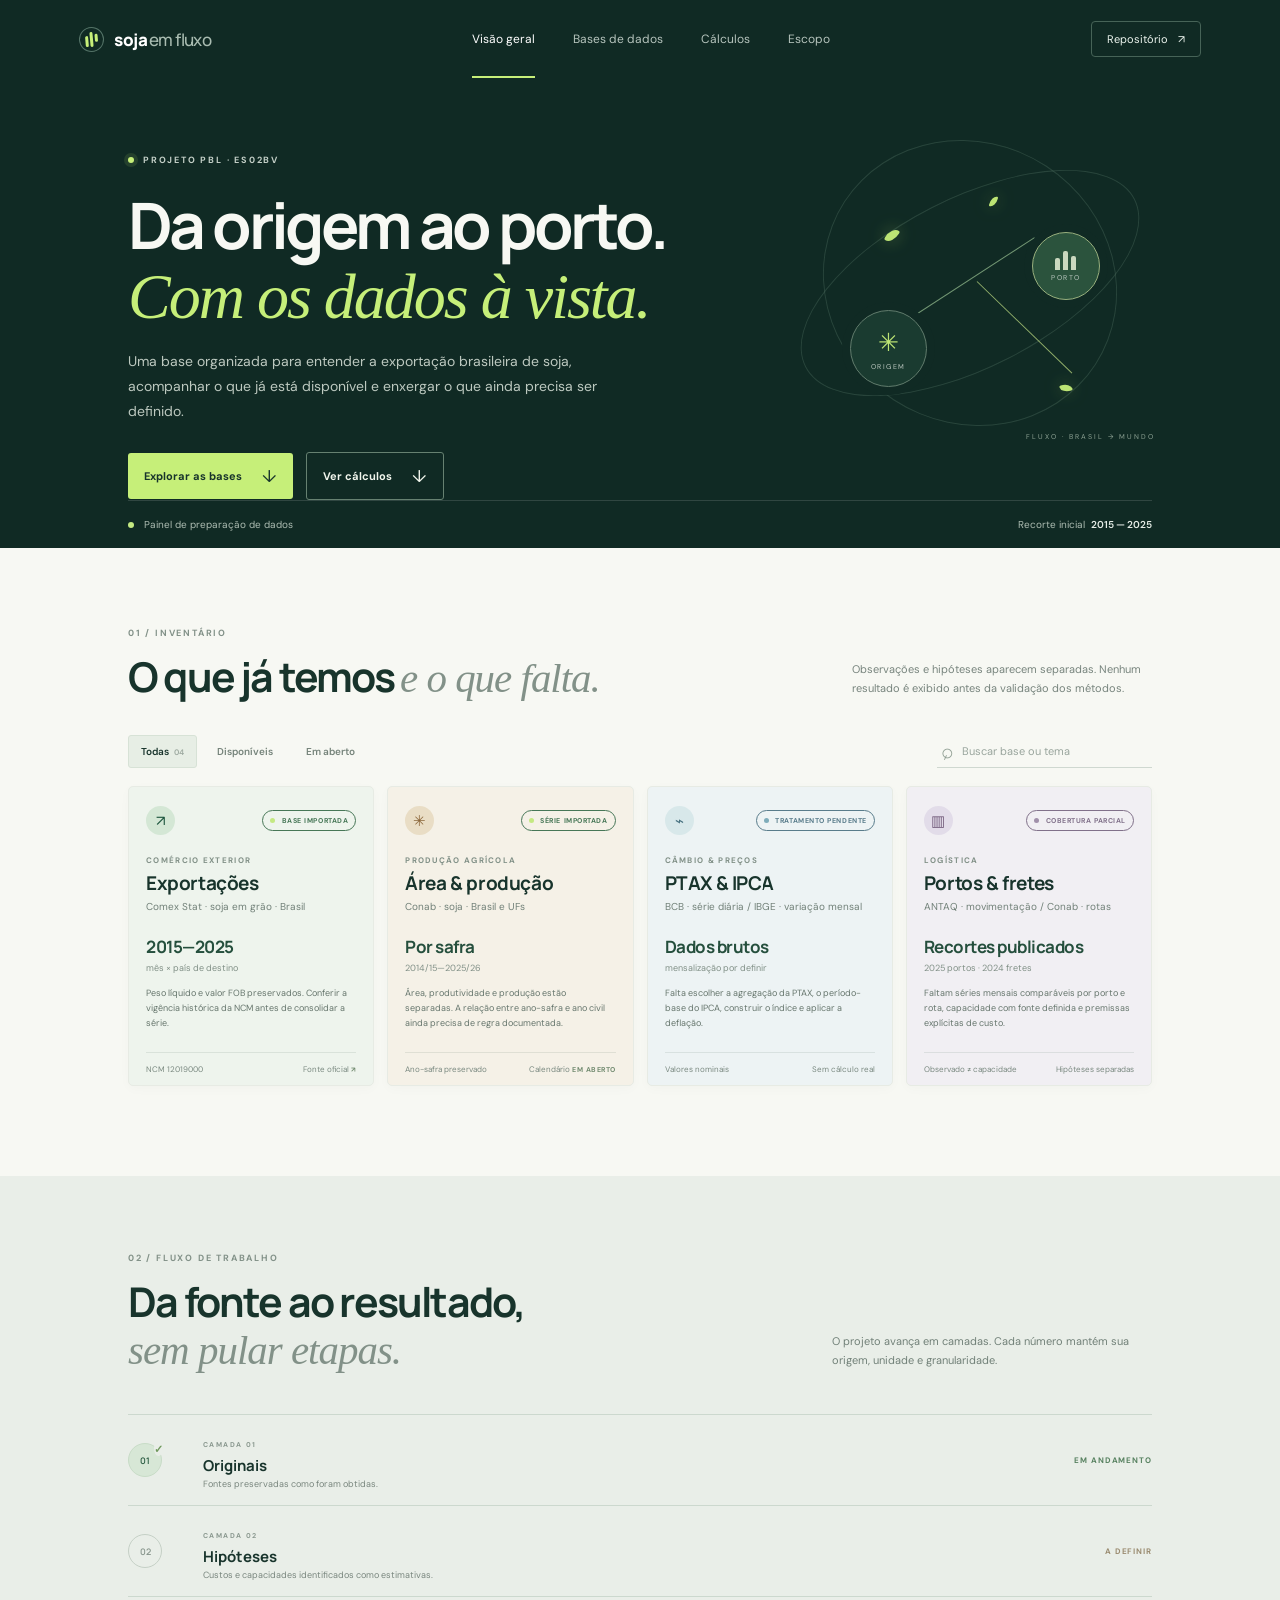
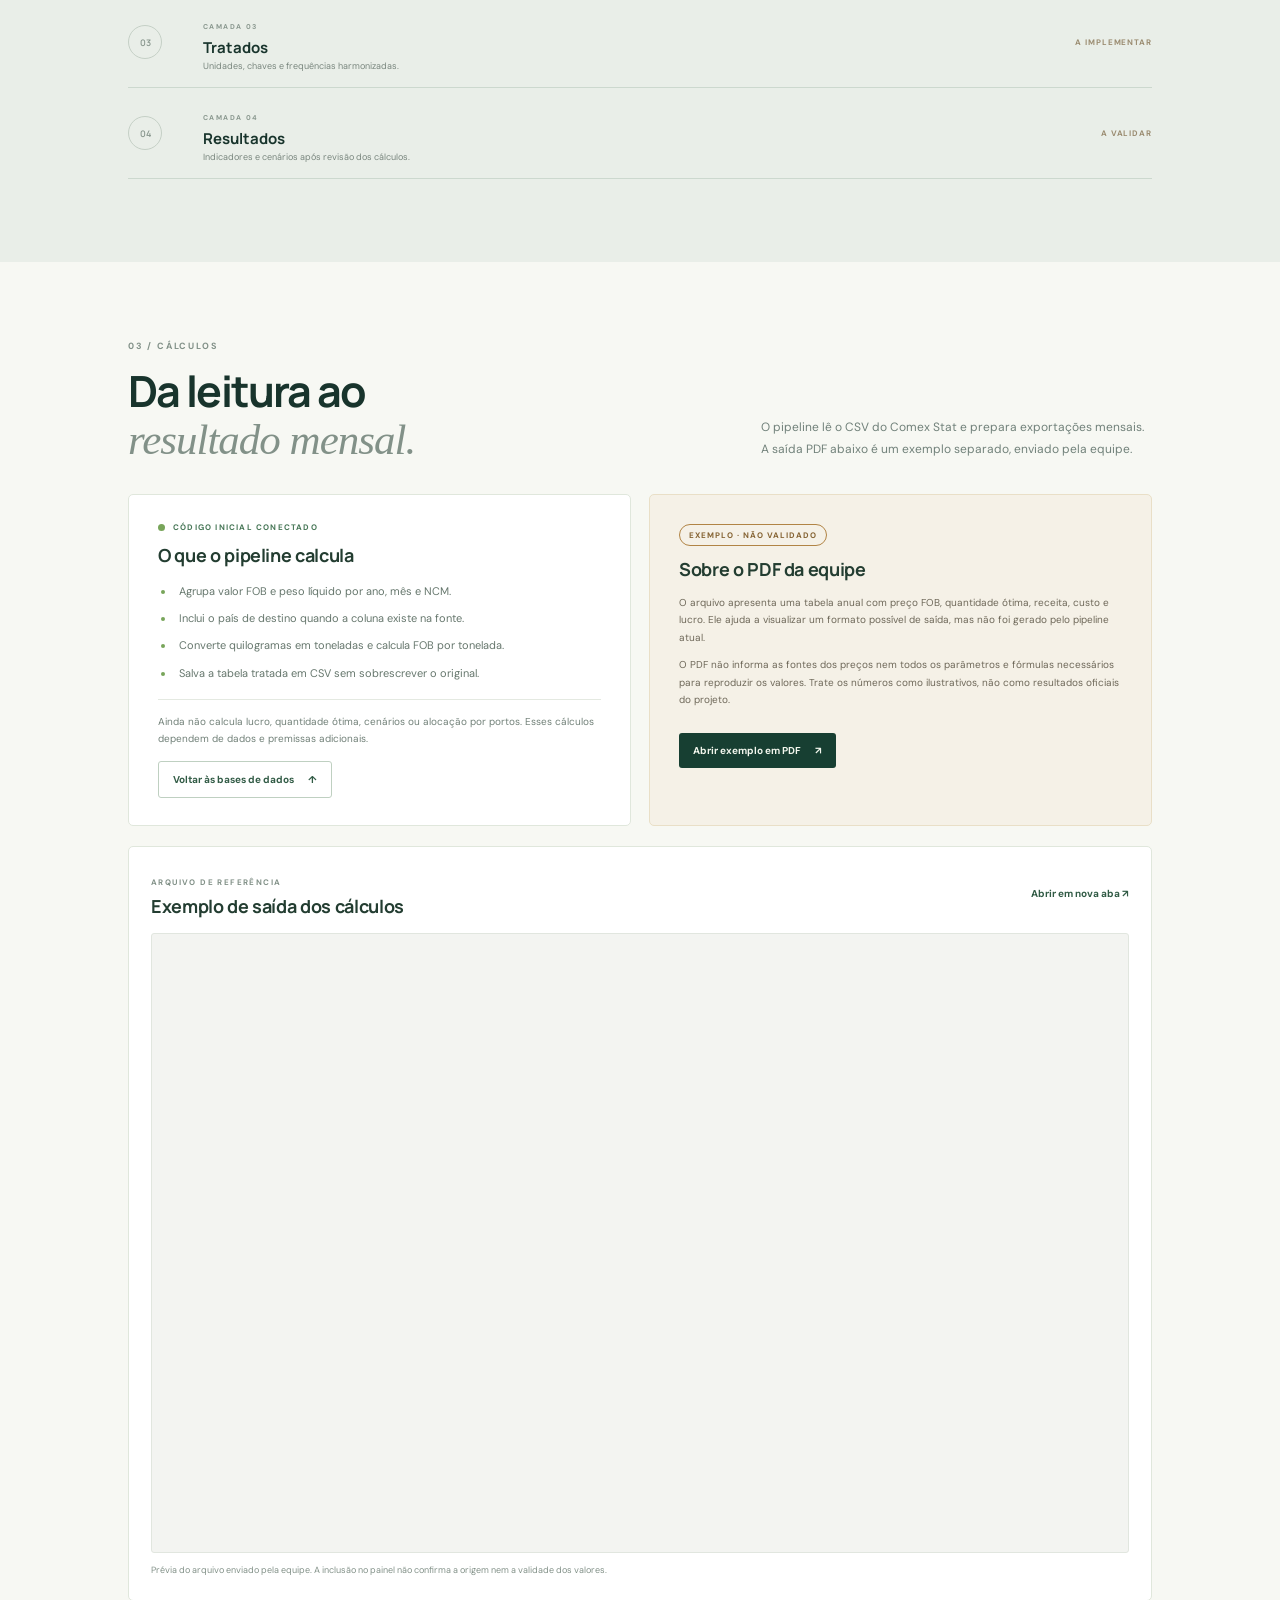
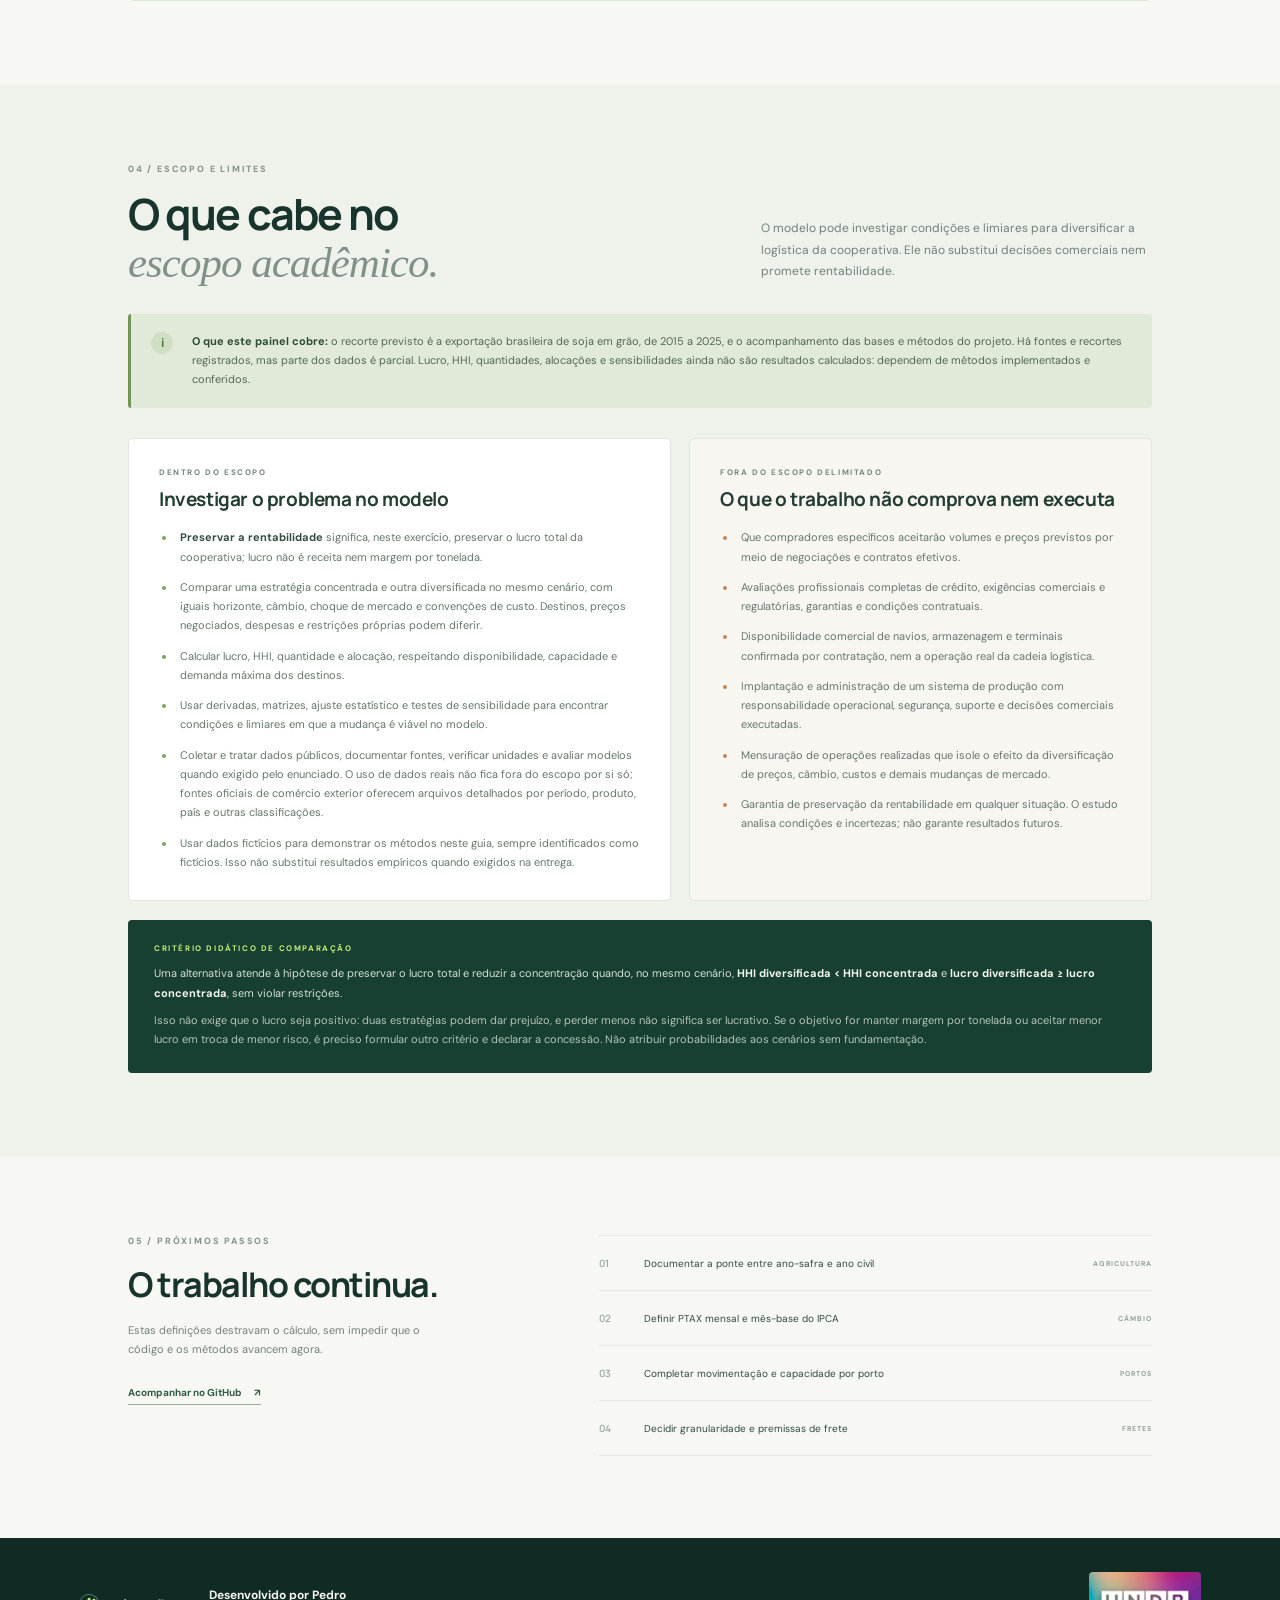
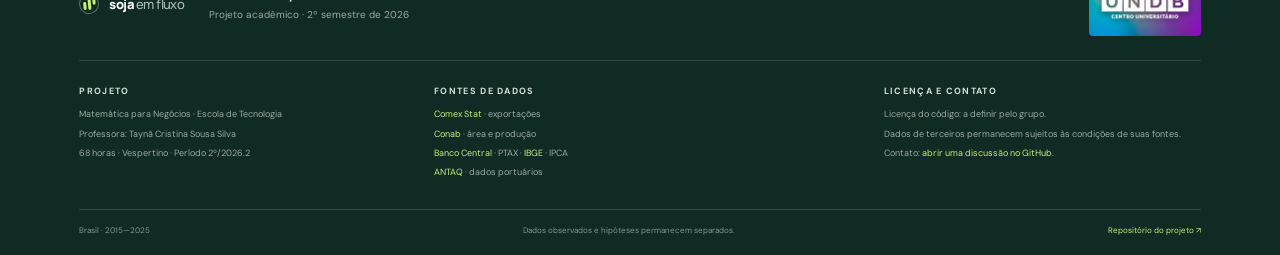
==== frontend/index.html @ 4de1155f "Add pipeline calculation page and example output" ====
<!doctype html>
<html lang="pt-BR">
  <head>
    <meta charset="utf-8" />
    <meta name="viewport" content="width=device-width, initial-scale=1" />
    <meta name="theme-color" content="#102a24" />
    <meta name="description" content="Painel de acompanhamento dos dados e métodos do PBL sobre exportação e logística da soja brasileira." />
    <title>Soja em fluxo | Painel do projeto</title>
    <link rel="preconnect" href="https://fonts.googleapis.com" />
    <link rel="preconnect" href="https://fonts.gstatic.com" crossorigin />
    <link href="https://fonts.googleapis.com/css2?family=DM+Sans:wght@400;500;600;700&family=Manrope:wght@400;500;600;700;800&display=swap" rel="stylesheet" />
    <link rel="stylesheet" href="styles.css" />
    <script src="app.js" defer></script>
  </head>
  <body>
    <header class="topbar">
      <a class="brand" href="#inicio" aria-label="Soja em fluxo, início">
        <span class="brand-mark" aria-hidden="true"><span></span><span></span><span></span></span>
        <span>soja<span class="brand-light">em fluxo</span></span>
      </a>
      <nav class="main-nav" aria-label="Navegação principal">
        <a class="nav-link active" href="#visao-geral">Visão geral</a>
        <a class="nav-link" href="#bases">Bases de dados</a>
        <a class="nav-link" href="#calculos">Cálculos</a>
        <a class="nav-link" href="#escopo">Escopo</a>
      </nav>
      <a class="repo-link" href="https://github.com/pedruck9-crypto/pbl-soja-logistica" target="_blank" rel="noreferrer">
        <span>Repositório</span><span aria-hidden="true">↗</span>
      </a>
    </header>

    <main id="inicio">
      <section class="hero" id="visao-geral">
        <div class="hero-copy">
          <div class="eyebrow"><span class="eyebrow-dot"></span> PROJETO PBL · ES02BV</div>
          <h1>Da origem ao porto.<br /><em>Com os dados à vista.</em></h1>
          <p class="hero-intro">Uma base organizada para entender a exportação brasileira de soja, acompanhar o que já está disponível e enxergar o que ainda precisa ser definido.</p>
          <a class="hero-cta" href="#bases">Explorar as bases <span aria-hidden="true">↓</span></a>
          <a class="hero-cta hero-cta-secondary" href="#calculos">Ver cálculos <span aria-hidden="true">↓</span></a>
        </div>
        <div class="hero-art" aria-label="Ilustração abstrata de fluxo logístico da soja">
          <div class="art-orbit orbit-one"></div><div class="art-orbit orbit-two"></div>
          <div class="art-route route-one"></div><div class="art-route route-two"></div>
          <div class="art-node node-origin"><span class="node-icon">✳</span><span class="node-label">ORIGEM</span></div>
          <div class="art-node node-port"><span class="port-icon"><i></i><i></i><i></i></span><span class="node-label">PORTO</span></div>
          <div class="art-seed seed-a"></div><div class="art-seed seed-b"></div><div class="art-seed seed-c"></div>
          <span class="art-caption">FLUXO · BRASIL → MUNDO</span>
        </div>
        <div class="hero-footer">
          <span><span class="live-dot"></span> Painel de preparação de dados</span>
          <span>Recorte inicial&nbsp; <b>2015 — 2025</b></span>
        </div>
      </section>

      <section class="section-block" id="bases">
        <div class="section-heading">
          <div>
            <div class="eyebrow muted-eyebrow">01 / INVENTÁRIO</div>
            <h2>O que já temos <span class="heading-soft">e o que falta.</span></h2>
          </div>
          <p class="section-note">Observações e hipóteses aparecem separadas. Nenhum resultado é exibido antes da validação dos métodos.</p>
        </div>

        <div class="toolbar">
          <div class="filter-group" role="group" aria-label="Filtrar bases por status">
            <button class="filter-chip selected" data-filter="all" aria-pressed="true">Todas <span>04</span></button>
            <button class="filter-chip" data-filter="available" aria-pressed="false">Disponíveis</button>
            <button class="filter-chip" data-filter="pending" aria-pressed="false">Em aberto</button>
          </div>
          <label class="search-box"><span class="search-icon" aria-hidden="true">⌕</span><span class="sr-only">Buscar base ou tema</span><input id="search-input" type="search" placeholder="Buscar base ou tema" autocomplete="off" /></label>
        </div>

        <div class="data-grid" id="data-grid">
          <article class="data-card card-green" data-status="available" data-search="exportações comex stat comércio exterior ncm destino peso fob">
            <div class="card-topline"><span class="card-icon icon-export" aria-hidden="true">↗</span><span class="status-pill status-ready"><i></i> BASE IMPORTADA</span></div>
            <div class="card-kicker">COMÉRCIO EXTERIOR</div>
            <h3>Exportações</h3>
            <p>Comex Stat · soja em grão · Brasil</p>
            <div class="card-stat"><strong>2015—2025</strong><span>mês × país de destino</span></div>
            <div class="card-detail">Peso líquido e valor FOB preservados. Conferir a vigência histórica da NCM antes de consolidar a série.</div>
            <div class="card-foot"><span>NCM 12019000</span><span>Fonte oficial <b>↗</b></span></div>
          </article>

          <article class="data-card card-sand" data-status="available" data-search="agricultura conab safra área produção produtividade uf">
            <div class="card-topline"><span class="card-icon icon-agro" aria-hidden="true">✳</span><span class="status-pill status-ready"><i></i> SÉRIE IMPORTADA</span></div>
            <div class="card-kicker">PRODUÇÃO AGRÍCOLA</div>
            <h3>Área &amp; produção</h3>
            <p>Conab · soja · Brasil e UFs</p>
            <div class="card-stat"><strong>Por safra</strong><span>2014/15—2025/26</span></div>
            <div class="card-detail">Área, produtividade e produção estão separadas. A relação entre ano-safra e ano civil ainda precisa de regra documentada.</div>
            <div class="card-foot"><span>Ano-safra preservado</span><span>Calendário <b>EM ABERTO</b></span></div>
          </article>

          <article class="data-card card-blue" data-status="pending" data-search="câmbio ptax diária dólar ibge ipca deflator mensal">
            <div class="card-topline"><span class="card-icon icon-macro" aria-hidden="true">⌁</span><span class="status-pill status-pending"><i></i> TRATAMENTO PENDENTE</span></div>
            <div class="card-kicker">CÂMBIO &amp; PREÇOS</div>
            <h3>PTAX &amp; IPCA</h3>
            <p>BCB · série diária / IBGE · variação mensal</p>
            <div class="card-stat"><strong>Dados brutos</strong><span>mensalização por definir</span></div>
            <div class="card-detail">Falta escolher a agregação da PTAX, o período-base do IPCA, construir o índice e aplicar a deflação.</div>
            <div class="card-foot"><span>Valores nominais</span><span>Sem cálculo real</span></div>
          </article>

          <article class="data-card card-lilac" data-status="pending" data-search="portos antaq movimentação capacidade fretes conab rotas logística">
            <div class="card-topline"><span class="card-icon icon-port" aria-hidden="true">▥</span><span class="status-pill status-partial"><i></i> COBERTURA PARCIAL</span></div>
            <div class="card-kicker">LOGÍSTICA</div>
            <h3>Portos &amp; fretes</h3>
            <p>ANTAQ · movimentação / Conab · rotas</p>
            <div class="card-stat"><strong>Recortes publicados</strong><span>2025 portos · 2024 fretes</span></div>
            <div class="card-detail">Faltam séries mensais comparáveis por porto e rota, capacidade com fonte definida e premissas explícitas de custo.</div>
            <div class="card-foot"><span>Observado ≠ capacidade</span><span>Hipóteses separadas</span></div>
          </article>
        </div>
        <div class="empty-state" id="empty-state" hidden>Nenhuma base corresponde à busca. Tente outro termo ou filtro.</div>
      </section>

      <section class="method-section" id="metodo">
        <div class="method-head">
          <div><div class="eyebrow muted-eyebrow">02 / FLUXO DE TRABALHO</div><h2>Da fonte ao resultado,<br /><span class="heading-soft">sem pular etapas.</span></h2></div>
          <p>O projeto avança em camadas. Cada número mantém sua origem, unidade e granularidade.</p>
        </div>
        <div class="pipeline" aria-label="Etapas do fluxo de dados">
          <div class="pipeline-step step-done"><div class="step-marker">01<span>✓</span></div><div class="step-content"><span>CAMADA 01</span><h3>Originais</h3><p>Fontes preservadas como foram obtidas.</p></div><span class="step-state">EM ANDAMENTO</span></div>
          <div class="pipeline-step"><div class="step-marker">02</div><div class="step-content"><span>CAMADA 02</span><h3>Hipóteses</h3><p>Custos e capacidades identificados como estimativas.</p></div><span class="step-state state-open">A DEFINIR</span></div>
          <div class="pipeline-step"><div class="step-marker">03</div><div class="step-content"><span>CAMADA 03</span><h3>Tratados</h3><p>Unidades, chaves e frequências harmonizadas.</p></div><span class="step-state state-open">A IMPLEMENTAR</span></div>
          <div class="pipeline-step"><div class="step-marker">04</div><div class="step-content"><span>CAMADA 04</span><h3>Resultados</h3><p>Indicadores e cenários após revisão dos cálculos.</p></div><span class="step-state state-open">A VALIDAR</span></div>
        </div>
      </section>

      <section class="calculation-section" id="calculos">
        <div class="calculation-heading">
          <div>
            <div class="eyebrow muted-eyebrow">03 / CÁLCULOS</div>
            <h2>Da leitura ao<br /><span class="heading-soft">resultado mensal.</span></h2>
          </div>
          <p>O pipeline lê o CSV do Comex Stat e prepara exportações mensais. A saída PDF abaixo é um exemplo separado, enviado pela equipe.</p>
        </div>

        <div class="calculation-grid">
          <article class="calculation-card calculation-current">
            <div class="calc-status"><span></span> CÓDIGO INICIAL CONECTADO</div>
            <h3>O que o pipeline calcula</h3>
            <ul>
              <li>Agrupa valor FOB e peso líquido por ano, mês e NCM.</li>
              <li>Inclui o país de destino quando a coluna existe na fonte.</li>
              <li>Converte quilogramas em toneladas e calcula FOB por tonelada.</li>
              <li>Salva a tabela tratada em CSV sem sobrescrever o original.</li>
            </ul>
            <p class="calc-footnote">Ainda não calcula lucro, quantidade ótima, cenários ou alocação por portos. Esses cálculos dependem de dados e premissas adicionais.</p>
            <a class="calc-button calc-button-secondary" href="#bases">Voltar às bases de dados <span aria-hidden="true">↑</span></a>
          </article>

          <aside class="calculation-card calculation-warning">
            <div class="example-badge">EXEMPLO · NÃO VALIDADO</div>
            <h3>Sobre o PDF da equipe</h3>
            <p>O arquivo apresenta uma tabela anual com preço FOB, quantidade ótima, receita, custo e lucro. Ele ajuda a visualizar um formato possível de saída, mas não foi gerado pelo pipeline atual.</p>
            <p>O PDF não informa as fontes dos preços nem todos os parâmetros e fórmulas necessários para reproduzir os valores. Trate os números como ilustrativos, não como resultados oficiais do projeto.</p>
            <a class="calc-button" href="assets/resultado-calculo.pdf" target="_blank" rel="noreferrer">Abrir exemplo em PDF <span aria-hidden="true">↗</span></a>
          </aside>
        </div>

        <div class="pdf-preview-card">
          <div class="pdf-preview-heading">
            <div><span class="pdf-label">ARQUIVO DE REFERÊNCIA</span><h3>Exemplo de saída dos cálculos</h3></div>
            <a href="assets/resultado-calculo.pdf" target="_blank" rel="noreferrer">Abrir em nova aba ↗</a>
          </div>
          <iframe src="assets/resultado-calculo.pdf" title="Prévia do PDF de exemplo de saída dos cálculos" loading="lazy"></iframe>
          <p>Prévia do arquivo enviado pela equipe. A inclusão no painel não confirma a origem nem a validade dos valores.</p>
        </div>
      </section>

      <section class="scope-section" id="escopo">
        <div class="scope-heading">
          <div><div class="eyebrow muted-eyebrow">04 / ESCOPO E LIMITES</div><h2>O que cabe no<br /><span class="heading-soft">escopo acadêmico.</span></h2></div>
          <p>O modelo pode investigar condições e limiares para diversificar a logística da cooperativa. Ele não substitui decisões comerciais nem promete rentabilidade.</p>
        </div>

        <aside class="scope-status" aria-label="Cobertura e situação do painel">
          <span class="scope-status-mark" aria-hidden="true">i</span>
          <p><strong>O que este painel cobre:</strong> o recorte previsto é a exportação brasileira de soja em grão, de 2015 a 2025, e o acompanhamento das bases e métodos do projeto. Há fontes e recortes registrados, mas parte dos dados é parcial. Lucro, HHI, quantidades, alocações e sensibilidades ainda não são resultados calculados: dependem de métodos implementados e conferidos.</p>
        </aside>

        <div class="scope-columns">
          <article class="scope-card scope-in">
            <div class="scope-card-kicker">DENTRO DO ESCOPO</div>
            <h3>Investigar o problema no modelo</h3>
            <ul>
              <li><strong>Preservar a rentabilidade</strong> significa, neste exercício, preservar o lucro total da cooperativa; lucro não é receita nem margem por tonelada.</li>
              <li>Comparar uma estratégia concentrada e outra diversificada no mesmo cenário, com iguais horizonte, câmbio, choque de mercado e convenções de custo. Destinos, preços negociados, despesas e restrições próprias podem diferir.</li>
              <li>Calcular lucro, HHI, quantidade e alocação, respeitando disponibilidade, capacidade e demanda máxima dos destinos.</li>
              <li>Usar derivadas, matrizes, ajuste estatístico e testes de sensibilidade para encontrar condições e limiares em que a mudança é viável no modelo.</li>
              <li>Coletar e tratar dados públicos, documentar fontes, verificar unidades e avaliar modelos quando exigido pelo enunciado. O uso de dados reais não fica fora do escopo por si só; fontes oficiais de comércio exterior oferecem arquivos detalhados por período, produto, país e outras classificações.</li>
              <li>Usar dados fictícios para demonstrar os métodos neste guia, sempre identificados como fictícios. Isso não substitui resultados empíricos quando exigidos na entrega.</li>
            </ul>
          </article>

          <article class="scope-card scope-out">
            <div class="scope-card-kicker">FORA DO ESCOPO DELIMITADO</div>
            <h3>O que o trabalho não comprova nem executa</h3>
            <ul>
              <li>Que compradores específicos aceitarão volumes e preços previstos por meio de negociações e contratos efetivos.</li>
              <li>Avaliações profissionais completas de crédito, exigências comerciais e regulatórias, garantias e condições contratuais.</li>
              <li>Disponibilidade comercial de navios, armazenagem e terminais confirmada por contratação, nem a operação real da cadeia logística.</li>
              <li>Implantação e administração de um sistema de produção com responsabilidade operacional, segurança, suporte e decisões comerciais executadas.</li>
              <li>Mensuração de operações realizadas que isole o efeito da diversificação de preços, câmbio, custos e demais mudanças de mercado.</li>
              <li>Garantia de preservação da rentabilidade em qualquer situação. O estudo analisa condições e incertezas; não garante resultados futuros.</li>
            </ul>
          </article>
        </div>

        <aside class="scope-criterion">
          <div class="scope-card-kicker">CRITÉRIO DIDÁTICO DE COMPARAÇÃO</div>
          <p>Uma alternativa atende à hipótese de preservar o lucro total e reduzir a concentração quando, no mesmo cenário, <strong>HHI diversificada &lt; HHI concentrada</strong> e <strong>lucro diversificada ≥ lucro concentrada</strong>, sem violar restrições.</p>
          <p>Isso não exige que o lucro seja positivo: duas estratégias podem dar prejuízo, e perder menos não significa ser lucrativo. Se o objetivo for manter margem por tonelada ou aceitar menor lucro em troca de menor risco, é preciso formular outro critério e declarar a concessão. Não atribuir probabilidades aos cenários sem fundamentação.</p>
        </aside>
      </section>

      <section class="next-section" id="proximos-passos">
        <div class="next-label"><div class="eyebrow muted-eyebrow">05 / PRÓXIMOS PASSOS</div><h2>O trabalho continua.</h2><p>Estas definições destravam o cálculo, sem impedir que o código e os métodos avancem agora.</p><a href="https://github.com/pedruck9-crypto/pbl-soja-logistica" target="_blank" rel="noreferrer">Acompanhar no GitHub <span aria-hidden="true">↗</span></a></div>
        <div class="next-list">
          <div><span>01</span><p>Documentar a ponte entre ano-safra e ano civil</p><b>AGRICULTURA</b></div>
          <div><span>02</span><p>Definir PTAX mensal e mês-base do IPCA</p><b>CÂMBIO</b></div>
          <div><span>03</span><p>Completar movimentação e capacidade por porto</p><b>PORTOS</b></div>
          <div><span>04</span><p>Decidir granularidade e premissas de frete</p><b>FRETES</b></div>
        </div>
      </section>
    </main>

    <footer class="site-footer" id="creditos">
      <div class="footer-main">
        <a class="brand footer-brand" href="#inicio"><span class="brand-mark" aria-hidden="true"><span></span><span></span><span></span></span><span>soja<span class="brand-light">em fluxo</span></span></a>
        <div class="footer-signature"><strong>Desenvolvido por Pedro</strong><span>Projeto acadêmico · 2º semestre de 2026</span></div>
        <a class="institution-logo" href="https://www.undb.edu.br/" target="_blank" rel="noreferrer" aria-label="UNDB Centro Universitário"><img src="assets/undb-logo.png" alt="UNDB Centro Universitário" /></a>
      </div>
      <div class="footer-details">
        <section class="footer-detail"><h2>Projeto</h2><p>Matemática para Negócios · Escola de Tecnologia</p><p>Professora: Taynã Cristina Sousa Silva</p><p>68 horas · Vespertino · Período 2º/2026.2</p></section>
        <section class="footer-detail"><h2>Fontes de dados</h2><p><a href="https://comexstat.mdic.gov.br/pt/home" target="_blank" rel="noreferrer">Comex Stat</a> · exportações</p><p><a href="https://www.conab.gov.br/info-agro/safras" target="_blank" rel="noreferrer">Conab</a> · área e produção</p><p><a href="https://www.bcb.gov.br/estabilidadefinanceira/historicocotacoes" target="_blank" rel="noreferrer">Banco Central</a> · PTAX · <a href="https://www.ibge.gov.br/estatisticas/economicas/precos-e-custos/9256-indice-nacional-de-precos-ao-consumidor-amplo.html" target="_blank" rel="noreferrer">IBGE</a> · IPCA</p><p><a href="https://www.gov.br/antaq/pt-br/assuntos/instalacoes-portuarias" target="_blank" rel="noreferrer">ANTAQ</a> · dados portuários</p></section>
        <section class="footer-detail"><h2>Licença e contato</h2><p>Licença do código: a definir pelo grupo.</p><p>Dados de terceiros permanecem sujeitos às condições de suas fontes.</p><p>Contato: <a href="https://github.com/pedruck9-crypto/pbl-soja-logistica/issues" target="_blank" rel="noreferrer">abrir uma discussão no GitHub</a>.</p></section>
      </div>
      <div class="footer-bottom"><span>Brasil · 2015—2025</span><span>Dados observados e hipóteses permanecem separados.</span><a href="https://github.com/pedruck9-crypto/pbl-soja-logistica" target="_blank" rel="noreferrer">Repositório do projeto ↗</a></div>
    </footer>
  </body>
</html>
---- frontend/styles.css ----
:root{--ink:#18342c;--muted:#71817a;--green:#173f32;--green-2:#2d644f;--lime:#c6ef79;--paper:#f7f8f3;--line:#e4e9e1;--white:#fff;--orange:#c88049;--serif:Georgia,"Times New Roman",serif;--sans:"DM Sans",Arial,sans-serif;--display:Manrope,"DM Sans",Arial,sans-serif}*{box-sizing:border-box}html{scroll-behavior:smooth}body{margin:0;background:var(--paper);color:var(--ink);font-family:var(--sans);-webkit-font-smoothing:antialiased}.topbar{height:78px;padding:0 6.2vw;display:flex;align-items:center;justify-content:space-between;background:#102a24;color:#fff}.brand{display:flex;align-items:center;gap:10px;color:#fff;text-decoration:none;font:800 17px var(--display);letter-spacing:-.6px}.brand-light{font-weight:500;color:#a9bcb1;margin-left:2px}.brand-mark{width:25px;height:25px;border:1px solid #557468;border-radius:50%;display:flex;align-items:center;justify-content:center;gap:2px;transform:rotate(-25deg)}.brand-mark span{height:11px;width:3px;background:var(--lime);border-radius:3px;transform:rotate(20deg)}.brand-mark span:nth-child(2){height:15px}.brand-mark span:nth-child(3){height:8px}.main-nav{display:flex;height:100%;align-items:center;gap:38px}.nav-link{height:100%;display:flex;align-items:center;color:#b6c4bd;font-size:12px;text-decoration:none;position:relative;transition:color .2s}.nav-link:hover,.nav-link.active{color:#fff}.nav-link.active:after{content:"";height:2px;position:absolute;bottom:0;left:0;right:0;background:var(--lime)}.repo-link{display:flex;align-items:center;gap:10px;padding:10px 15px;border:1px solid #466357;border-radius:4px;color:#edf5ef;text-decoration:none;font-size:11px;transition:.2s}.repo-link:hover{background:#204438;border-color:#839c8d}.hero{min-height:470px;background:#102a24;color:#fff;position:relative;padding:76px 10vw 0;overflow:hidden;display:flex;align-items:flex-start}.hero-copy{position:relative;z-index:2;max-width:590px}.eyebrow{display:flex;align-items:center;gap:9px;color:#c4d0c8;font-size:9px;font-weight:700;letter-spacing:1.8px}.eyebrow-dot{width:6px;height:6px;border-radius:50%;background:var(--lime);box-shadow:0 0 0 4px #c6ef791c}.hero h1{font:700 clamp(42px,5vw,67px)/1.08 var(--display);letter-spacing:-3.6px;margin:24px 0 18px;color:#f7f8f3}.hero h1 em{font:italic 500 1em/1.06 var(--serif);letter-spacing:-2px;color:var(--lime)}.hero-intro{max-width:480px;color:#bdc9c0;font-size:14px;line-height:1.8;margin:0}.hero-cta{display:inline-flex;align-items:center;gap:20px;margin-top:27px;padding:12px 16px;border-radius:3px;background:var(--lime);color:#18342c;text-decoration:none;font-size:11px;font-weight:700;transition:transform .2s,background .2s}.hero-cta:hover{transform:translateY(-2px);background:#d4f79a}.hero-cta span{font-size:17px;font-weight:400}.hero-art{position:absolute;right:9%;top:35px;width:390px;height:355px;opacity:.95}.art-orbit{position:absolute;left:50%;top:48%;border:1px solid #51726365;border-radius:50%;transform:translate(-50%,-50%) rotate(-27deg)}.orbit-one{width:370px;height:170px}.orbit-two{width:300px;height:280px;transform:translate(-50%,-50%) rotate(33deg)}.art-route{position:absolute;background:#91ba8d;height:1px;transform-origin:left center;opacity:.8}.route-one{left:101px;top:227px;width:189px;transform:rotate(-33deg)}.route-two{left:202px;top:168px;width:132px;transform:rotate(44deg);background:#bbd981}.art-node{position:absolute;width:77px;height:77px;border-radius:50%;background:#1b3c31;border:1px solid #668171;display:flex;flex-direction:column;align-items:center;justify-content:center;gap:3px;z-index:1;box-shadow:0 0 0 8px #102a24}.node-origin{left:75px;top:197px}.node-port{right:65px;top:119px;width:68px;height:68px;background:#2d563f;border-color:#a0b783}.node-icon{font-size:25px;color:var(--lime)}.node-label{font-size:7px;letter-spacing:1.5px;color:#c4d0c8}.port-icon{height:20px;display:flex;gap:3px;align-items:flex-end}.port-icon i{display:block;width:5px;background:#d4e2c8;border-radius:2px 2px 0 0}.port-icon i:nth-child(1){height:12px}.port-icon i:nth-child(2){height:19px}.port-icon i:nth-child(3){height:14px}.art-seed{position:absolute;width:10px;height:15px;border-radius:90% 15% 90% 15%;background:var(--lime);transform:rotate(32deg);box-shadow:0 0 18px #c6ef7970}.seed-a{top:115px;left:112px}.seed-b{top:269px;right:95px;transform:rotate(72deg);width:8px;height:12px}.seed-c{top:83px;right:168px;transform:rotate(15deg);width:7px;height:11px}.art-caption{position:absolute;right:10px;bottom:27px;color:#94a99b;font-size:7px;letter-spacing:2px}.hero-footer{position:absolute;bottom:0;left:10vw;right:10vw;display:flex;justify-content:space-between;align-items:center;padding:17px 0;border-top:1px solid #ffffff22;color:#aebdb3;font-size:10px}.hero-footer b{font-weight:600;color:#e6ede7}.live-dot,.status-pill i{display:inline-block;width:6px;height:6px;background:#c4e982;border-radius:50%;margin-right:7px}.section-block{padding:79px 10vw 90px}.section-heading,.method-head{display:flex;align-items:flex-end;justify-content:space-between;gap:40px}.muted-eyebrow{color:#829188}.section-heading h2,.method-head h2{font:700 clamp(30px,3.2vw,42px)/1.15 var(--display);letter-spacing:-1.8px;margin:14px 0 0}.heading-soft{font:500 1em var(--serif);font-style:italic;color:#829188;letter-spacing:-1px}.section-note{max-width:300px;margin:0 0 4px;color:#77847d;font-size:11px;line-height:1.75}.toolbar{margin:33px 0 18px;display:flex;justify-content:space-between;align-items:center;gap:15px}.filter-group{display:flex;gap:7px}.filter-chip{border:1px solid transparent;border-radius:3px;background:transparent;padding:9px 12px;color:#75837a;font:600 10px var(--sans);cursor:pointer;transition:.2s}.filter-chip:hover{border-color:#bdc9be;color:var(--ink)}.filter-chip.selected{color:#18342c;background:#e7eee5;border-color:#d7e2d6}.filter-chip span{font-size:8px;color:#9eaaa1;margin-left:3px}.search-box{display:flex;align-items:center;gap:7px;width:215px;border-bottom:1px solid #cfd8d0;padding:8px 3px}.search-icon{font-size:21px;color:#8e9d91;line-height:10px;transform:rotate(-20deg)}.search-box input{border:0;background:transparent;outline:none;color:var(--ink);font:11px var(--sans);width:100%}.search-box input::placeholder{color:#99a59d}.data-grid{display:grid;grid-template-columns:repeat(4,minmax(0,1fr));gap:13px}.data-card{min-height:300px;padding:19px 17px 0;border:1px solid #e7ebe4;border-radius:5px;display:flex;flex-direction:column;box-shadow:0 3px 12px #223b2406;transition:transform .2s,box-shadow .2s}.data-card:hover{transform:translateY(-3px);box-shadow:0 12px 25px #223b2410}.card-green{background:#eef4ed}.card-sand{background:#f5f1e7}.card-blue{background:#edf3f4}.card-lilac{background:#f1eff3}.card-topline{display:flex;align-items:center;justify-content:space-between;margin-bottom:20px}.card-icon{width:29px;height:29px;border-radius:50%;display:grid;place-items:center;font-size:15px}.icon-export{color:#1d563e;background:#d4e7d5}.icon-agro{color:#8a6538;background:#e9ddc5}.icon-macro{color:#477180;background:#d8e8ea}.icon-port{color:#725b7b;background:#e2dce9}.status-pill{white-space:nowrap;border:1px solid currentColor;border-radius:20px;padding:5px 7px;font-size:7px;font-weight:700;letter-spacing:.55px}.status-pill i{width:5px;height:5px;margin-right:4px}.status-ready{color:#477757}.status-pending{color:#597c8b}.status-pending i{background:#7eacba}.status-partial{color:#81718a}.status-partial i{background:#a190aa}.card-kicker{color:#819087;font-size:8px;font-weight:700;letter-spacing:1.3px}.data-card h3{font:700 19px var(--display);letter-spacing:-.4px;margin:5px 0 4px}.data-card>p{font-size:10px;color:#718078;margin:0}.card-stat{display:flex;flex-direction:column;gap:4px;margin:22px 0 12px}.card-stat strong{font:700 17px var(--display);letter-spacing:-.5px;color:#254f3d}.card-stat span{font-size:9px;color:#819087}.card-detail{min-height:52px;color:#66766d;font-size:9px;line-height:1.65}.card-foot{margin-top:auto;border-top:1px solid #1c3f2c19;padding:11px 0;display:flex;justify-content:space-between;gap:7px;color:#7a8980;font-size:8px}.card-foot b{font-size:7px;letter-spacing:.5px;color:#728b70}.empty-state{padding:30px;text-align:center;color:#78857c;font-size:12px;border:1px dashed #cbd6ce;border-radius:5px}.method-section{background:#e9eee8;padding:76px 10vw 83px}.method-head p{max-width:320px;color:#718078;font-size:11px;line-height:1.8;margin:0 0 3px}.pipeline{margin-top:40px;border-top:1px solid #ccd8ce}.pipeline-step{min-height:91px;display:grid;grid-template-columns:65px 1fr auto;align-items:center;gap:10px;border-bottom:1px solid #ccd8ce}.step-marker{width:34px;height:34px;border:1px solid #c5d0c6;border-radius:50%;display:flex;align-items:center;justify-content:center;position:relative;color:#86948b;font:600 9px var(--display)}.step-done .step-marker{background:#d7e7d6;border-color:#c8dcc7;color:#285a40}.step-marker span{position:absolute;right:-2px;top:-3px;color:#6f985c;background:#e9eee8;border-radius:50%;font-size:11px}.step-content>span{color:#89978e;font-size:7px;letter-spacing:1.4px;font-weight:700}.step-content h3{font:700 15px var(--display);margin:3px 0 2px}.step-content p{color:#79867e;font-size:9px;margin:0}.step-state{color:#578160;font-size:8px;letter-spacing:.9px;font-weight:700}.state-open{color:#9a8b70}.next-section{padding:78px 10vw 82px;background:#f7f8f3;display:grid;grid-template-columns:.8fr 1.2fr;gap:8vw}.next-label h2{font:700 34px var(--display);letter-spacing:-1.5px;margin:14px 0}.next-label>p{font-size:11px;color:#748179;line-height:1.75;max-width:330px}.next-label>a{display:inline-flex;gap:12px;margin-top:15px;color:#315b45;text-decoration:none;font-size:10px;font-weight:700;border-bottom:1px solid #9bae9c;padding-bottom:5px}.next-list{border-top:1px solid var(--line)}.next-list>div{display:grid;grid-template-columns:35px 1fr auto;align-items:center;gap:10px;min-height:55px;border-bottom:1px solid var(--line)}.next-list span{color:#9cab9f;font:600 10px var(--display)}.next-list p{color:#314b3d;font-size:10px;margin:0}.next-list b{color:#92a098;font-size:7px;letter-spacing:1px}.footer{min-height:73px;background:#102a24;display:flex;justify-content:space-between;align-items:center;padding:0 6.2vw;color:#8ea397;font-size:8px}.footer-brand{font-size:13px}.footer-brand .brand-mark{width:20px;height:20px}.footer-brand .brand-mark span{height:8px}.footer-brand .brand-mark span:nth-child(2){height:12px}.footer-brand .brand-mark span:nth-child(3){height:6px}.sr-only{position:absolute;width:1px;height:1px;padding:0;margin:-1px;overflow:hidden;clip:rect(0,0,0,0);white-space:nowrap;border:0}[hidden]{display:none!important}
@media(max-width:1000px){.hero{padding-left:7vw;padding-right:7vw}.hero-art{right:1%;transform:scale(.84);transform-origin:center right}.hero-footer{left:7vw;right:7vw}.section-block,.method-section,.next-section{padding-left:7vw;padding-right:7vw}.data-grid{grid-template-columns:repeat(2,minmax(0,1fr))}.data-card{min-height:280px}.main-nav{gap:22px}}@media(max-width:680px){.topbar{height:65px;padding:0 5vw}.main-nav{display:none}.repo-link{font-size:10px;padding:8px 10px}.hero{min-height:610px;padding:55px 7vw 0}.hero h1{font-size:44px;letter-spacing:-2px}.hero-intro{font-size:12px;max-width:390px}.hero-art{top:250px;right:50%;transform:translateX(50%) scale(.78);transform-origin:center top}.hero-footer{left:7vw;right:7vw;font-size:8px;gap:10px}.section-block{padding:59px 6vw 65px}.section-heading,.method-head{display:block}.section-heading h2,.method-head h2{font-size:32px}.section-note,.method-head p{margin-top:13px}.toolbar{align-items:flex-start;flex-direction:column;margin-top:25px}.filter-group{width:100%;gap:2px}.filter-chip{padding:8px 9px}.search-box{width:100%}.data-grid{grid-template-columns:1fr}.data-card{min-height:260px;padding:18px 17px 0}.card-detail{min-height:auto;margin-bottom:12px}.method-section{padding:60px 6vw}.pipeline{margin-top:27px}.pipeline-step{grid-template-columns:44px 1fr auto;min-height:84px}.step-state{font-size:7px}.step-content p{max-width:220px;line-height:1.5}.next-section{display:block;padding:60px 6vw}.next-list{margin-top:28px}.next-list>div{grid-template-columns:27px 1fr;gap:9px;padding:9px 0}.next-list b{grid-column:2;grid-row:2}.footer{padding:17px 6vw;display:grid;grid-template-columns:1fr auto;gap:12px}.footer>span:last-child{grid-column:1/-1}.footer-brand{grid-column:1}.footer>span:nth-child(2){text-align:right}}

.site-footer{background:#102a24;color:#b4c4ba;padding:34px 6.2vw 20px}.footer-main{display:flex;align-items:center;gap:25px;padding-bottom:24px;border-bottom:1px solid #ffffff20}.footer-signature{display:flex;flex-direction:column;gap:5px;font-size:10px}.footer-signature strong{color:#f2f6f1;font-size:12px}.footer-signature span{color:#9aada1}.institution-logo{margin-left:auto;display:block;width:112px;height:64px;overflow:hidden;border-radius:4px}.institution-logo img{width:100%;height:100%;object-fit:cover}.footer-details{display:grid;grid-template-columns:1fr 1.3fr 1fr;gap:38px;padding:24px 0}.footer-detail h2{margin:0 0 10px;color:#d2e0d5;font-size:9px;letter-spacing:1.3px;text-transform:uppercase}.footer-detail p{margin:5px 0;color:#99aca0;font-size:9px;line-height:1.6}.footer-detail a,.footer-bottom a{color:#c6ef79;text-decoration:none}.footer-detail a:hover,.footer-bottom a:hover{text-decoration:underline}.footer-bottom{display:flex;align-items:center;justify-content:space-between;gap:14px;padding-top:15px;border-top:1px solid #ffffff20;color:#83998b;font-size:8px}
@media(max-width:680px){.site-footer{padding:26px 6vw 18px}.footer-main{gap:14px;flex-wrap:wrap}.footer-signature{flex:1;min-width:170px}.institution-logo{width:82px;height:48px}.footer-details{grid-template-columns:1fr;gap:20px;padding:22px 0}.footer-bottom{align-items:flex-start;flex-direction:column;gap:8px}}
.scope-section{padding:78px 10vw 84px;background:#eef2ea}.scope-heading{display:grid;grid-template-columns:1fr .72fr;align-items:end;gap:7vw}.scope-heading h2{margin:15px 0 0;color:var(--ink);font:700 clamp(30px,3.5vw,43px)/1.1 var(--display);letter-spacing:-1.9px}.scope-heading>p{margin:0 0 4px;color:#71817a;font-size:12px;line-height:1.8}.scope-columns{display:grid;grid-template-columns:1.08fr .92fr;gap:18px;margin-top:30px}.scope-card{padding:28px 30px;background:#fff;border:1px solid #e0e7dc;border-radius:5px}.scope-card-kicker{color:#75877a;font-size:8px;font-weight:700;letter-spacing:1.6px}.scope-card h3{margin:10px 0 17px;color:#233d31;font:700 19px/1.3 var(--display);letter-spacing:-.4px}.scope-card ul{margin:0;padding-left:17px;color:#66776d;font-size:11px;line-height:1.75}.scope-card li{padding-left:4px;margin:0 0 11px}.scope-card li:last-child{margin-bottom:0}.scope-card li::marker{color:#78a55a}.scope-card strong{color:#334d3f}.scope-out{background:#f7f6f0}.scope-out li::marker{color:#bd895b}.scope-status{display:grid;grid-template-columns:28px 1fr;gap:13px;align-items:start;margin-top:27px;padding:18px 20px;background:#e1ead8;border-left:3px solid #739653;border-radius:3px}.scope-status-mark{display:grid;width:22px;height:22px;place-items:center;border-radius:50%;background:#d0dfc4;color:#476d35;font:700 12px var(--display)}.scope-status p{margin:0;color:#536850;font-size:11px;line-height:1.75}.scope-status strong{color:#2d4a32}.scope-criterion{margin-top:19px;padding:23px 26px;background:#173f32;border-radius:4px;color:#d5e1d8}.scope-criterion .scope-card-kicker{color:#c6ef79}.scope-criterion p{margin:11px 0 0;font-size:11px;line-height:1.8}.scope-criterion p+p{margin-top:7px;color:#b4c5ba}.scope-criterion strong{color:#f2f6ed}
@media(max-width:850px){.scope-section{padding-left:7vw;padding-right:7vw}.scope-heading{grid-template-columns:1fr;gap:15px}.scope-columns{grid-template-columns:1fr}}
@media(max-width:680px){.scope-section{padding:60px 6vw 65px}.scope-heading h2{font-size:32px}.scope-heading>p{font-size:11px}.scope-card{padding:22px 20px}.scope-card ul,.scope-status p,.scope-criterion p{font-size:10px}.scope-status{padding:15px;grid-template-columns:23px 1fr;gap:9px}.scope-criterion{padding:20px}}
.calculation-section{padding:78px 10vw 84px;background:#f7f8f3}.calculation-heading{display:grid;grid-template-columns:1fr .72fr;align-items:end;gap:7vw}.calculation-heading h2{margin:15px 0 0;color:var(--ink);font:700 clamp(30px,3.5vw,43px)/1.1 var(--display);letter-spacing:-1.9px}.calculation-heading>p{margin:0 0 4px;color:#71817a;font-size:12px;line-height:1.8}.calculation-grid{display:grid;grid-template-columns:1fr 1fr;gap:18px;margin-top:30px}.calculation-card{padding:27px 29px;border:1px solid #e0e7dc;border-radius:5px;background:#fff}.calculation-card h3,.pdf-preview-heading h3{margin:12px 0;color:#233d31;font:700 18px/1.3 var(--display);letter-spacing:-.35px}.calc-status{display:flex;align-items:center;gap:8px;color:#477757;font-size:8px;font-weight:700;letter-spacing:1.2px}.calc-status span{width:7px;height:7px;border-radius:50%;background:#78a55a}.calculation-card ul{margin:14px 0;padding-left:17px;color:#66776d;font-size:11px;line-height:1.75}.calculation-card li{padding-left:4px;margin-bottom:8px}.calculation-card li::marker{color:#78a55a}.calc-footnote{margin:16px 0 0;padding-top:13px;border-top:1px solid var(--line);color:#718078;font-size:10px;line-height:1.7}.calculation-warning{background:#f5f1e7;border-color:#e9dfc7}.example-badge{display:inline-block;border:1px solid #b18445;border-radius:20px;padding:5px 9px;color:#856333;font-size:8px;font-weight:700;letter-spacing:1px}.calculation-warning p{color:#6e6859;font-size:10px;line-height:1.75}.calc-button{display:inline-flex;align-items:center;gap:14px;margin-top:14px;padding:11px 14px;border-radius:3px;background:#173f32;color:#f2f6ed;text-decoration:none;font-size:10px;font-weight:700;transition:background .2s,transform .2s}.calc-button:hover{transform:translateY(-1px);background:#2d644f}.calc-button:focus-visible,.nav-link:focus-visible{outline:3px solid #a7ca7d;outline-offset:3px}.calc-button-secondary{background:transparent;border:1px solid #bfd0c1;color:#315b45}.calc-button-secondary:hover{background:#e9eee8;color:#173f32}.pdf-preview-card{margin-top:20px;padding:22px;background:#fff;border:1px solid #e0e7dc;border-radius:5px}.pdf-preview-heading{display:flex;align-items:center;justify-content:space-between;gap:16px;margin-bottom:15px}.pdf-label{color:#829188;font-size:8px;font-weight:700;letter-spacing:1.4px}.pdf-preview-heading h3{margin:5px 0 0}.pdf-preview-heading>a{color:#315b45;font-size:10px;font-weight:700;text-decoration:none}.pdf-preview-heading>a:hover{text-decoration:underline}.pdf-preview-card iframe{display:block;width:100%;height:620px;border:1px solid #e1e6df;border-radius:3px;background:#f3f4f1}.pdf-preview-card>p{margin:10px 0 0;color:#829188;font-size:9px;line-height:1.6}.hero-cta-secondary{margin-left:9px;border:1px solid #668171;background:transparent;color:#f2f6ed}.hero-cta-secondary:hover{background:#204438}
@media(max-width:850px){.calculation-section{padding-left:7vw;padding-right:7vw}.calculation-heading{grid-template-columns:1fr;gap:15px}.calculation-grid{grid-template-columns:1fr}}
@media(max-width:680px){.calculation-section{padding:60px 6vw 65px}.calculation-heading h2{font-size:32px}.calculation-heading>p{font-size:11px}.calculation-card{padding:22px 20px}.pdf-preview-card{padding:14px}.pdf-preview-heading{align-items:flex-start;flex-direction:column}.pdf-preview-card iframe{height:480px}.calculation-card ul,.calculation-warning p,.calc-footnote{font-size:10px}}
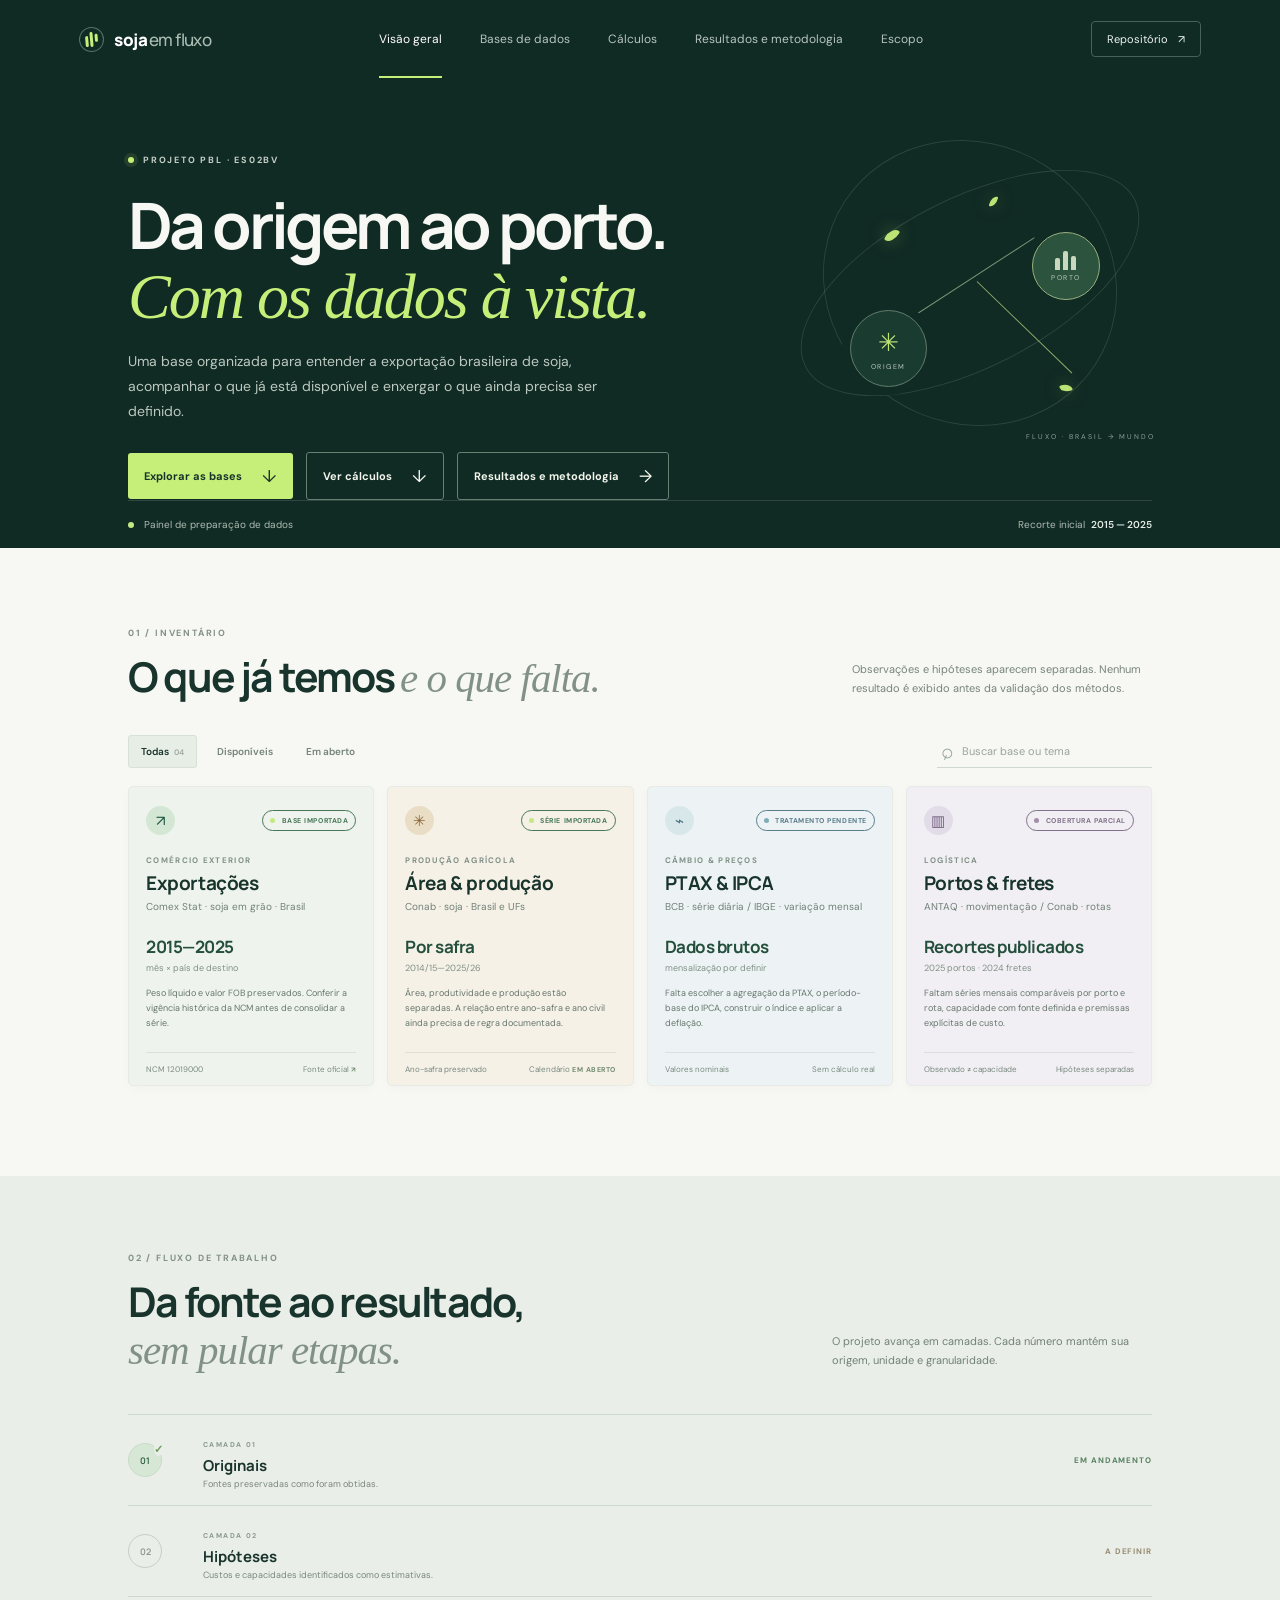
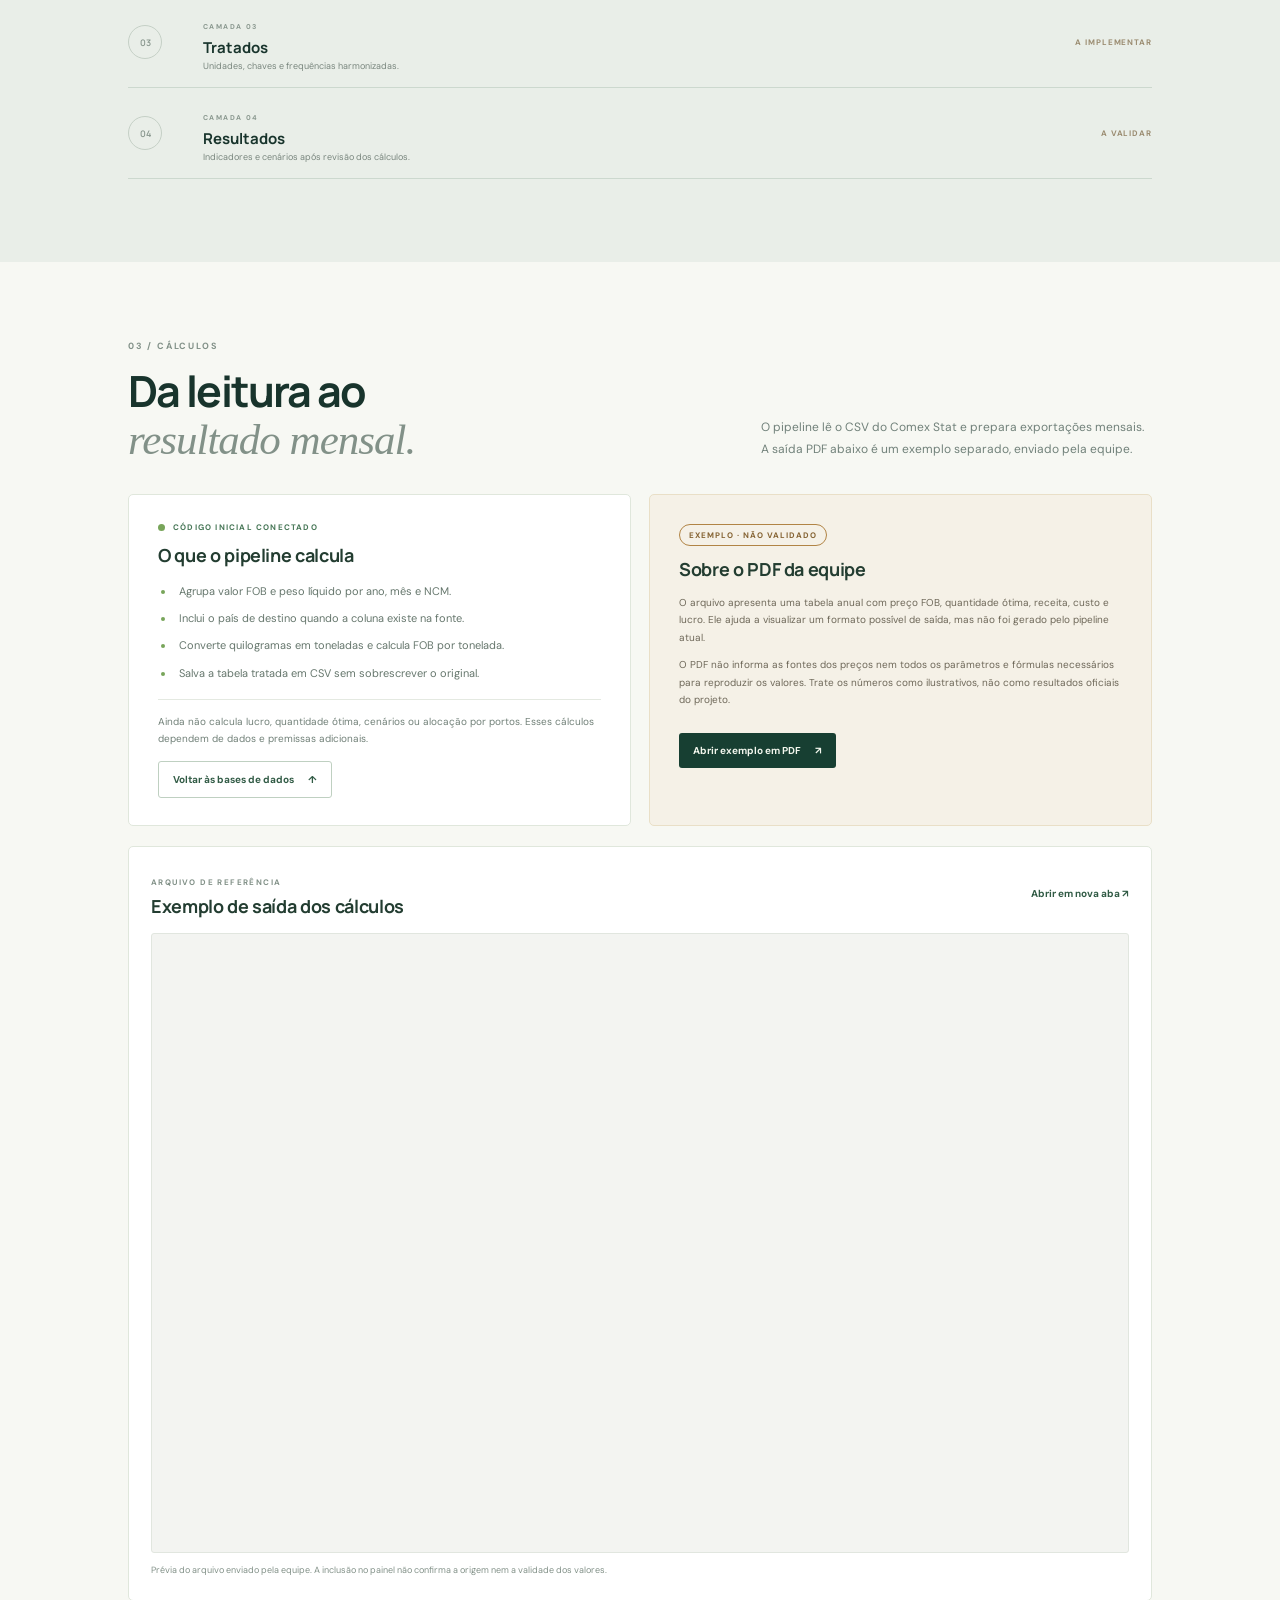
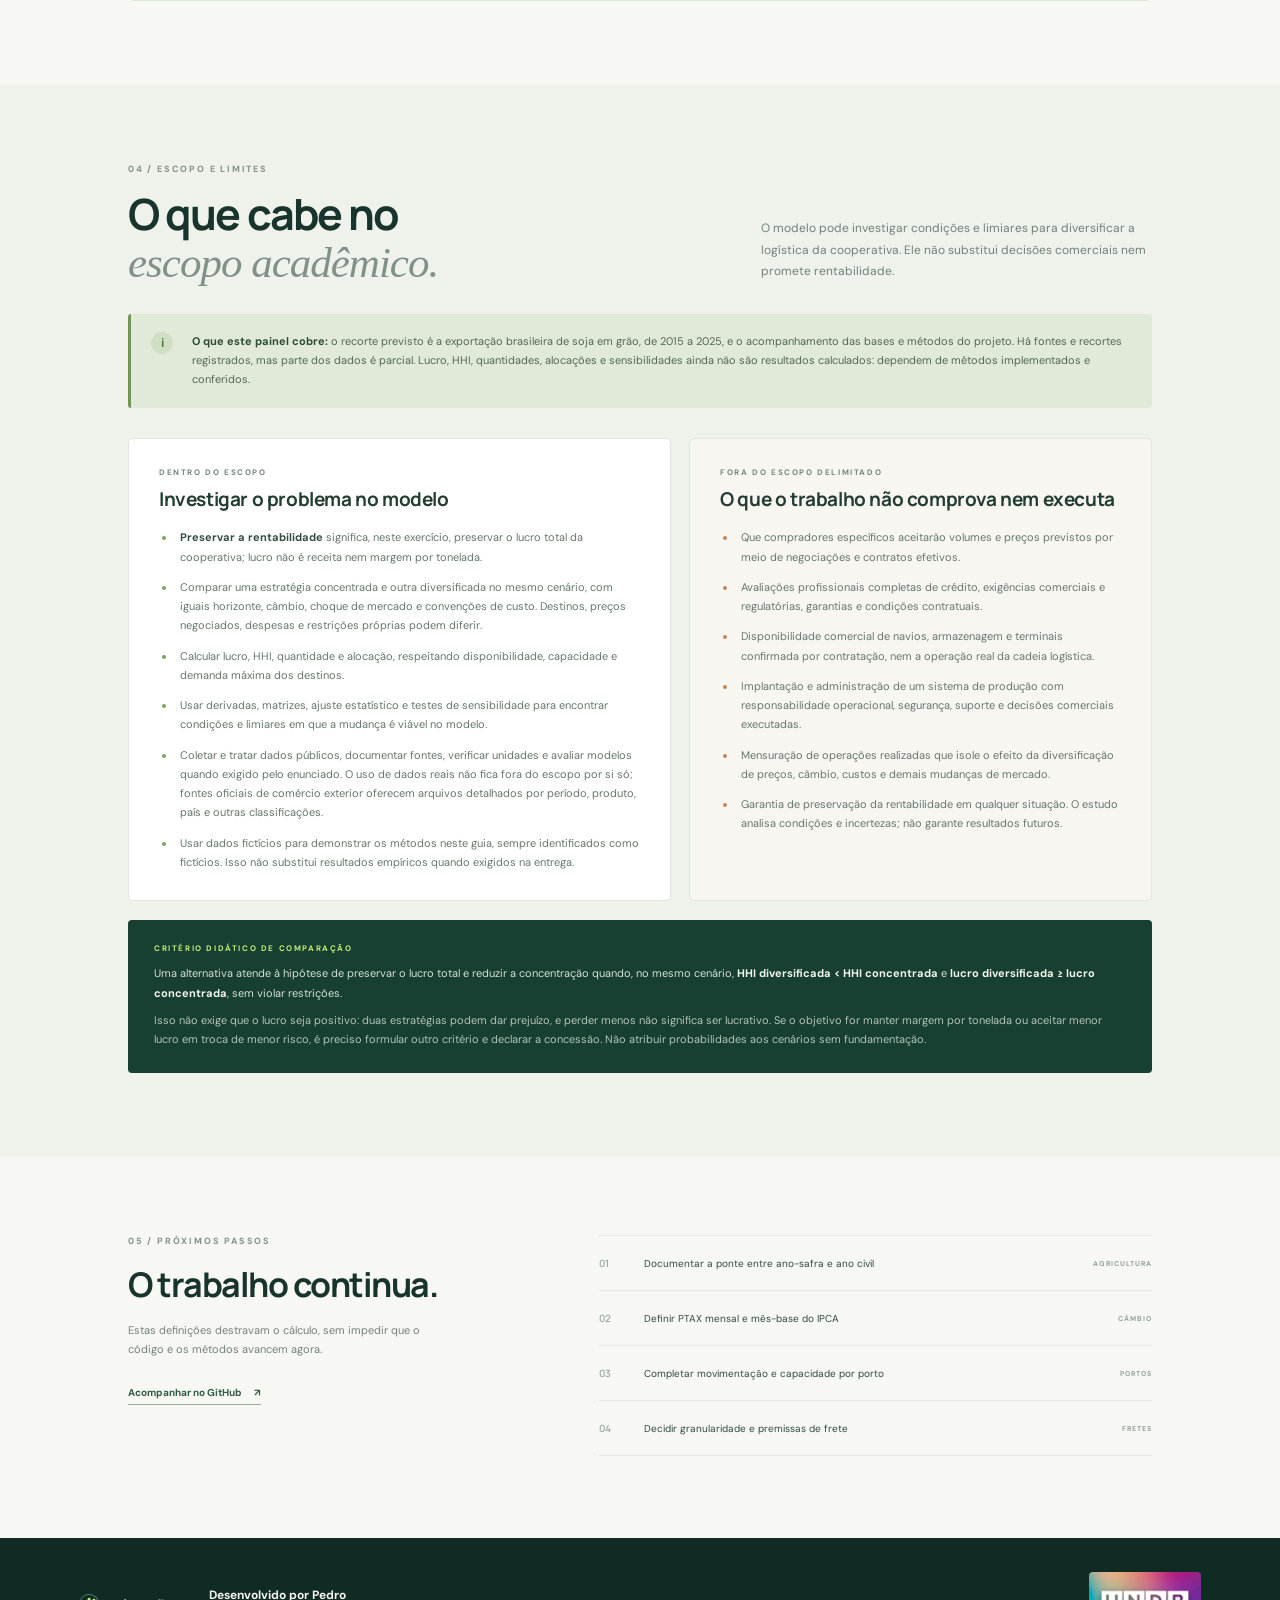
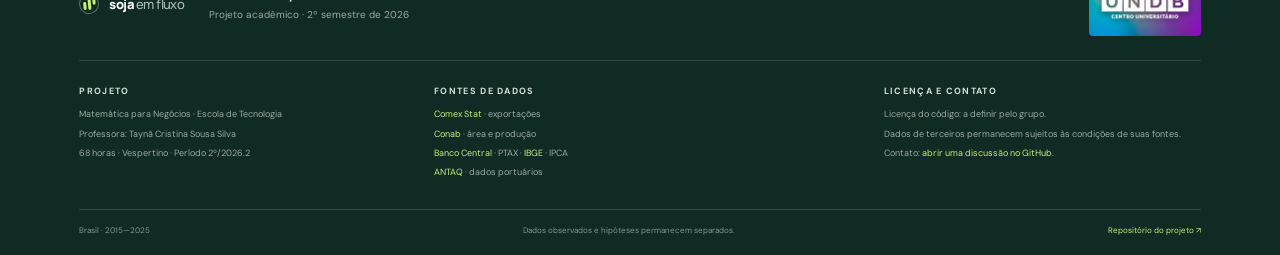
==== commit 04d3d27f: "Add results and methodology area" ====
--- a/frontend/index.html
+++ b/frontend/index.html
@@ -22,6 +22,7 @@
         <a class="nav-link active" href="#visao-geral">Visão geral</a>
         <a class="nav-link" href="#bases">Bases de dados</a>
         <a class="nav-link" href="#calculos">Cálculos</a>
+        <a class="nav-link nav-link-feature" href="resultados-metodologia.html">Resultados e metodologia</a>
         <a class="nav-link" href="#escopo">Escopo</a>
       </nav>
       <a class="repo-link" href="https://github.com/pedruck9-crypto/pbl-soja-logistica" target="_blank" rel="noreferrer">
@@ -37,6 +38,7 @@
           <p class="hero-intro">Uma base organizada para entender a exportação brasileira de soja, acompanhar o que já está disponível e enxergar o que ainda precisa ser definido.</p>
           <a class="hero-cta" href="#bases">Explorar as bases <span aria-hidden="true">↓</span></a>
           <a class="hero-cta hero-cta-secondary" href="#calculos">Ver cálculos <span aria-hidden="true">↓</span></a>
+          <a class="hero-cta hero-cta-secondary" href="resultados-metodologia.html">Resultados e metodologia <span aria-hidden="true">→</span></a>
         </div>
         <div class="hero-art" aria-label="Ilustração abstrata de fluxo logístico da soja">
           <div class="art-orbit orbit-one"></div><div class="art-orbit orbit-two"></div>
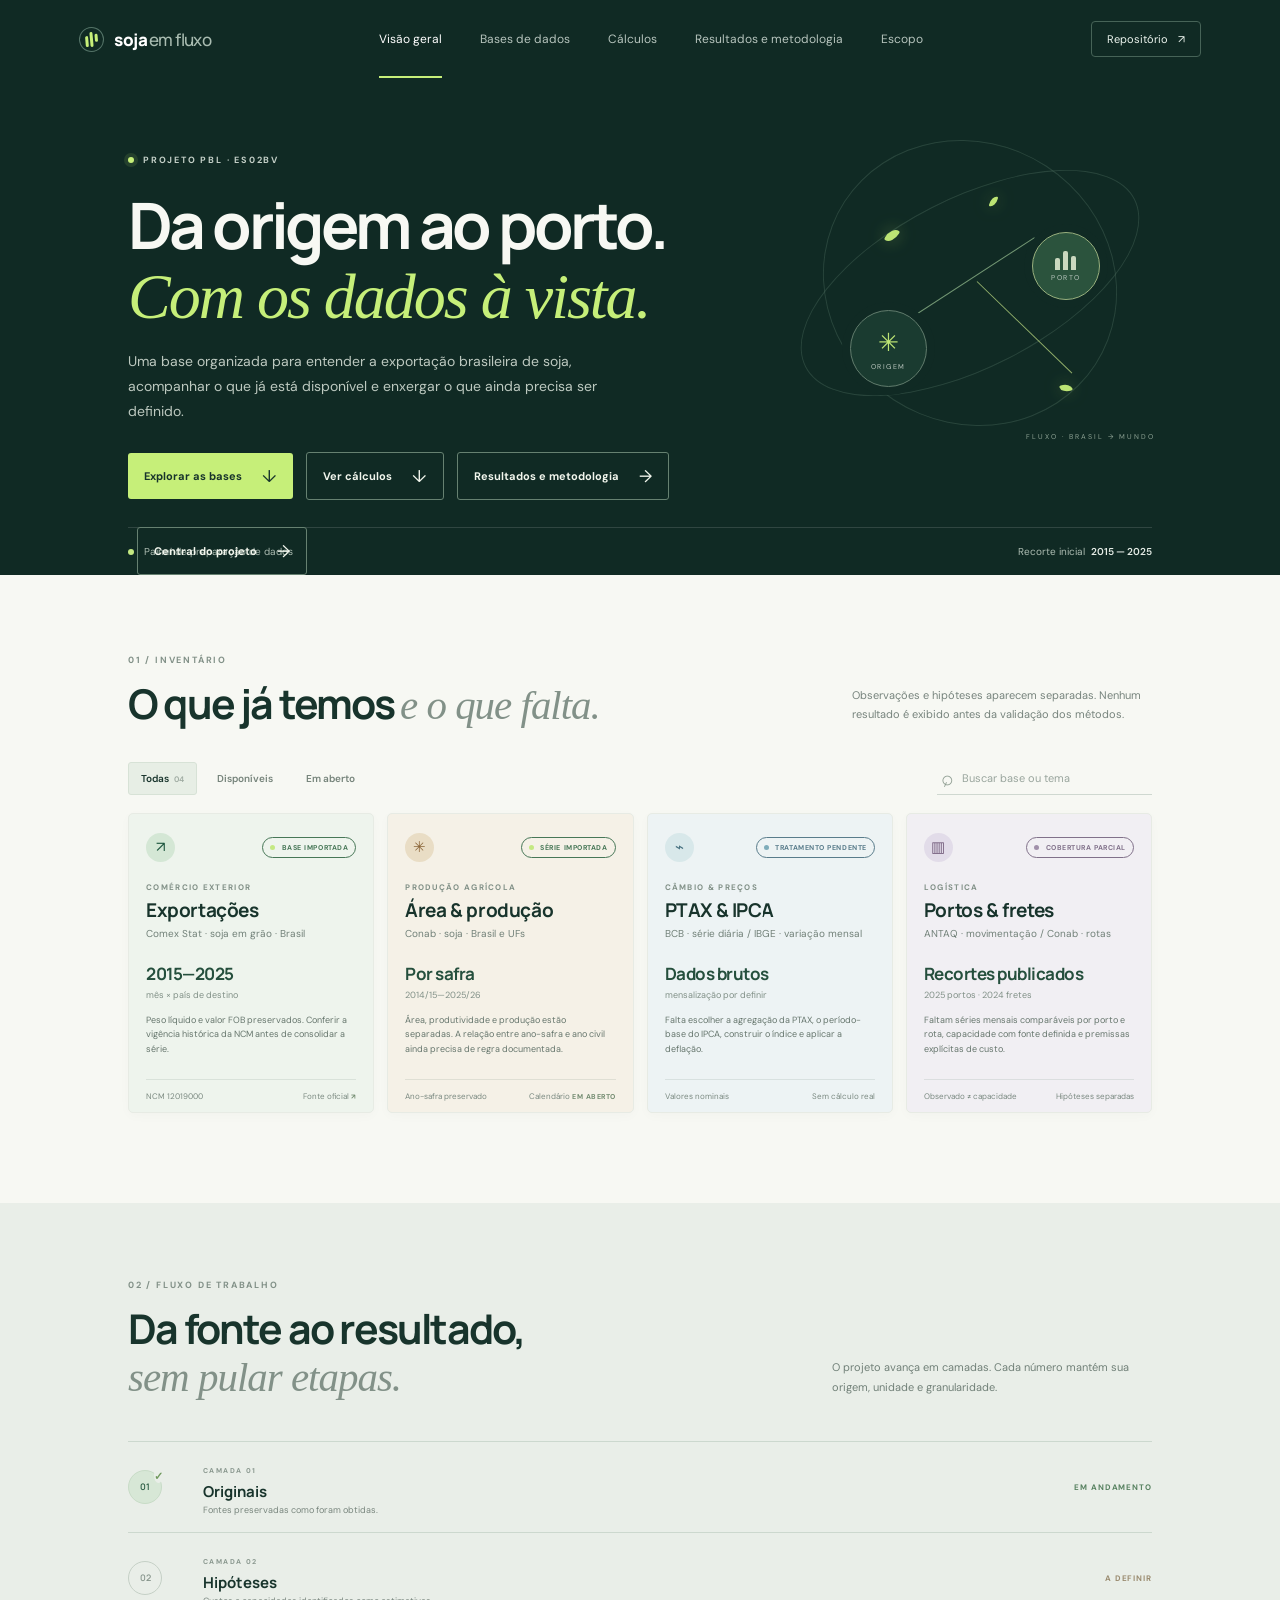
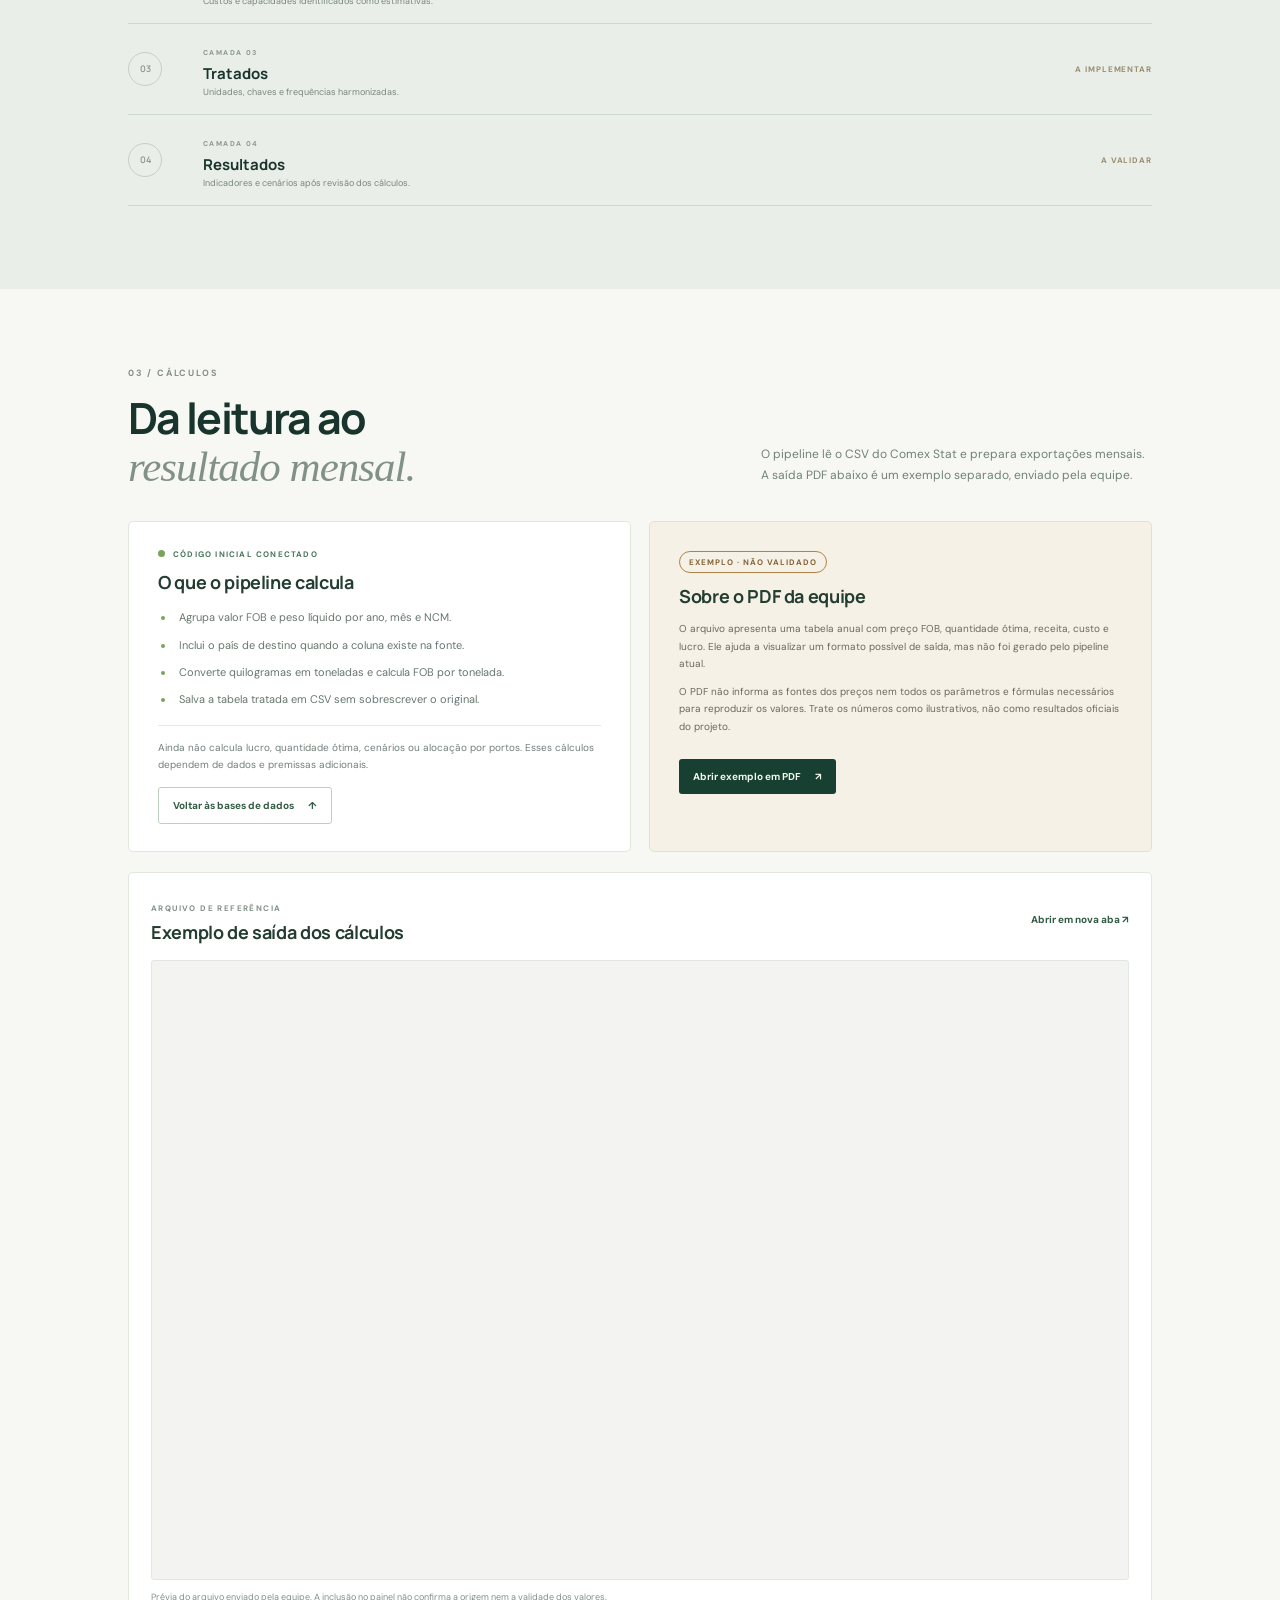
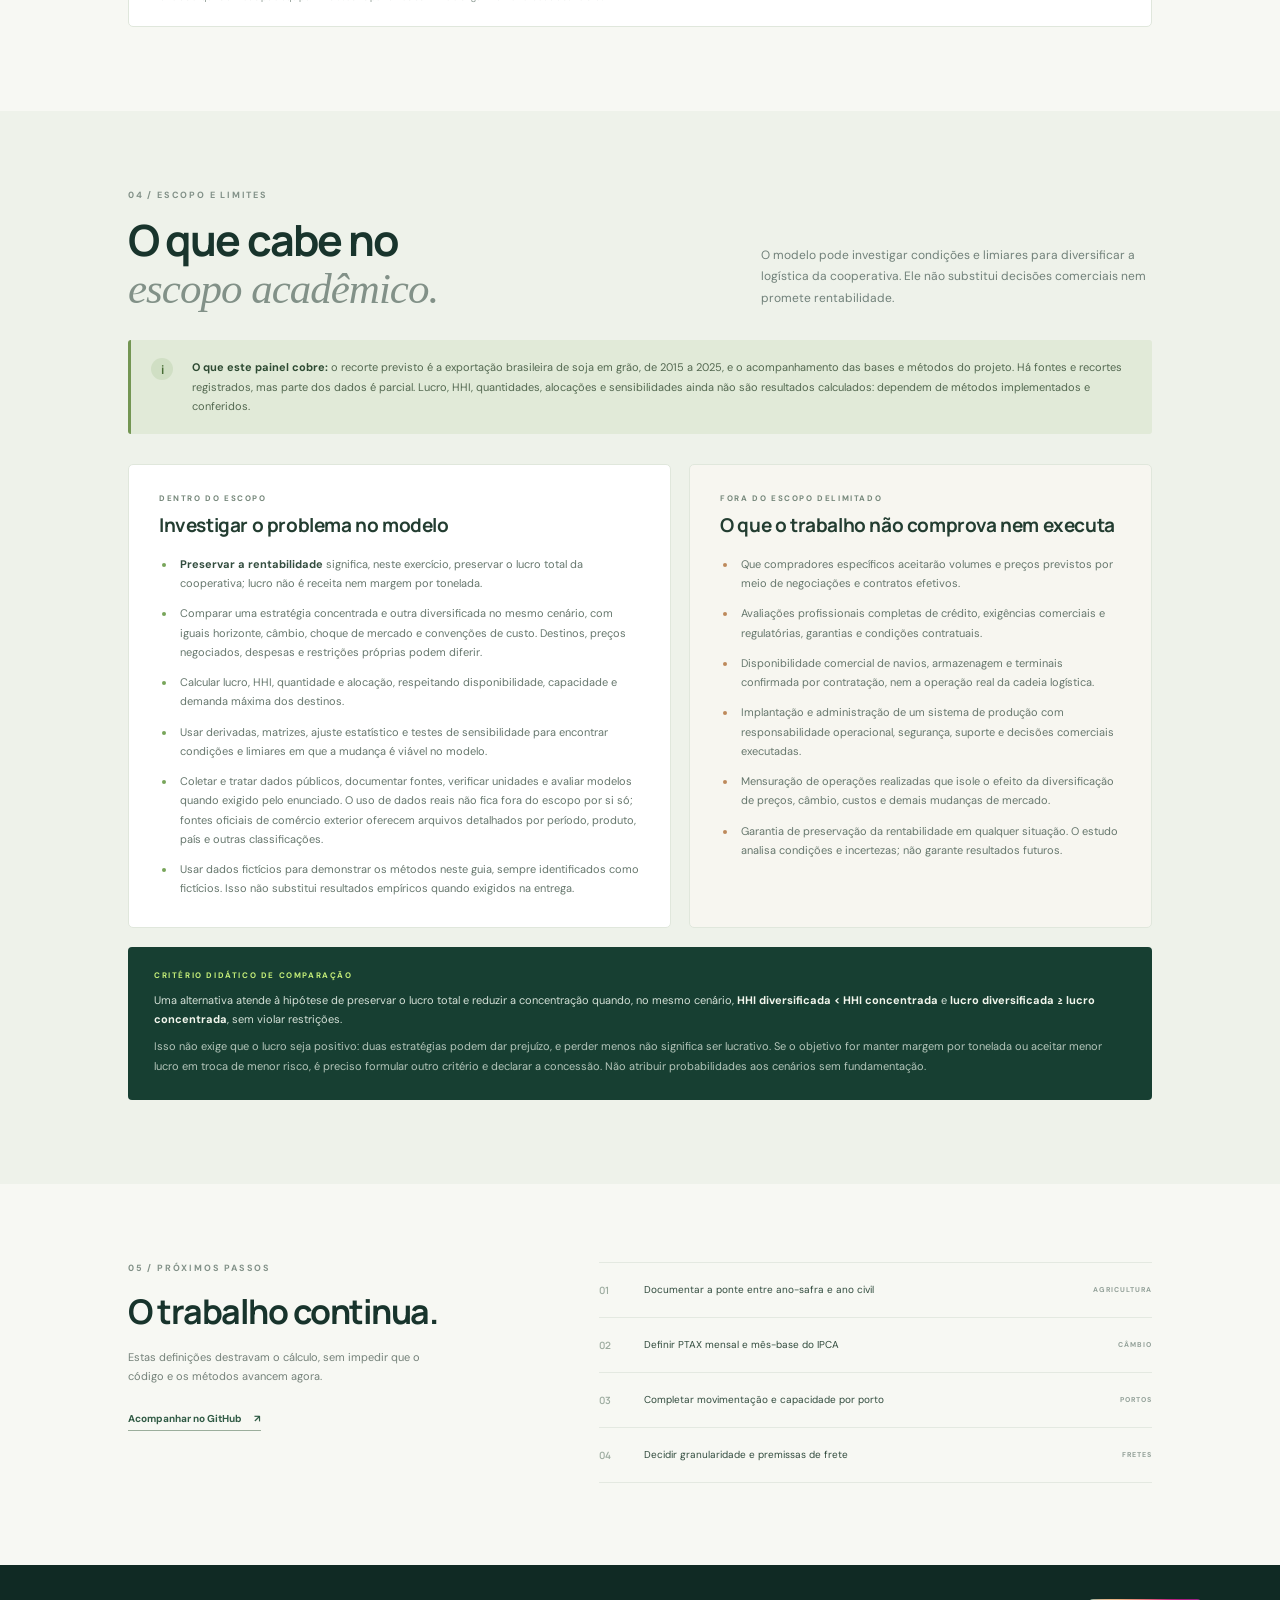
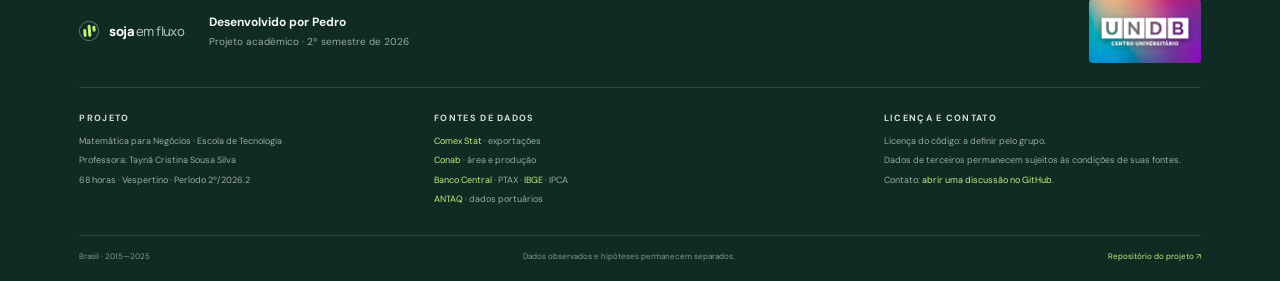
==== commit a85f7ee3: "Add project hub and presentation mode" ====
--- a/frontend/index.html
+++ b/frontend/index.html
@@ -39,6 +39,7 @@
           <a class="hero-cta" href="#bases">Explorar as bases <span aria-hidden="true">↓</span></a>
           <a class="hero-cta hero-cta-secondary" href="#calculos">Ver cálculos <span aria-hidden="true">↓</span></a>
           <a class="hero-cta hero-cta-secondary" href="resultados-metodologia.html">Resultados e metodologia <span aria-hidden="true">→</span></a>
+          <a class="hero-cta hero-cta-secondary" href="central-projeto.html">Central do projeto <span aria-hidden="true">→</span></a>
         </div>
         <div class="hero-art" aria-label="Ilustração abstrata de fluxo logístico da soja">
           <div class="art-orbit orbit-one"></div><div class="art-orbit orbit-two"></div>
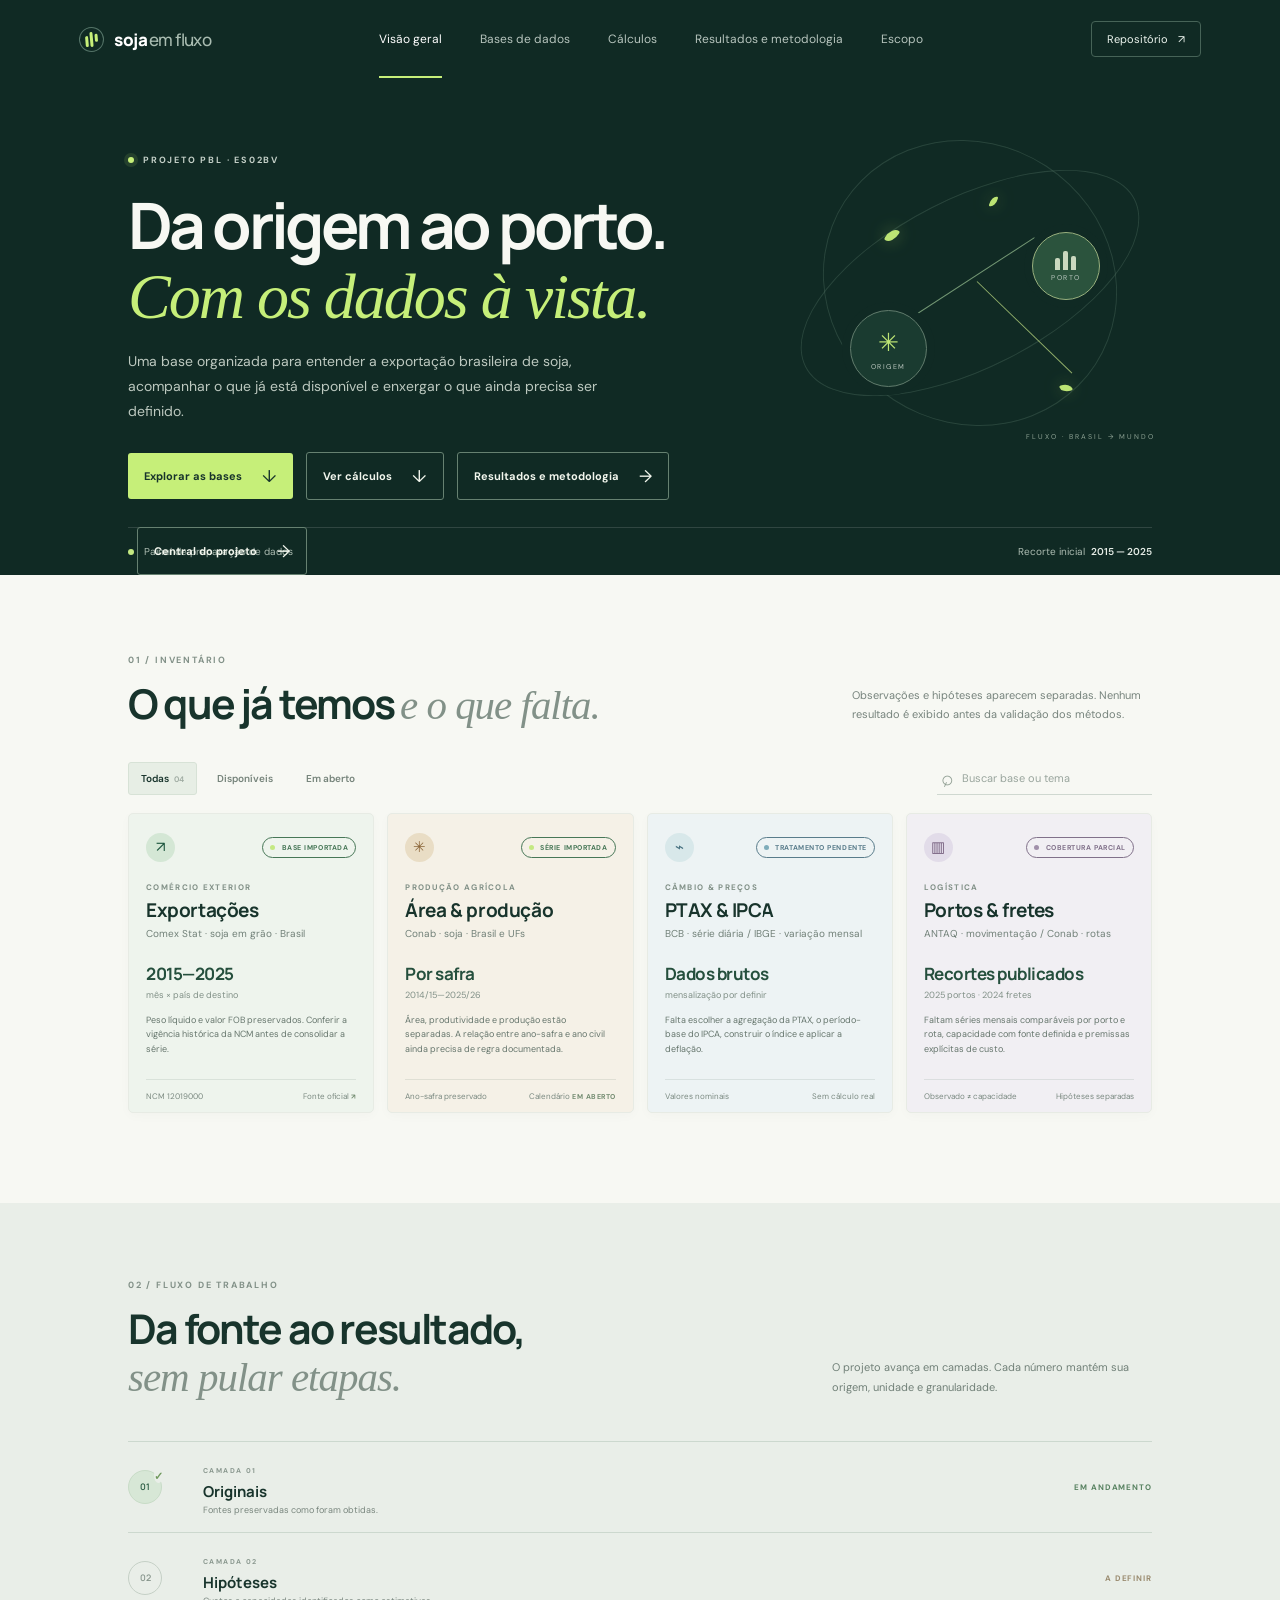
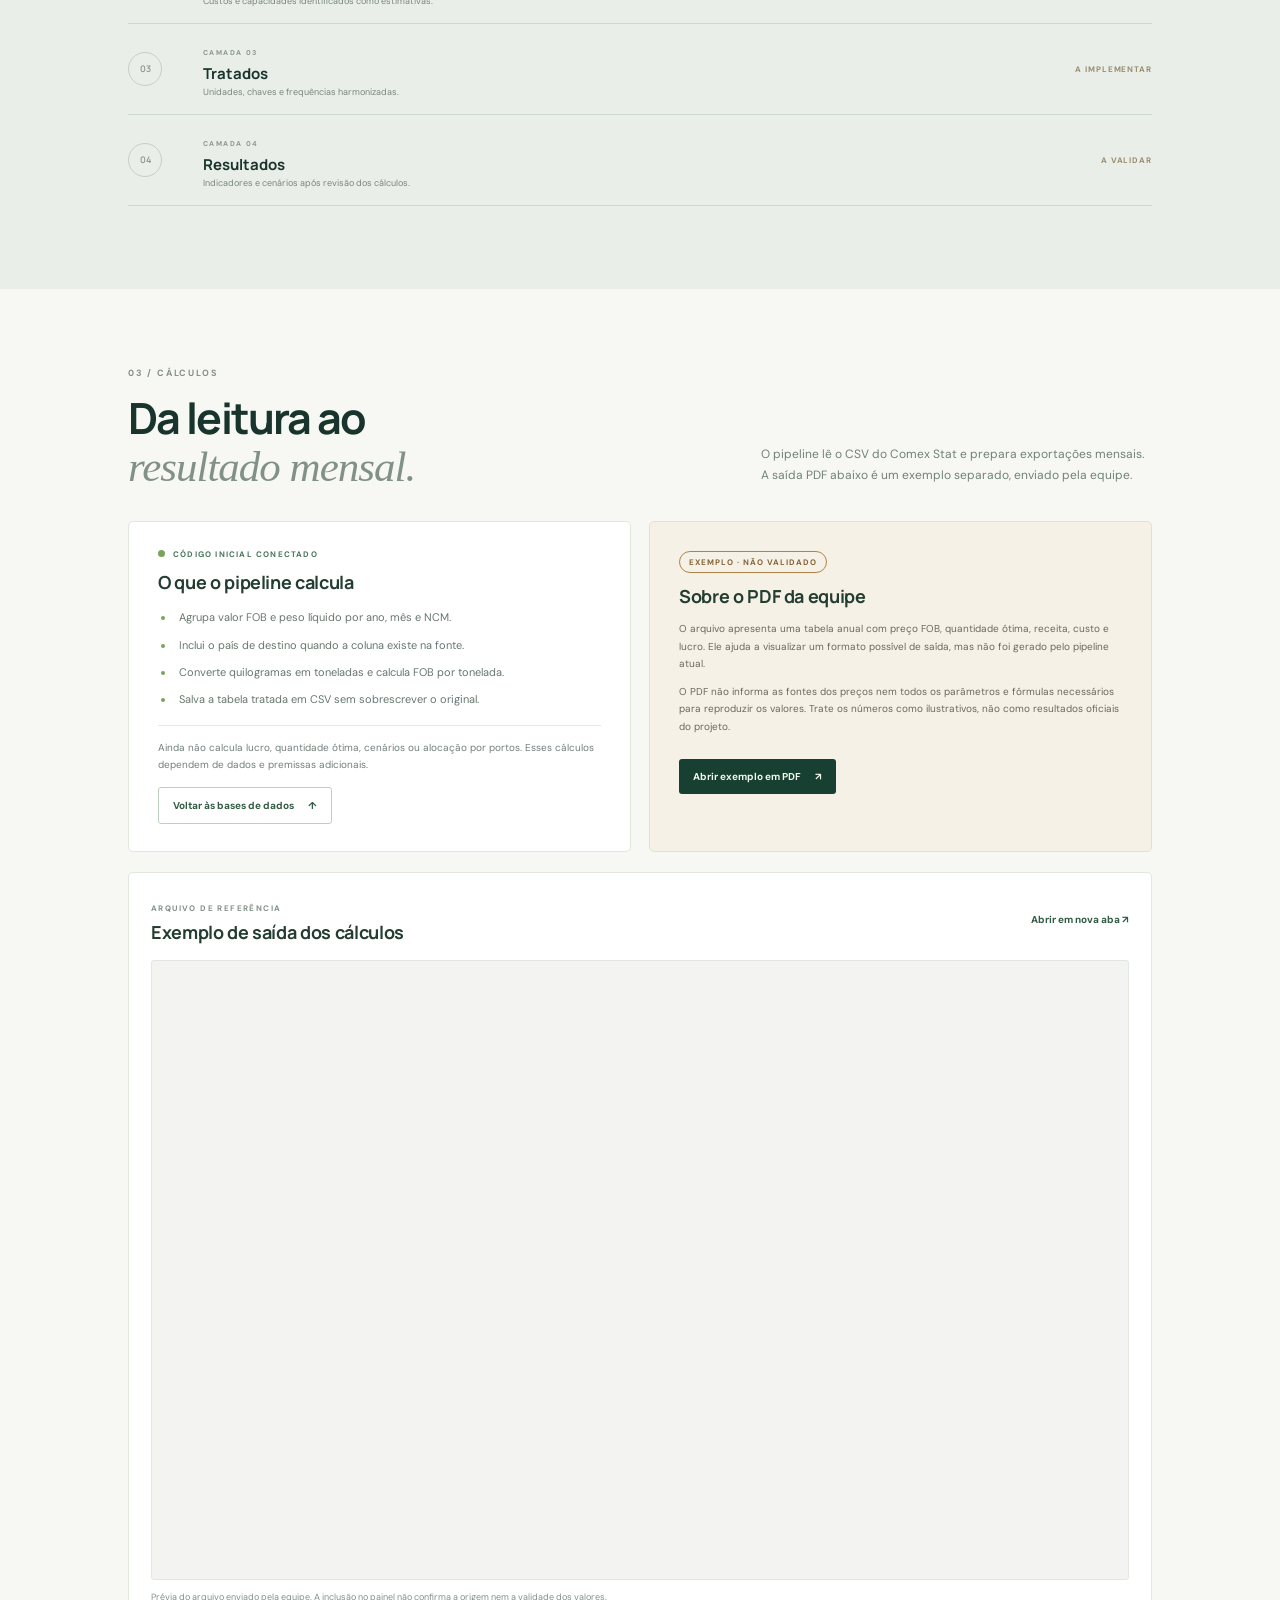
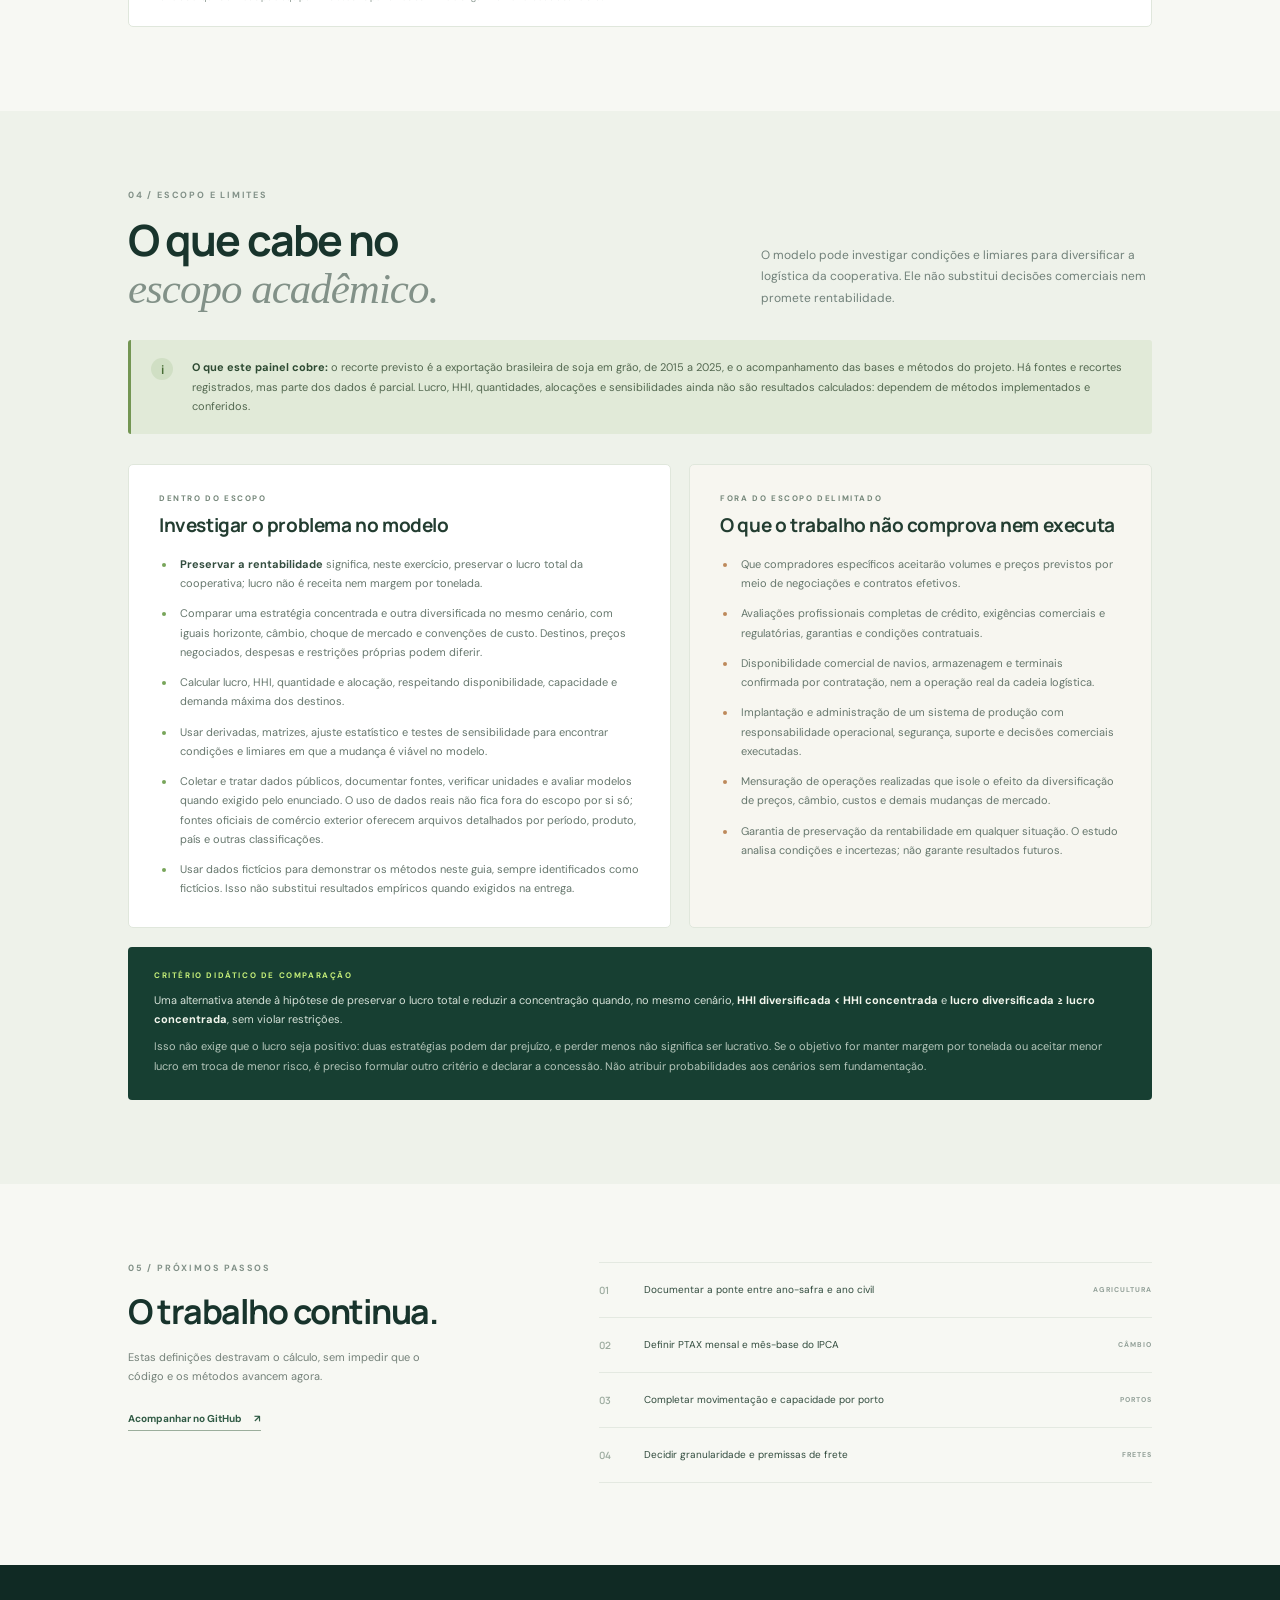
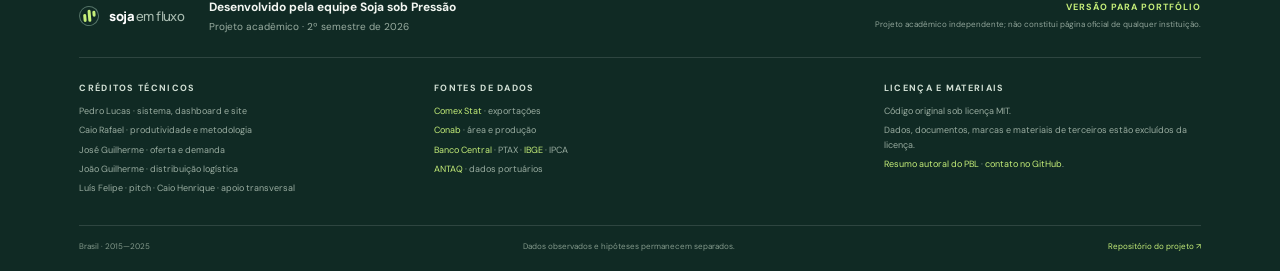
==== commit a7dc412e: "docs(portfolio): add license, credits, sources and PBL summary" ====
--- a/frontend/index.html
+++ b/frontend/index.html
@@ -232,13 +232,13 @@
     <footer class="site-footer" id="creditos">
       <div class="footer-main">
         <a class="brand footer-brand" href="#inicio"><span class="brand-mark" aria-hidden="true"><span></span><span></span><span></span></span><span>soja<span class="brand-light">em fluxo</span></span></a>
-        <div class="footer-signature"><strong>Desenvolvido por Pedro</strong><span>Projeto acadêmico · 2º semestre de 2026</span></div>
-        <a class="institution-logo" href="https://www.undb.edu.br/" target="_blank" rel="noreferrer" aria-label="UNDB Centro Universitário"><img src="assets/undb-logo.png" alt="UNDB Centro Universitário" /></a>
+        <div class="footer-signature"><strong>Desenvolvido pela equipe Soja sob Pressão</strong><span>Projeto acadêmico · 2º semestre de 2026</span></div>
+        <div class="portfolio-note"><strong>Versão para portfólio</strong><span>Projeto acadêmico independente; não constitui página oficial de qualquer instituição.</span></div>
       </div>
       <div class="footer-details">
-        <section class="footer-detail"><h2>Projeto</h2><p>Matemática para Negócios · Escola de Tecnologia</p><p>Professora: Taynã Cristina Sousa Silva</p><p>68 horas · Vespertino · Período 2º/2026.2</p></section>
+        <section class="footer-detail"><h2>Créditos técnicos</h2><p>Pedro Lucas · sistema, dashboard e site</p><p>Caio Rafael · produtividade e metodologia</p><p>José Guilherme · oferta e demanda</p><p>João Guilherme · distribuição logística</p><p>Luís Felipe · pitch · Caio Henrique · apoio transversal</p></section>
         <section class="footer-detail"><h2>Fontes de dados</h2><p><a href="https://comexstat.mdic.gov.br/pt/home" target="_blank" rel="noreferrer">Comex Stat</a> · exportações</p><p><a href="https://www.conab.gov.br/info-agro/safras" target="_blank" rel="noreferrer">Conab</a> · área e produção</p><p><a href="https://www.bcb.gov.br/estabilidadefinanceira/historicocotacoes" target="_blank" rel="noreferrer">Banco Central</a> · PTAX · <a href="https://www.ibge.gov.br/estatisticas/economicas/precos-e-custos/9256-indice-nacional-de-precos-ao-consumidor-amplo.html" target="_blank" rel="noreferrer">IBGE</a> · IPCA</p><p><a href="https://www.gov.br/antaq/pt-br/assuntos/instalacoes-portuarias" target="_blank" rel="noreferrer">ANTAQ</a> · dados portuários</p></section>
-        <section class="footer-detail"><h2>Licença e contato</h2><p>Licença do código: a definir pelo grupo.</p><p>Dados de terceiros permanecem sujeitos às condições de suas fontes.</p><p>Contato: <a href="https://github.com/pedruck9-crypto/pbl-soja-logistica/issues" target="_blank" rel="noreferrer">abrir uma discussão no GitHub</a>.</p></section>
+        <section class="footer-detail"><h2>Licença e materiais</h2><p>Código original sob licença MIT.</p><p>Dados, documentos, marcas e materiais de terceiros estão excluídos da licença.</p><p><a href="resumo-pbl.html">Resumo autoral do PBL</a> · <a href="https://github.com/pedruck9-crypto/pbl-soja-logistica/issues" target="_blank" rel="noreferrer">contato no GitHub</a>.</p></section>
       </div>
       <div class="footer-bottom"><span>Brasil · 2015—2025</span><span>Dados observados e hipóteses permanecem separados.</span><a href="https://github.com/pedruck9-crypto/pbl-soja-logistica" target="_blank" rel="noreferrer">Repositório do projeto ↗</a></div>
     </footer>
--- a/frontend/styles.css
+++ b/frontend/styles.css
@@ -1,8 +1,8 @@
 :root{--ink:#18342c;--muted:#71817a;--green:#173f32;--green-2:#2d644f;--lime:#c6ef79;--paper:#f7f8f3;--line:#e4e9e1;--white:#fff;--orange:#c88049;--serif:Georgia,"Times New Roman",serif;--sans:"DM Sans",Arial,sans-serif;--display:Manrope,"DM Sans",Arial,sans-serif}*{box-sizing:border-box}html{scroll-behavior:smooth}body{margin:0;background:var(--paper);color:var(--ink);font-family:var(--sans);-webkit-font-smoothing:antialiased}.topbar{height:78px;padding:0 6.2vw;display:flex;align-items:center;justify-content:space-between;background:#102a24;color:#fff}.brand{display:flex;align-items:center;gap:10px;color:#fff;text-decoration:none;font:800 17px var(--display);letter-spacing:-.6px}.brand-light{font-weight:500;color:#a9bcb1;margin-left:2px}.brand-mark{width:25px;height:25px;border:1px solid #557468;border-radius:50%;display:flex;align-items:center;justify-content:center;gap:2px;transform:rotate(-25deg)}.brand-mark span{height:11px;width:3px;background:var(--lime);border-radius:3px;transform:rotate(20deg)}.brand-mark span:nth-child(2){height:15px}.brand-mark span:nth-child(3){height:8px}.main-nav{display:flex;height:100%;align-items:center;gap:38px}.nav-link{height:100%;display:flex;align-items:center;color:#b6c4bd;font-size:12px;text-decoration:none;position:relative;transition:color .2s}.nav-link:hover,.nav-link.active{color:#fff}.nav-link.active:after{content:"";height:2px;position:absolute;bottom:0;left:0;right:0;background:var(--lime)}.repo-link{display:flex;align-items:center;gap:10px;padding:10px 15px;border:1px solid #466357;border-radius:4px;color:#edf5ef;text-decoration:none;font-size:11px;transition:.2s}.repo-link:hover{background:#204438;border-color:#839c8d}.hero{min-height:470px;background:#102a24;color:#fff;position:relative;padding:76px 10vw 0;overflow:hidden;display:flex;align-items:flex-start}.hero-copy{position:relative;z-index:2;max-width:590px}.eyebrow{display:flex;align-items:center;gap:9px;color:#c4d0c8;font-size:9px;font-weight:700;letter-spacing:1.8px}.eyebrow-dot{width:6px;height:6px;border-radius:50%;background:var(--lime);box-shadow:0 0 0 4px #c6ef791c}.hero h1{font:700 clamp(42px,5vw,67px)/1.08 var(--display);letter-spacing:-3.6px;margin:24px 0 18px;color:#f7f8f3}.hero h1 em{font:italic 500 1em/1.06 var(--serif);letter-spacing:-2px;color:var(--lime)}.hero-intro{max-width:480px;color:#bdc9c0;font-size:14px;line-height:1.8;margin:0}.hero-cta{display:inline-flex;align-items:center;gap:20px;margin-top:27px;padding:12px 16px;border-radius:3px;background:var(--lime);color:#18342c;text-decoration:none;font-size:11px;font-weight:700;transition:transform .2s,background .2s}.hero-cta:hover{transform:translateY(-2px);background:#d4f79a}.hero-cta span{font-size:17px;font-weight:400}.hero-art{position:absolute;right:9%;top:35px;width:390px;height:355px;opacity:.95}.art-orbit{position:absolute;left:50%;top:48%;border:1px solid #51726365;border-radius:50%;transform:translate(-50%,-50%) rotate(-27deg)}.orbit-one{width:370px;height:170px}.orbit-two{width:300px;height:280px;transform:translate(-50%,-50%) rotate(33deg)}.art-route{position:absolute;background:#91ba8d;height:1px;transform-origin:left center;opacity:.8}.route-one{left:101px;top:227px;width:189px;transform:rotate(-33deg)}.route-two{left:202px;top:168px;width:132px;transform:rotate(44deg);background:#bbd981}.art-node{position:absolute;width:77px;height:77px;border-radius:50%;background:#1b3c31;border:1px solid #668171;display:flex;flex-direction:column;align-items:center;justify-content:center;gap:3px;z-index:1;box-shadow:0 0 0 8px #102a24}.node-origin{left:75px;top:197px}.node-port{right:65px;top:119px;width:68px;height:68px;background:#2d563f;border-color:#a0b783}.node-icon{font-size:25px;color:var(--lime)}.node-label{font-size:7px;letter-spacing:1.5px;color:#c4d0c8}.port-icon{height:20px;display:flex;gap:3px;align-items:flex-end}.port-icon i{display:block;width:5px;background:#d4e2c8;border-radius:2px 2px 0 0}.port-icon i:nth-child(1){height:12px}.port-icon i:nth-child(2){height:19px}.port-icon i:nth-child(3){height:14px}.art-seed{position:absolute;width:10px;height:15px;border-radius:90% 15% 90% 15%;background:var(--lime);transform:rotate(32deg);box-shadow:0 0 18px #c6ef7970}.seed-a{top:115px;left:112px}.seed-b{top:269px;right:95px;transform:rotate(72deg);width:8px;height:12px}.seed-c{top:83px;right:168px;transform:rotate(15deg);width:7px;height:11px}.art-caption{position:absolute;right:10px;bottom:27px;color:#94a99b;font-size:7px;letter-spacing:2px}.hero-footer{position:absolute;bottom:0;left:10vw;right:10vw;display:flex;justify-content:space-between;align-items:center;padding:17px 0;border-top:1px solid #ffffff22;color:#aebdb3;font-size:10px}.hero-footer b{font-weight:600;color:#e6ede7}.live-dot,.status-pill i{display:inline-block;width:6px;height:6px;background:#c4e982;border-radius:50%;margin-right:7px}.section-block{padding:79px 10vw 90px}.section-heading,.method-head{display:flex;align-items:flex-end;justify-content:space-between;gap:40px}.muted-eyebrow{color:#829188}.section-heading h2,.method-head h2{font:700 clamp(30px,3.2vw,42px)/1.15 var(--display);letter-spacing:-1.8px;margin:14px 0 0}.heading-soft{font:500 1em var(--serif);font-style:italic;color:#829188;letter-spacing:-1px}.section-note{max-width:300px;margin:0 0 4px;color:#77847d;font-size:11px;line-height:1.75}.toolbar{margin:33px 0 18px;display:flex;justify-content:space-between;align-items:center;gap:15px}.filter-group{display:flex;gap:7px}.filter-chip{border:1px solid transparent;border-radius:3px;background:transparent;padding:9px 12px;color:#75837a;font:600 10px var(--sans);cursor:pointer;transition:.2s}.filter-chip:hover{border-color:#bdc9be;color:var(--ink)}.filter-chip.selected{color:#18342c;background:#e7eee5;border-color:#d7e2d6}.filter-chip span{font-size:8px;color:#9eaaa1;margin-left:3px}.search-box{display:flex;align-items:center;gap:7px;width:215px;border-bottom:1px solid #cfd8d0;padding:8px 3px}.search-icon{font-size:21px;color:#8e9d91;line-height:10px;transform:rotate(-20deg)}.search-box input{border:0;background:transparent;outline:none;color:var(--ink);font:11px var(--sans);width:100%}.search-box input::placeholder{color:#99a59d}.data-grid{display:grid;grid-template-columns:repeat(4,minmax(0,1fr));gap:13px}.data-card{min-height:300px;padding:19px 17px 0;border:1px solid #e7ebe4;border-radius:5px;display:flex;flex-direction:column;box-shadow:0 3px 12px #223b2406;transition:transform .2s,box-shadow .2s}.data-card:hover{transform:translateY(-3px);box-shadow:0 12px 25px #223b2410}.card-green{background:#eef4ed}.card-sand{background:#f5f1e7}.card-blue{background:#edf3f4}.card-lilac{background:#f1eff3}.card-topline{display:flex;align-items:center;justify-content:space-between;margin-bottom:20px}.card-icon{width:29px;height:29px;border-radius:50%;display:grid;place-items:center;font-size:15px}.icon-export{color:#1d563e;background:#d4e7d5}.icon-agro{color:#8a6538;background:#e9ddc5}.icon-macro{color:#477180;background:#d8e8ea}.icon-port{color:#725b7b;background:#e2dce9}.status-pill{white-space:nowrap;border:1px solid currentColor;border-radius:20px;padding:5px 7px;font-size:7px;font-weight:700;letter-spacing:.55px}.status-pill i{width:5px;height:5px;margin-right:4px}.status-ready{color:#477757}.status-pending{color:#597c8b}.status-pending i{background:#7eacba}.status-partial{color:#81718a}.status-partial i{background:#a190aa}.card-kicker{color:#819087;font-size:8px;font-weight:700;letter-spacing:1.3px}.data-card h3{font:700 19px var(--display);letter-spacing:-.4px;margin:5px 0 4px}.data-card>p{font-size:10px;color:#718078;margin:0}.card-stat{display:flex;flex-direction:column;gap:4px;margin:22px 0 12px}.card-stat strong{font:700 17px var(--display);letter-spacing:-.5px;color:#254f3d}.card-stat span{font-size:9px;color:#819087}.card-detail{min-height:52px;color:#66766d;font-size:9px;line-height:1.65}.card-foot{margin-top:auto;border-top:1px solid #1c3f2c19;padding:11px 0;display:flex;justify-content:space-between;gap:7px;color:#7a8980;font-size:8px}.card-foot b{font-size:7px;letter-spacing:.5px;color:#728b70}.empty-state{padding:30px;text-align:center;color:#78857c;font-size:12px;border:1px dashed #cbd6ce;border-radius:5px}.method-section{background:#e9eee8;padding:76px 10vw 83px}.method-head p{max-width:320px;color:#718078;font-size:11px;line-height:1.8;margin:0 0 3px}.pipeline{margin-top:40px;border-top:1px solid #ccd8ce}.pipeline-step{min-height:91px;display:grid;grid-template-columns:65px 1fr auto;align-items:center;gap:10px;border-bottom:1px solid #ccd8ce}.step-marker{width:34px;height:34px;border:1px solid #c5d0c6;border-radius:50%;display:flex;align-items:center;justify-content:center;position:relative;color:#86948b;font:600 9px var(--display)}.step-done .step-marker{background:#d7e7d6;border-color:#c8dcc7;color:#285a40}.step-marker span{position:absolute;right:-2px;top:-3px;color:#6f985c;background:#e9eee8;border-radius:50%;font-size:11px}.step-content>span{color:#89978e;font-size:7px;letter-spacing:1.4px;font-weight:700}.step-content h3{font:700 15px var(--display);margin:3px 0 2px}.step-content p{color:#79867e;font-size:9px;margin:0}.step-state{color:#578160;font-size:8px;letter-spacing:.9px;font-weight:700}.state-open{color:#9a8b70}.next-section{padding:78px 10vw 82px;background:#f7f8f3;display:grid;grid-template-columns:.8fr 1.2fr;gap:8vw}.next-label h2{font:700 34px var(--display);letter-spacing:-1.5px;margin:14px 0}.next-label>p{font-size:11px;color:#748179;line-height:1.75;max-width:330px}.next-label>a{display:inline-flex;gap:12px;margin-top:15px;color:#315b45;text-decoration:none;font-size:10px;font-weight:700;border-bottom:1px solid #9bae9c;padding-bottom:5px}.next-list{border-top:1px solid var(--line)}.next-list>div{display:grid;grid-template-columns:35px 1fr auto;align-items:center;gap:10px;min-height:55px;border-bottom:1px solid var(--line)}.next-list span{color:#9cab9f;font:600 10px var(--display)}.next-list p{color:#314b3d;font-size:10px;margin:0}.next-list b{color:#92a098;font-size:7px;letter-spacing:1px}.footer{min-height:73px;background:#102a24;display:flex;justify-content:space-between;align-items:center;padding:0 6.2vw;color:#8ea397;font-size:8px}.footer-brand{font-size:13px}.footer-brand .brand-mark{width:20px;height:20px}.footer-brand .brand-mark span{height:8px}.footer-brand .brand-mark span:nth-child(2){height:12px}.footer-brand .brand-mark span:nth-child(3){height:6px}.sr-only{position:absolute;width:1px;height:1px;padding:0;margin:-1px;overflow:hidden;clip:rect(0,0,0,0);white-space:nowrap;border:0}[hidden]{display:none!important}
 @media(max-width:1000px){.hero{padding-left:7vw;padding-right:7vw}.hero-art{right:1%;transform:scale(.84);transform-origin:center right}.hero-footer{left:7vw;right:7vw}.section-block,.method-section,.next-section{padding-left:7vw;padding-right:7vw}.data-grid{grid-template-columns:repeat(2,minmax(0,1fr))}.data-card{min-height:280px}.main-nav{gap:22px}}@media(max-width:680px){.topbar{height:65px;padding:0 5vw}.main-nav{display:none}.repo-link{font-size:10px;padding:8px 10px}.hero{min-height:610px;padding:55px 7vw 0}.hero h1{font-size:44px;letter-spacing:-2px}.hero-intro{font-size:12px;max-width:390px}.hero-art{top:250px;right:50%;transform:translateX(50%) scale(.78);transform-origin:center top}.hero-footer{left:7vw;right:7vw;font-size:8px;gap:10px}.section-block{padding:59px 6vw 65px}.section-heading,.method-head{display:block}.section-heading h2,.method-head h2{font-size:32px}.section-note,.method-head p{margin-top:13px}.toolbar{align-items:flex-start;flex-direction:column;margin-top:25px}.filter-group{width:100%;gap:2px}.filter-chip{padding:8px 9px}.search-box{width:100%}.data-grid{grid-template-columns:1fr}.data-card{min-height:260px;padding:18px 17px 0}.card-detail{min-height:auto;margin-bottom:12px}.method-section{padding:60px 6vw}.pipeline{margin-top:27px}.pipeline-step{grid-template-columns:44px 1fr auto;min-height:84px}.step-state{font-size:7px}.step-content p{max-width:220px;line-height:1.5}.next-section{display:block;padding:60px 6vw}.next-list{margin-top:28px}.next-list>div{grid-template-columns:27px 1fr;gap:9px;padding:9px 0}.next-list b{grid-column:2;grid-row:2}.footer{padding:17px 6vw;display:grid;grid-template-columns:1fr auto;gap:12px}.footer>span:last-child{grid-column:1/-1}.footer-brand{grid-column:1}.footer>span:nth-child(2){text-align:right}}
 
-.site-footer{background:#102a24;color:#b4c4ba;padding:34px 6.2vw 20px}.footer-main{display:flex;align-items:center;gap:25px;padding-bottom:24px;border-bottom:1px solid #ffffff20}.footer-signature{display:flex;flex-direction:column;gap:5px;font-size:10px}.footer-signature strong{color:#f2f6f1;font-size:12px}.footer-signature span{color:#9aada1}.institution-logo{margin-left:auto;display:block;width:112px;height:64px;overflow:hidden;border-radius:4px}.institution-logo img{width:100%;height:100%;object-fit:cover}.footer-details{display:grid;grid-template-columns:1fr 1.3fr 1fr;gap:38px;padding:24px 0}.footer-detail h2{margin:0 0 10px;color:#d2e0d5;font-size:9px;letter-spacing:1.3px;text-transform:uppercase}.footer-detail p{margin:5px 0;color:#99aca0;font-size:9px;line-height:1.6}.footer-detail a,.footer-bottom a{color:#c6ef79;text-decoration:none}.footer-detail a:hover,.footer-bottom a:hover{text-decoration:underline}.footer-bottom{display:flex;align-items:center;justify-content:space-between;gap:14px;padding-top:15px;border-top:1px solid #ffffff20;color:#83998b;font-size:8px}
-@media(max-width:680px){.site-footer{padding:26px 6vw 18px}.footer-main{gap:14px;flex-wrap:wrap}.footer-signature{flex:1;min-width:170px}.institution-logo{width:82px;height:48px}.footer-details{grid-template-columns:1fr;gap:20px;padding:22px 0}.footer-bottom{align-items:flex-start;flex-direction:column;gap:8px}}
+.site-footer{background:#102a24;color:#b4c4ba;padding:34px 6.2vw 20px}.footer-main{display:flex;align-items:center;gap:25px;padding-bottom:24px;border-bottom:1px solid #ffffff20}.footer-signature{display:flex;flex-direction:column;gap:5px;font-size:10px}.footer-signature strong{color:#f2f6f1;font-size:12px}.footer-signature span{color:#9aada1}.portfolio-note{display:flex;max-width:390px;margin-left:auto;flex-direction:column;gap:5px;text-align:right}.portfolio-note strong{color:#c6ef79;font-size:9px;letter-spacing:1px;text-transform:uppercase}.portfolio-note span{color:#91a59a;font-size:8px;line-height:1.5}.institution-logo{margin-left:auto;display:block;width:112px;height:64px;overflow:hidden;border-radius:4px}.institution-logo img{width:100%;height:100%;object-fit:cover}.footer-details{display:grid;grid-template-columns:1fr 1.3fr 1fr;gap:38px;padding:24px 0}.footer-detail h2{margin:0 0 10px;color:#d2e0d5;font-size:9px;letter-spacing:1.3px;text-transform:uppercase}.footer-detail p{margin:5px 0;color:#99aca0;font-size:9px;line-height:1.6}.footer-detail a,.footer-bottom a{color:#c6ef79;text-decoration:none}.footer-detail a:hover,.footer-bottom a:hover{text-decoration:underline}.footer-bottom{display:flex;align-items:center;justify-content:space-between;gap:14px;padding-top:15px;border-top:1px solid #ffffff20;color:#83998b;font-size:8px}
+@media(max-width:680px){.site-footer{padding:26px 6vw 18px}.footer-main{gap:14px;flex-wrap:wrap}.footer-signature{flex:1;min-width:170px}.portfolio-note{max-width:none;margin-left:0;text-align:left}.institution-logo{width:82px;height:48px}.footer-details{grid-template-columns:1fr;gap:20px;padding:22px 0}.footer-bottom{align-items:flex-start;flex-direction:column;gap:8px}}
 .scope-section{padding:78px 10vw 84px;background:#eef2ea}.scope-heading{display:grid;grid-template-columns:1fr .72fr;align-items:end;gap:7vw}.scope-heading h2{margin:15px 0 0;color:var(--ink);font:700 clamp(30px,3.5vw,43px)/1.1 var(--display);letter-spacing:-1.9px}.scope-heading>p{margin:0 0 4px;color:#71817a;font-size:12px;line-height:1.8}.scope-columns{display:grid;grid-template-columns:1.08fr .92fr;gap:18px;margin-top:30px}.scope-card{padding:28px 30px;background:#fff;border:1px solid #e0e7dc;border-radius:5px}.scope-card-kicker{color:#75877a;font-size:8px;font-weight:700;letter-spacing:1.6px}.scope-card h3{margin:10px 0 17px;color:#233d31;font:700 19px/1.3 var(--display);letter-spacing:-.4px}.scope-card ul{margin:0;padding-left:17px;color:#66776d;font-size:11px;line-height:1.75}.scope-card li{padding-left:4px;margin:0 0 11px}.scope-card li:last-child{margin-bottom:0}.scope-card li::marker{color:#78a55a}.scope-card strong{color:#334d3f}.scope-out{background:#f7f6f0}.scope-out li::marker{color:#bd895b}.scope-status{display:grid;grid-template-columns:28px 1fr;gap:13px;align-items:start;margin-top:27px;padding:18px 20px;background:#e1ead8;border-left:3px solid #739653;border-radius:3px}.scope-status-mark{display:grid;width:22px;height:22px;place-items:center;border-radius:50%;background:#d0dfc4;color:#476d35;font:700 12px var(--display)}.scope-status p{margin:0;color:#536850;font-size:11px;line-height:1.75}.scope-status strong{color:#2d4a32}.scope-criterion{margin-top:19px;padding:23px 26px;background:#173f32;border-radius:4px;color:#d5e1d8}.scope-criterion .scope-card-kicker{color:#c6ef79}.scope-criterion p{margin:11px 0 0;font-size:11px;line-height:1.8}.scope-criterion p+p{margin-top:7px;color:#b4c5ba}.scope-criterion strong{color:#f2f6ed}
 @media(max-width:850px){.scope-section{padding-left:7vw;padding-right:7vw}.scope-heading{grid-template-columns:1fr;gap:15px}.scope-columns{grid-template-columns:1fr}}
 @media(max-width:680px){.scope-section{padding:60px 6vw 65px}.scope-heading h2{font-size:32px}.scope-heading>p{font-size:11px}.scope-card{padding:22px 20px}.scope-card ul,.scope-status p,.scope-criterion p{font-size:10px}.scope-status{padding:15px;grid-template-columns:23px 1fr;gap:9px}.scope-criterion{padding:20px}}
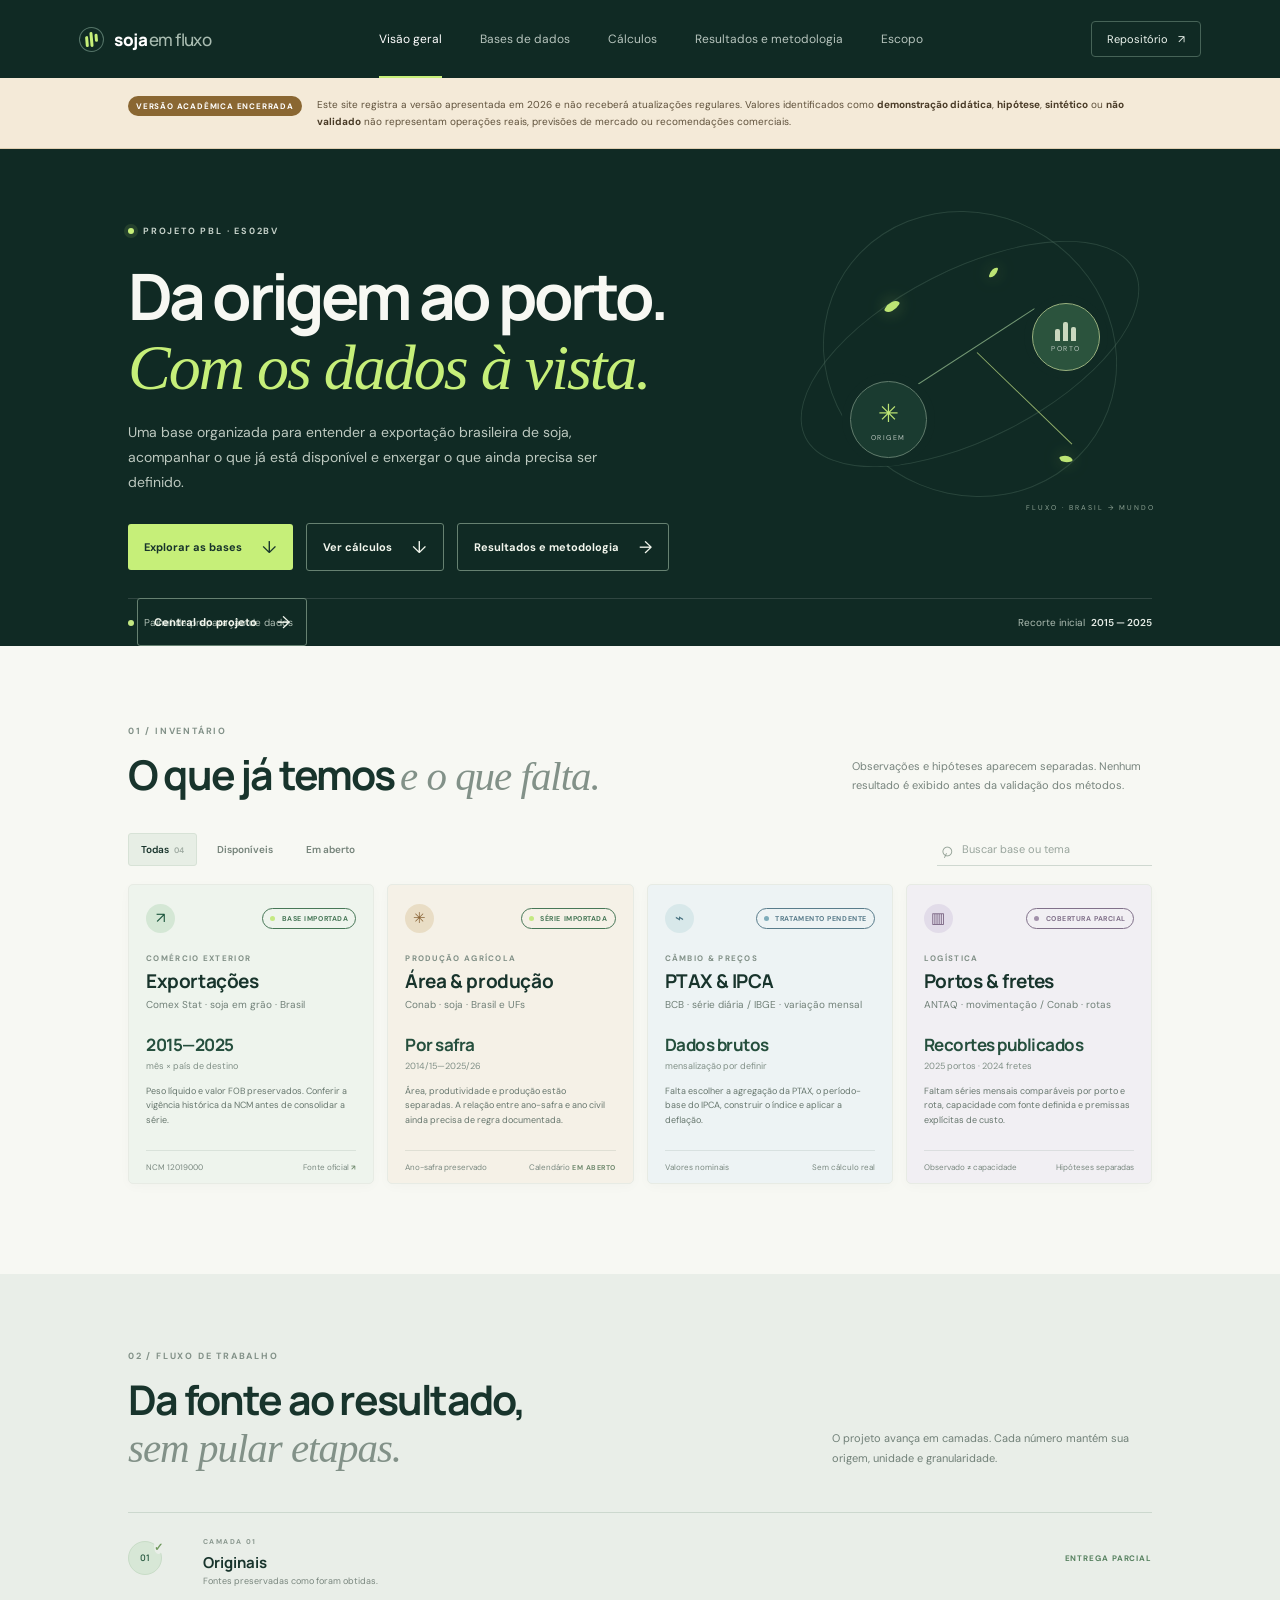
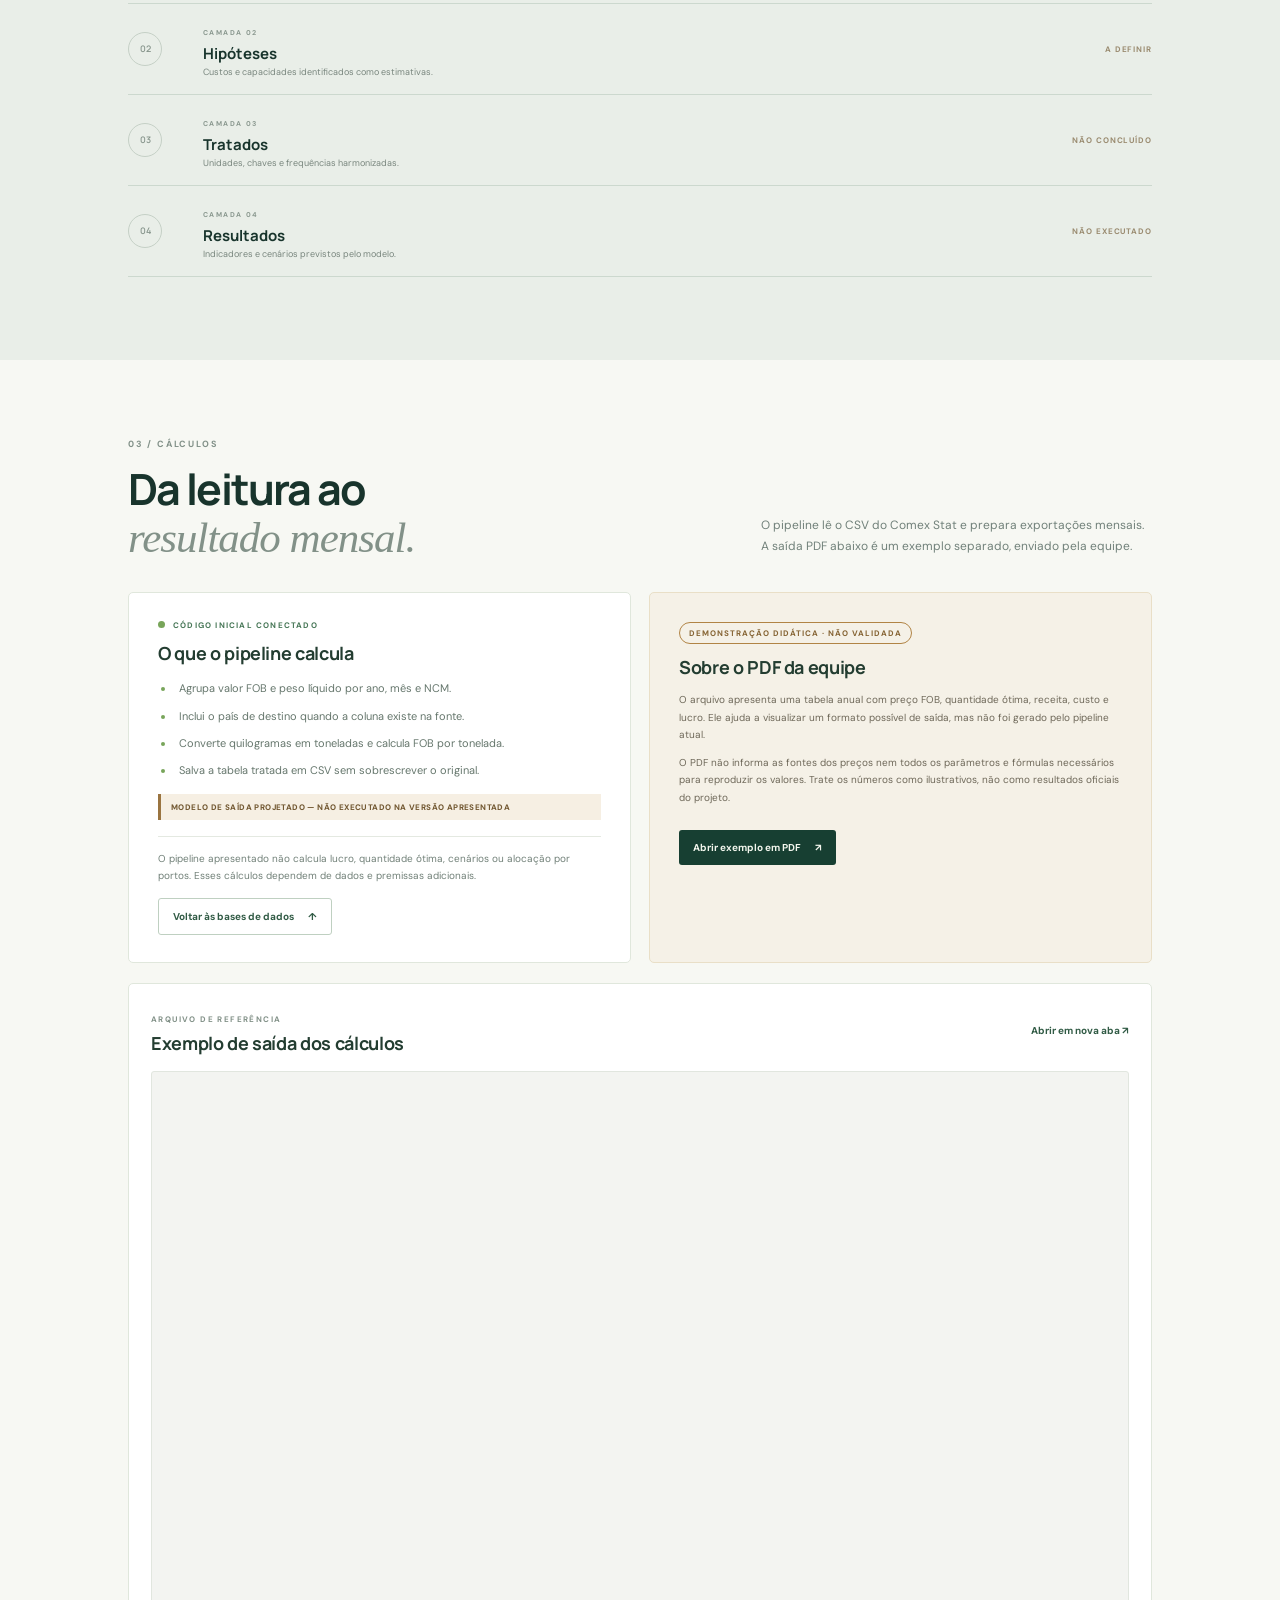
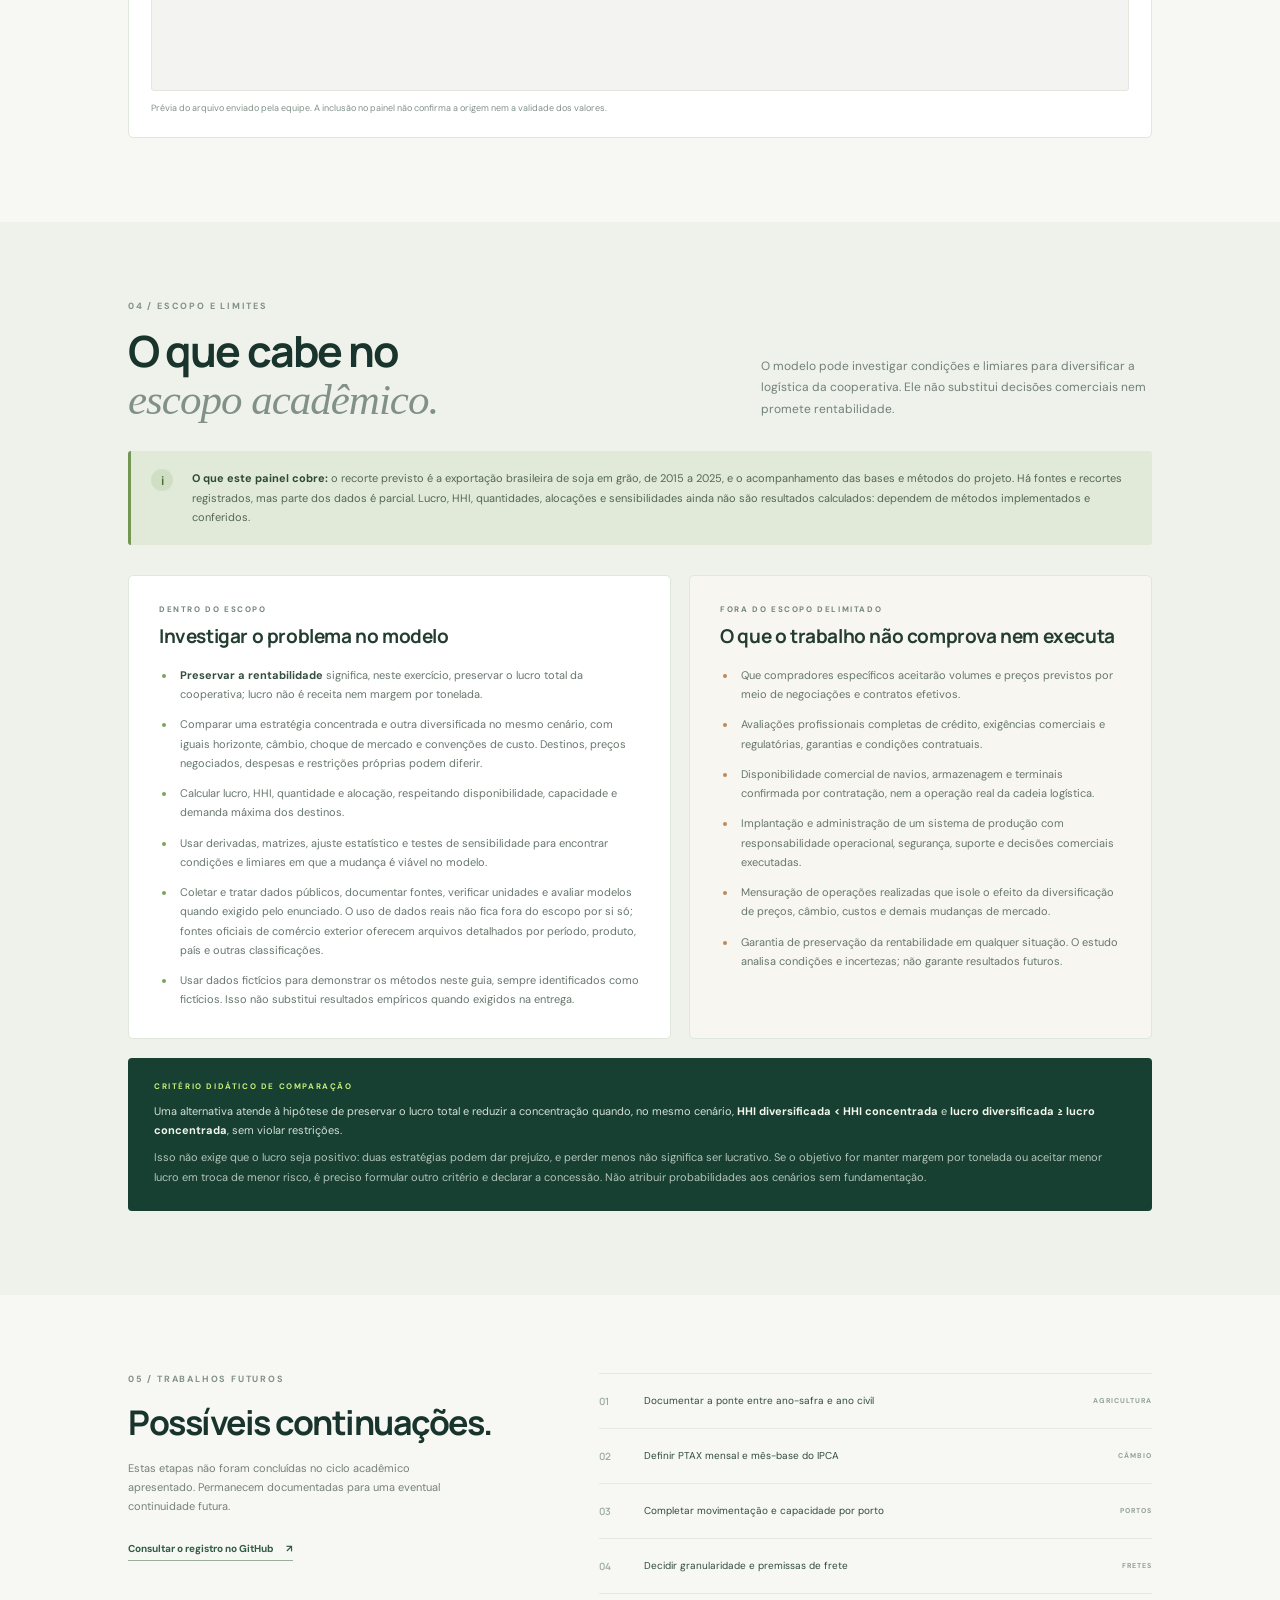
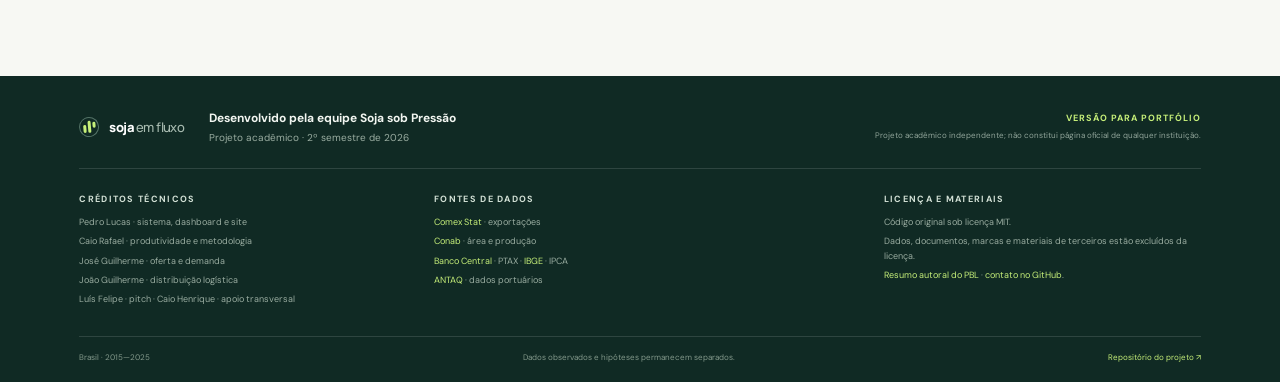
==== commit 076cdaf1: "docs(portfolio): identificar demonstracoes e saidas nao executadas" ====
--- a/frontend/index.html
+++ b/frontend/index.html
@@ -31,6 +31,7 @@
     </header>
 
     <main id="inicio">
+      <aside class="archive-notice" aria-label="Situação da versão publicada"><strong>Versão acadêmica encerrada</strong><p>Este site registra a versão apresentada em 2026 e não receberá atualizações regulares. Valores identificados como <b>demonstração didática</b>, <b>hipótese</b>, <b>sintético</b> ou <b>não validado</b> não representam operações reais, previsões de mercado ou recomendações comerciais.</p></aside>
       <section class="hero" id="visao-geral">
         <div class="hero-copy">
           <div class="eyebrow"><span class="eyebrow-dot"></span> PROJETO PBL · ES02BV</div>
@@ -123,10 +124,10 @@
           <p>O projeto avança em camadas. Cada número mantém sua origem, unidade e granularidade.</p>
         </div>
         <div class="pipeline" aria-label="Etapas do fluxo de dados">
-          <div class="pipeline-step step-done"><div class="step-marker">01<span>✓</span></div><div class="step-content"><span>CAMADA 01</span><h3>Originais</h3><p>Fontes preservadas como foram obtidas.</p></div><span class="step-state">EM ANDAMENTO</span></div>
+          <div class="pipeline-step step-done"><div class="step-marker">01<span>✓</span></div><div class="step-content"><span>CAMADA 01</span><h3>Originais</h3><p>Fontes preservadas como foram obtidas.</p></div><span class="step-state">ENTREGA PARCIAL</span></div>
           <div class="pipeline-step"><div class="step-marker">02</div><div class="step-content"><span>CAMADA 02</span><h3>Hipóteses</h3><p>Custos e capacidades identificados como estimativas.</p></div><span class="step-state state-open">A DEFINIR</span></div>
-          <div class="pipeline-step"><div class="step-marker">03</div><div class="step-content"><span>CAMADA 03</span><h3>Tratados</h3><p>Unidades, chaves e frequências harmonizadas.</p></div><span class="step-state state-open">A IMPLEMENTAR</span></div>
-          <div class="pipeline-step"><div class="step-marker">04</div><div class="step-content"><span>CAMADA 04</span><h3>Resultados</h3><p>Indicadores e cenários após revisão dos cálculos.</p></div><span class="step-state state-open">A VALIDAR</span></div>
+          <div class="pipeline-step"><div class="step-marker">03</div><div class="step-content"><span>CAMADA 03</span><h3>Tratados</h3><p>Unidades, chaves e frequências harmonizadas.</p></div><span class="step-state state-open">NÃO CONCLUÍDO</span></div>
+          <div class="pipeline-step"><div class="step-marker">04</div><div class="step-content"><span>CAMADA 04</span><h3>Resultados</h3><p>Indicadores e cenários previstos pelo modelo.</p></div><span class="step-state state-open">NÃO EXECUTADO</span></div>
         </div>
       </section>
 
@@ -149,12 +150,13 @@
               <li>Converte quilogramas em toneladas e calcula FOB por tonelada.</li>
               <li>Salva a tabela tratada em CSV sem sobrescrever o original.</li>
             </ul>
-            <p class="calc-footnote">Ainda não calcula lucro, quantidade ótima, cenários ou alocação por portos. Esses cálculos dependem de dados e premissas adicionais.</p>
+            <span class="output-model-label">Modelo de saída projetado — não executado na versão apresentada</span>
+            <p class="calc-footnote">O pipeline apresentado não calcula lucro, quantidade ótima, cenários ou alocação por portos. Esses cálculos dependem de dados e premissas adicionais.</p>
             <a class="calc-button calc-button-secondary" href="#bases">Voltar às bases de dados <span aria-hidden="true">↑</span></a>
           </article>
 
           <aside class="calculation-card calculation-warning">
-            <div class="example-badge">EXEMPLO · NÃO VALIDADO</div>
+            <div class="example-badge">DEMONSTRAÇÃO DIDÁTICA · NÃO VALIDADA</div>
             <h3>Sobre o PDF da equipe</h3>
             <p>O arquivo apresenta uma tabela anual com preço FOB, quantidade ótima, receita, custo e lucro. Ele ajuda a visualizar um formato possível de saída, mas não foi gerado pelo pipeline atual.</p>
             <p>O PDF não informa as fontes dos preços nem todos os parâmetros e fórmulas necessários para reproduzir os valores. Trate os números como ilustrativos, não como resultados oficiais do projeto.</p>
@@ -219,7 +221,7 @@
       </section>
 
       <section class="next-section" id="proximos-passos">
-        <div class="next-label"><div class="eyebrow muted-eyebrow">05 / PRÓXIMOS PASSOS</div><h2>O trabalho continua.</h2><p>Estas definições destravam o cálculo, sem impedir que o código e os métodos avancem agora.</p><a href="https://github.com/pedruck9-crypto/pbl-soja-logistica" target="_blank" rel="noreferrer">Acompanhar no GitHub <span aria-hidden="true">↗</span></a></div>
+        <div class="next-label"><div class="eyebrow muted-eyebrow">05 / TRABALHOS FUTUROS</div><h2>Possíveis continuações.</h2><p>Estas etapas não foram concluídas no ciclo acadêmico apresentado. Permanecem documentadas para uma eventual continuidade futura.</p><a href="https://github.com/pedruck9-crypto/pbl-soja-logistica" target="_blank" rel="noreferrer">Consultar o registro no GitHub <span aria-hidden="true">↗</span></a></div>
         <div class="next-list">
           <div><span>01</span><p>Documentar a ponte entre ano-safra e ano civil</p><b>AGRICULTURA</b></div>
           <div><span>02</span><p>Definir PTAX mensal e mês-base do IPCA</p><b>CÂMBIO</b></div>
--- a/frontend/styles.css
+++ b/frontend/styles.css
@@ -9,3 +9,4 @@
 .calculation-section{padding:78px 10vw 84px;background:#f7f8f3}.calculation-heading{display:grid;grid-template-columns:1fr .72fr;align-items:end;gap:7vw}.calculation-heading h2{margin:15px 0 0;color:var(--ink);font:700 clamp(30px,3.5vw,43px)/1.1 var(--display);letter-spacing:-1.9px}.calculation-heading>p{margin:0 0 4px;color:#71817a;font-size:12px;line-height:1.8}.calculation-grid{display:grid;grid-template-columns:1fr 1fr;gap:18px;margin-top:30px}.calculation-card{padding:27px 29px;border:1px solid #e0e7dc;border-radius:5px;background:#fff}.calculation-card h3,.pdf-preview-heading h3{margin:12px 0;color:#233d31;font:700 18px/1.3 var(--display);letter-spacing:-.35px}.calc-status{display:flex;align-items:center;gap:8px;color:#477757;font-size:8px;font-weight:700;letter-spacing:1.2px}.calc-status span{width:7px;height:7px;border-radius:50%;background:#78a55a}.calculation-card ul{margin:14px 0;padding-left:17px;color:#66776d;font-size:11px;line-height:1.75}.calculation-card li{padding-left:4px;margin-bottom:8px}.calculation-card li::marker{color:#78a55a}.calc-footnote{margin:16px 0 0;padding-top:13px;border-top:1px solid var(--line);color:#718078;font-size:10px;line-height:1.7}.calculation-warning{background:#f5f1e7;border-color:#e9dfc7}.example-badge{display:inline-block;border:1px solid #b18445;border-radius:20px;padding:5px 9px;color:#856333;font-size:8px;font-weight:700;letter-spacing:1px}.calculation-warning p{color:#6e6859;font-size:10px;line-height:1.75}.calc-button{display:inline-flex;align-items:center;gap:14px;margin-top:14px;padding:11px 14px;border-radius:3px;background:#173f32;color:#f2f6ed;text-decoration:none;font-size:10px;font-weight:700;transition:background .2s,transform .2s}.calc-button:hover{transform:translateY(-1px);background:#2d644f}.calc-button:focus-visible,.nav-link:focus-visible{outline:3px solid #a7ca7d;outline-offset:3px}.calc-button-secondary{background:transparent;border:1px solid #bfd0c1;color:#315b45}.calc-button-secondary:hover{background:#e9eee8;color:#173f32}.pdf-preview-card{margin-top:20px;padding:22px;background:#fff;border:1px solid #e0e7dc;border-radius:5px}.pdf-preview-heading{display:flex;align-items:center;justify-content:space-between;gap:16px;margin-bottom:15px}.pdf-label{color:#829188;font-size:8px;font-weight:700;letter-spacing:1.4px}.pdf-preview-heading h3{margin:5px 0 0}.pdf-preview-heading>a{color:#315b45;font-size:10px;font-weight:700;text-decoration:none}.pdf-preview-heading>a:hover{text-decoration:underline}.pdf-preview-card iframe{display:block;width:100%;height:620px;border:1px solid #e1e6df;border-radius:3px;background:#f3f4f1}.pdf-preview-card>p{margin:10px 0 0;color:#829188;font-size:9px;line-height:1.6}.hero-cta-secondary{margin-left:9px;border:1px solid #668171;background:transparent;color:#f2f6ed}.hero-cta-secondary:hover{background:#204438}
 @media(max-width:850px){.calculation-section{padding-left:7vw;padding-right:7vw}.calculation-heading{grid-template-columns:1fr;gap:15px}.calculation-grid{grid-template-columns:1fr}}
 @media(max-width:680px){.calculation-section{padding:60px 6vw 65px}.calculation-heading h2{font-size:32px}.calculation-heading>p{font-size:11px}.calculation-card{padding:22px 20px}.pdf-preview-card{padding:14px}.pdf-preview-heading{align-items:flex-start;flex-direction:column}.pdf-preview-card iframe{height:480px}.calculation-card ul,.calculation-warning p,.calc-footnote{font-size:10px}}
+.archive-notice{display:grid;grid-template-columns:auto 1fr;gap:15px;align-items:start;padding:18px 10vw;background:#f4ead8;border-bottom:1px solid #dfcfb2;color:#5f513b}.archive-notice strong{display:inline-flex;padding:5px 8px;border-radius:20px;background:#8a6732;color:#fff;font-size:8px;letter-spacing:.8px;text-transform:uppercase;white-space:nowrap}.archive-notice p{margin:0;font-size:10px;line-height:1.7}.archive-notice b{color:#493b27}.output-model-label{display:block;margin:10px 0;padding:8px 10px;border-left:3px solid #9a7440;background:#f6efe3;color:#725832;font-size:8px;font-weight:800;letter-spacing:.4px;text-transform:uppercase}@media(max-width:680px){.archive-notice{grid-template-columns:1fr;padding:16px 6vw}.archive-notice strong{width:max-content}}
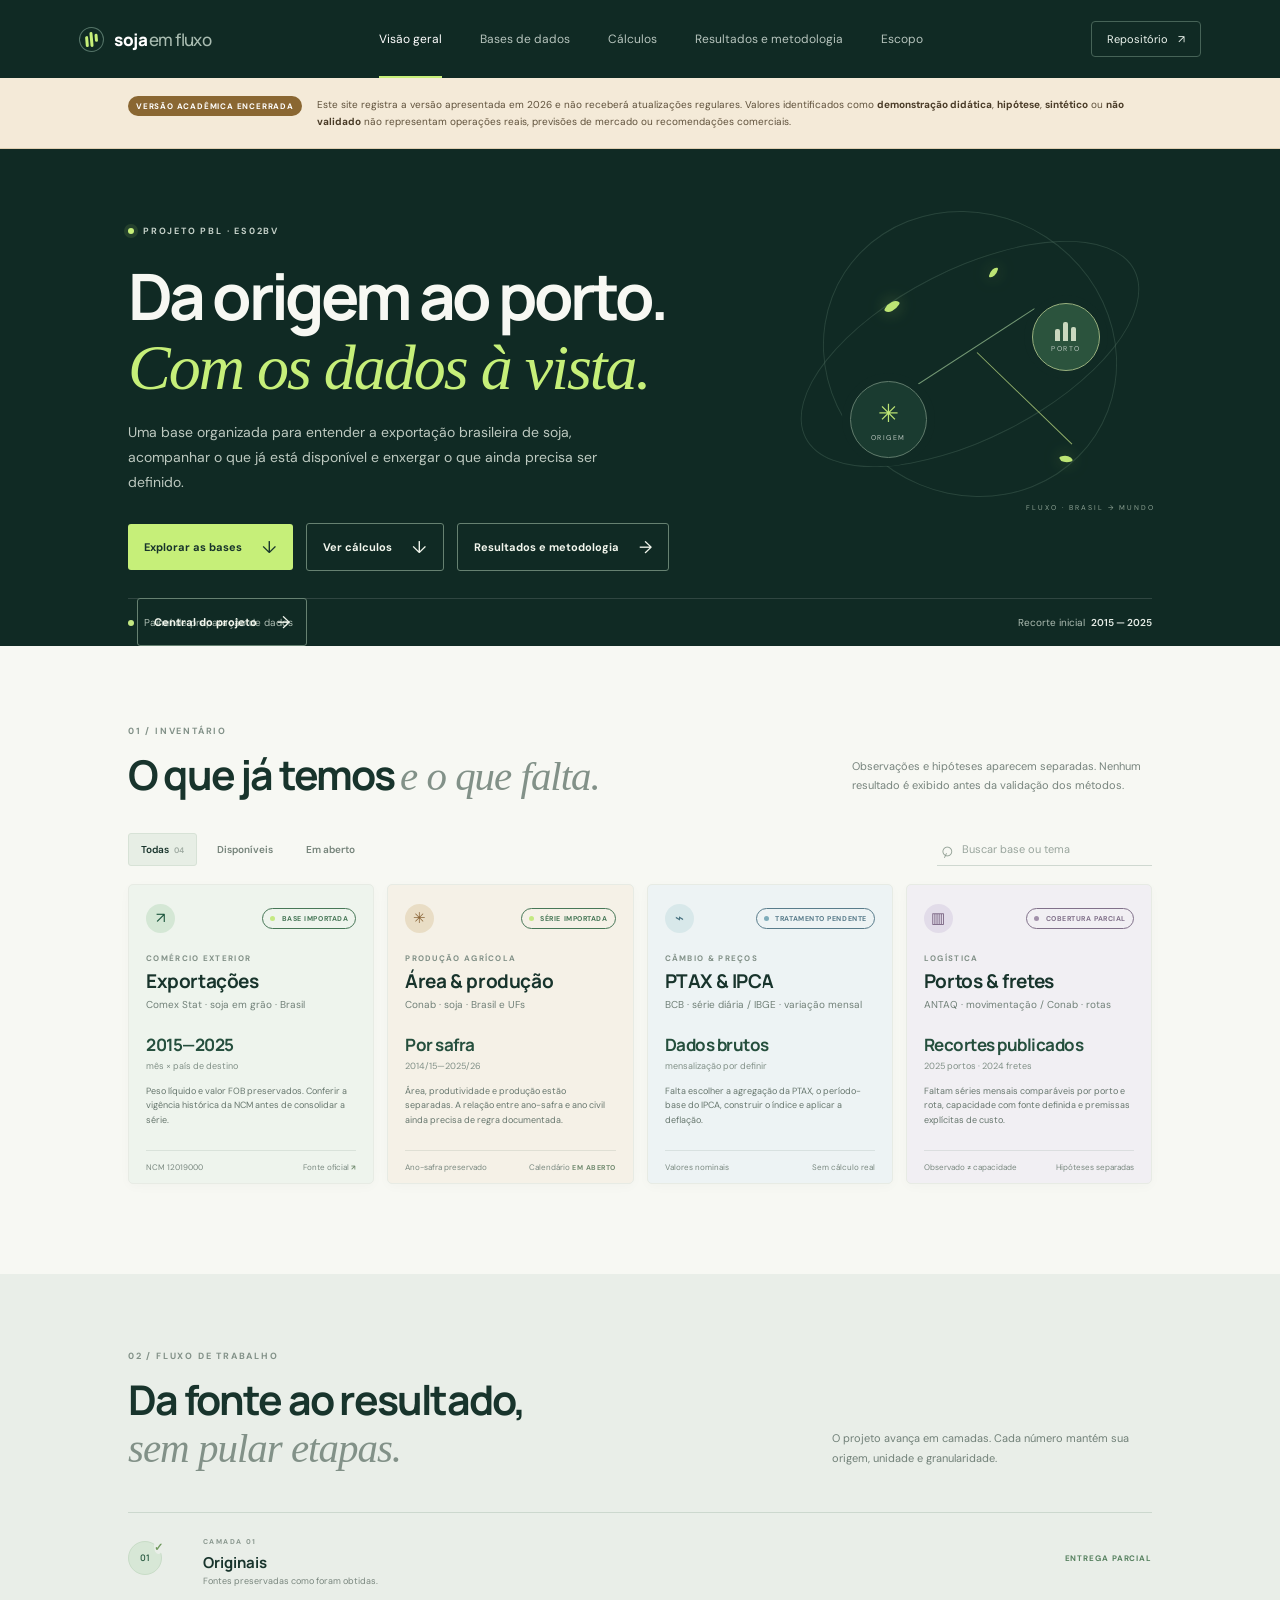
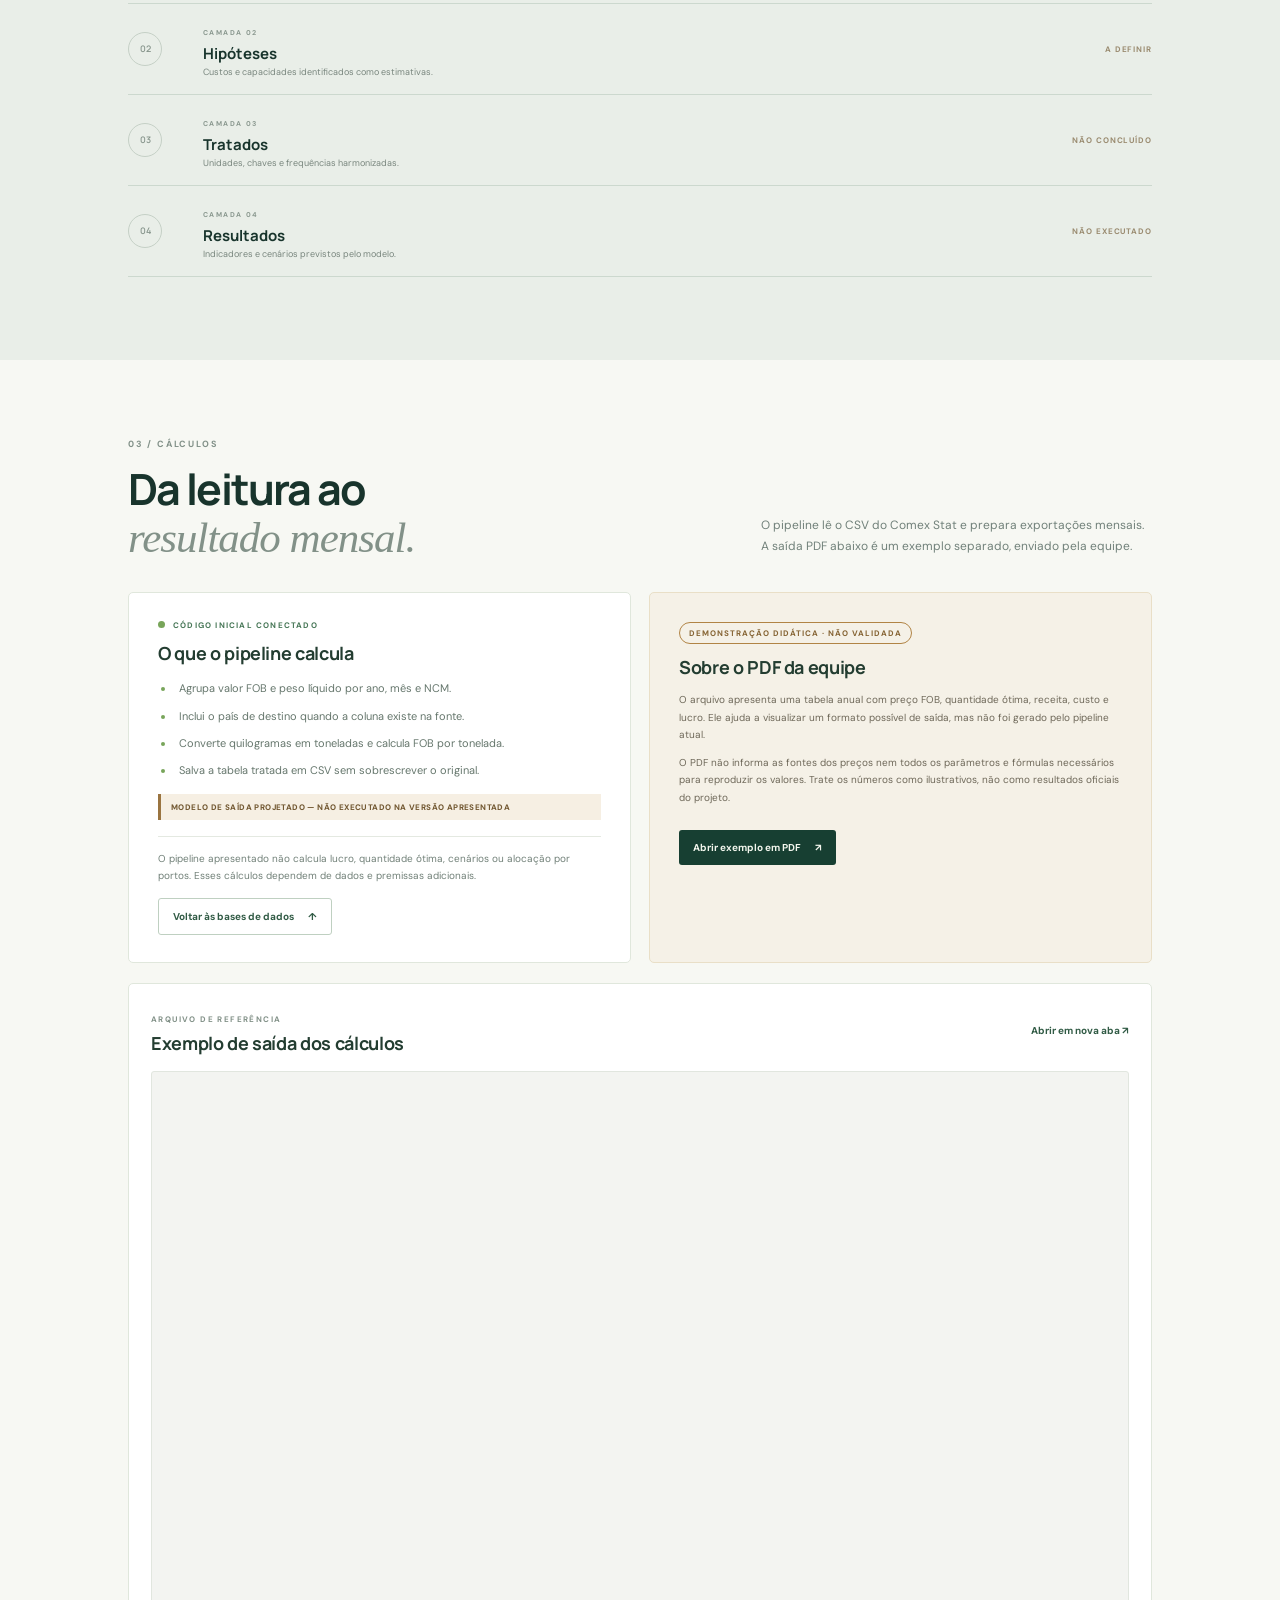
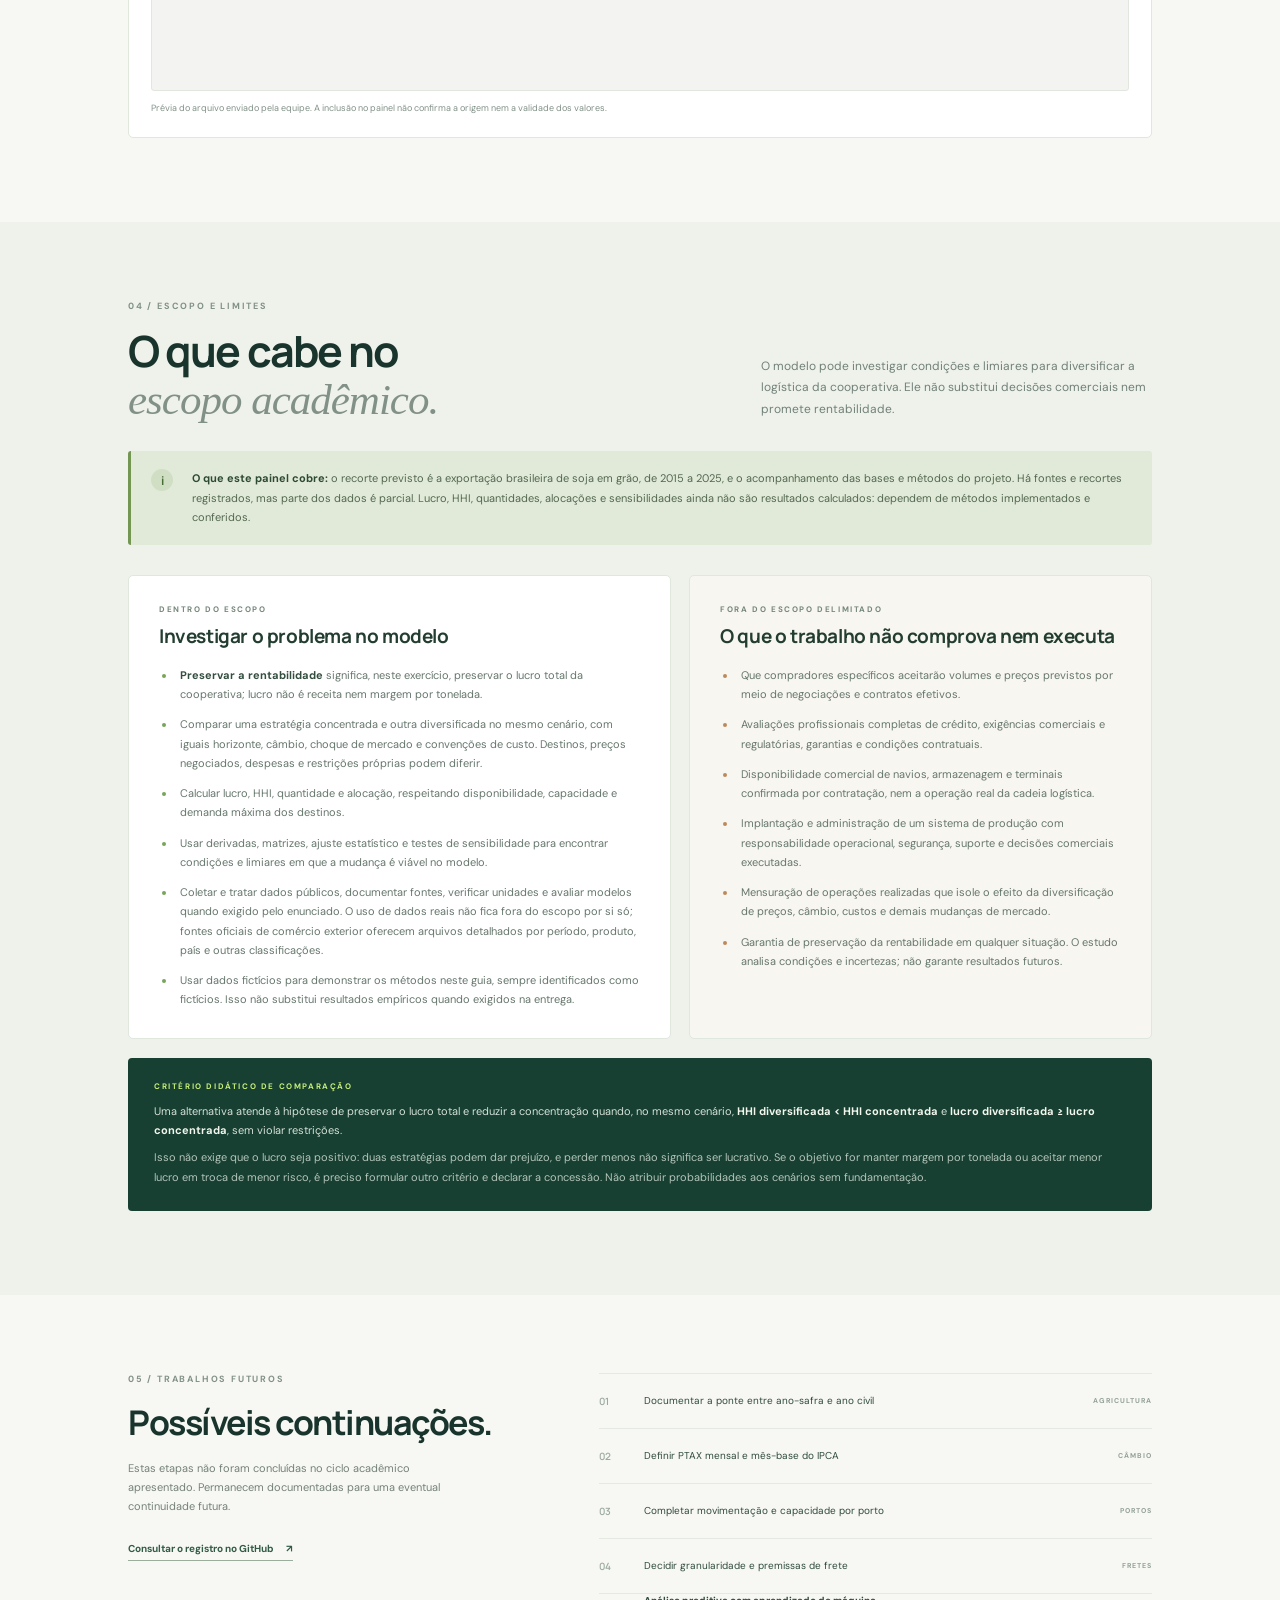
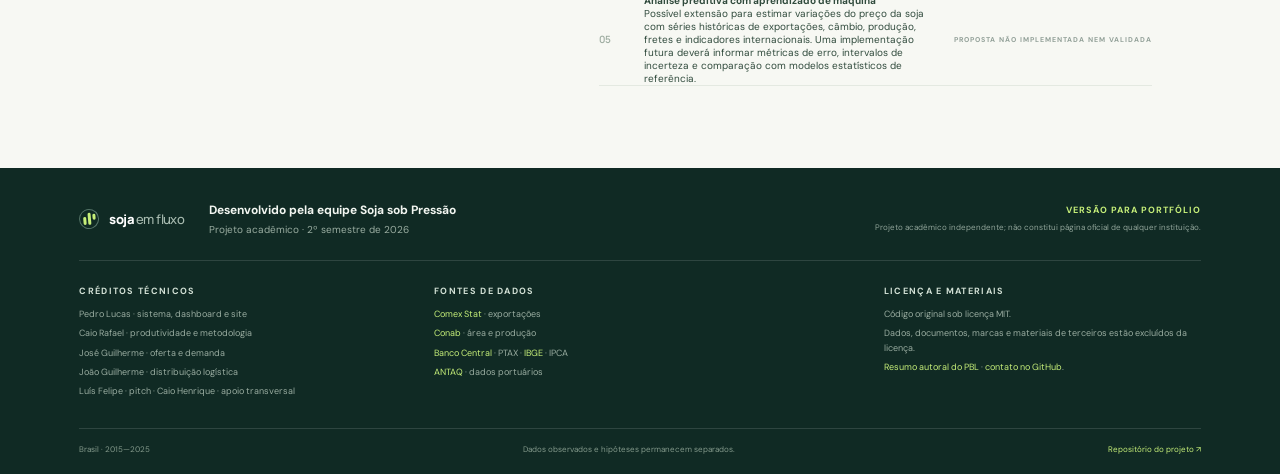
==== commit 4abd37e5: "docs(portfolio): registrar proposta de analise preditiva" ====
--- a/frontend/index.html
+++ b/frontend/index.html
@@ -227,6 +227,7 @@
           <div><span>02</span><p>Definir PTAX mensal e mês-base do IPCA</p><b>CÂMBIO</b></div>
           <div><span>03</span><p>Completar movimentação e capacidade por porto</p><b>PORTOS</b></div>
           <div><span>04</span><p>Decidir granularidade e premissas de frete</p><b>FRETES</b></div>
+          <div><span>05</span><p><strong>Análise preditiva com aprendizado de máquina</strong><br />Possível extensão para estimar variações do preço da soja com séries históricas de exportações, câmbio, produção, fretes e indicadores internacionais. Uma implementação futura deverá informar métricas de erro, intervalos de incerteza e comparação com modelos estatísticos de referência.</p><b>PROPOSTA NÃO IMPLEMENTADA NEM VALIDADA</b></div>
         </div>
       </section>
     </main>
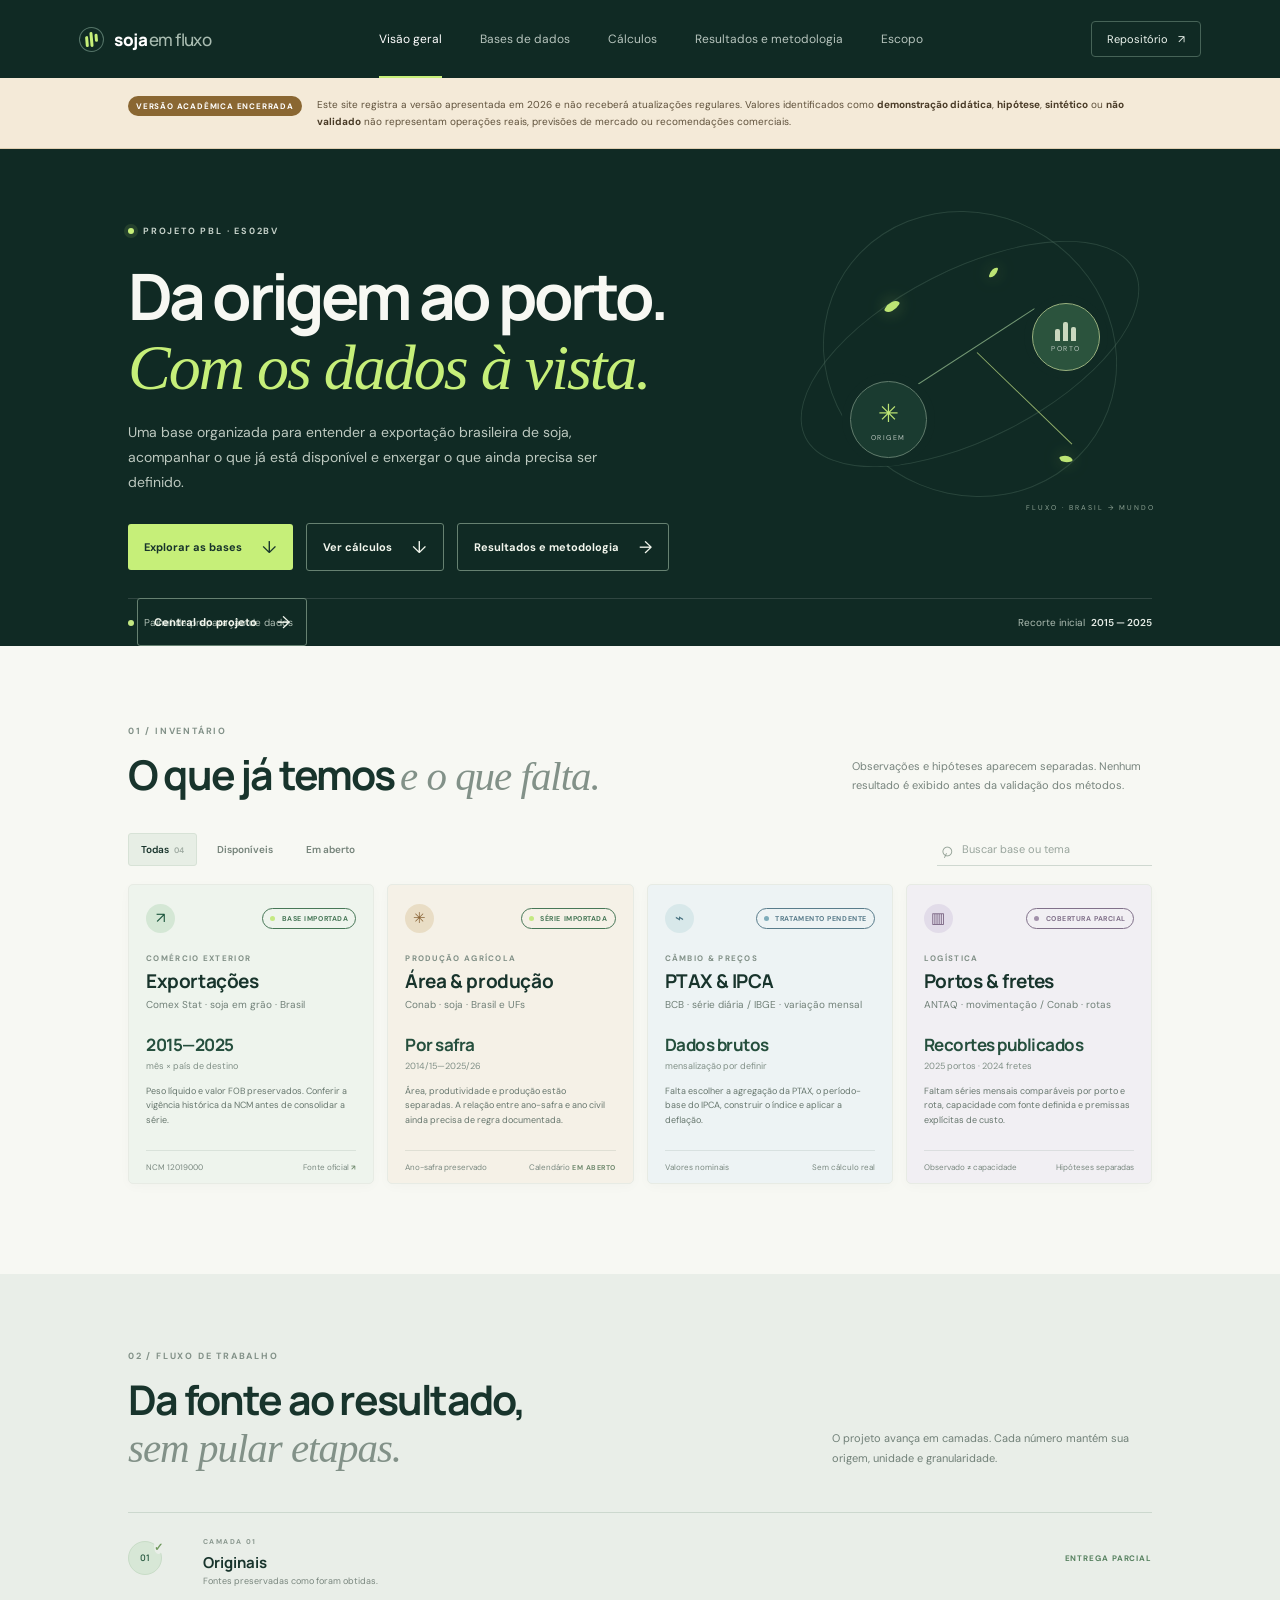
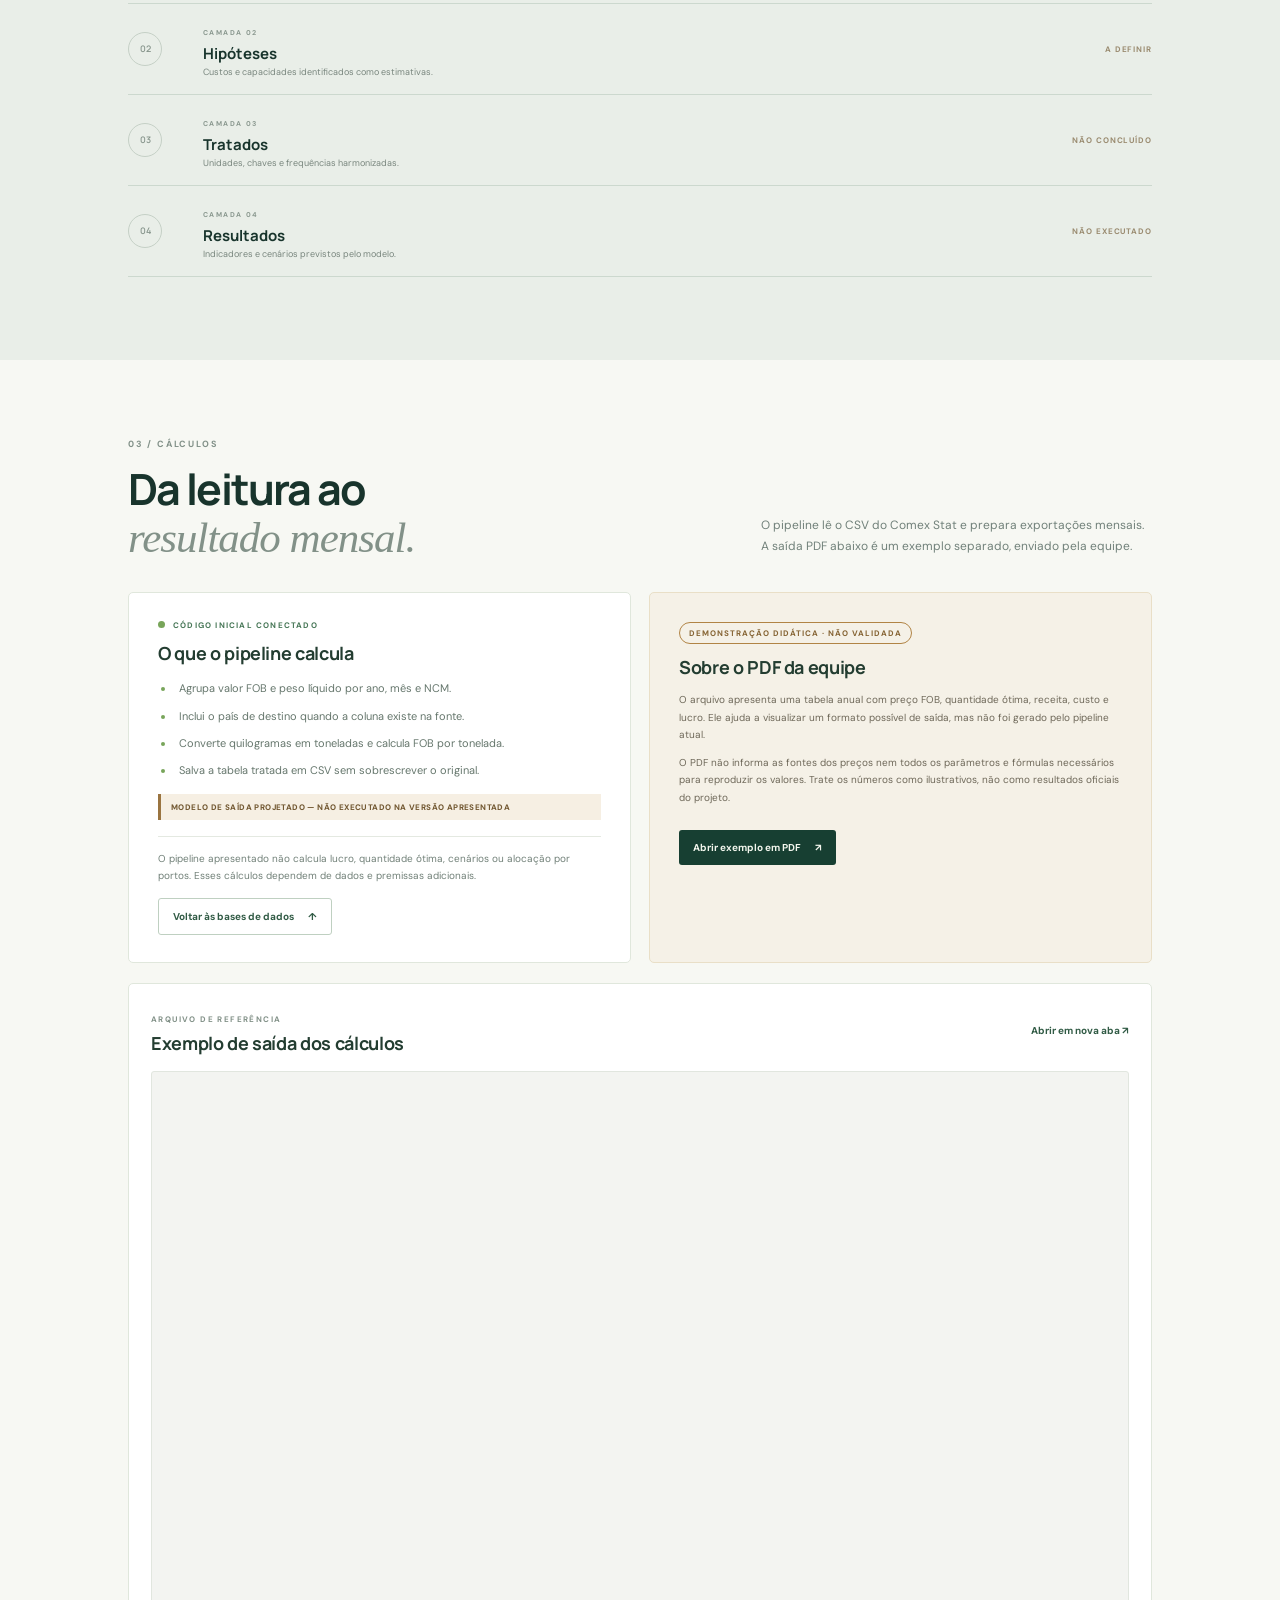
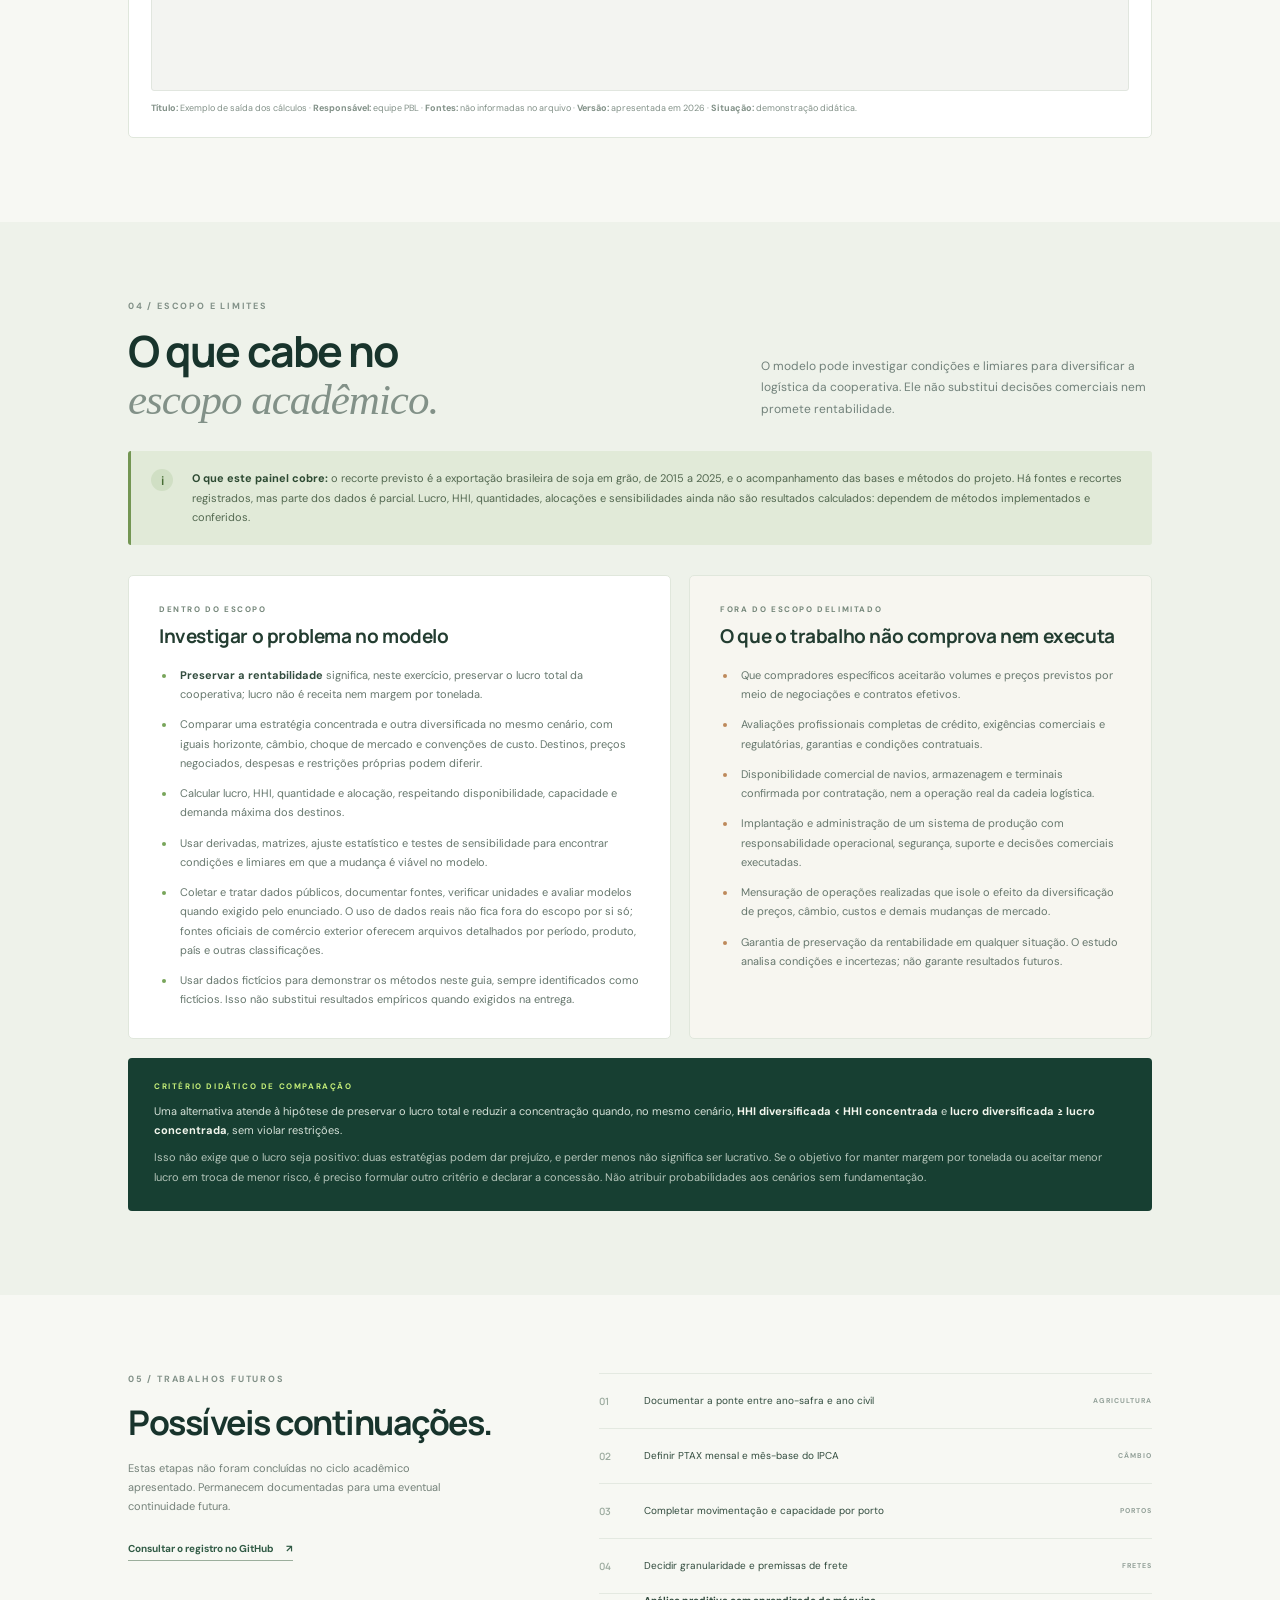
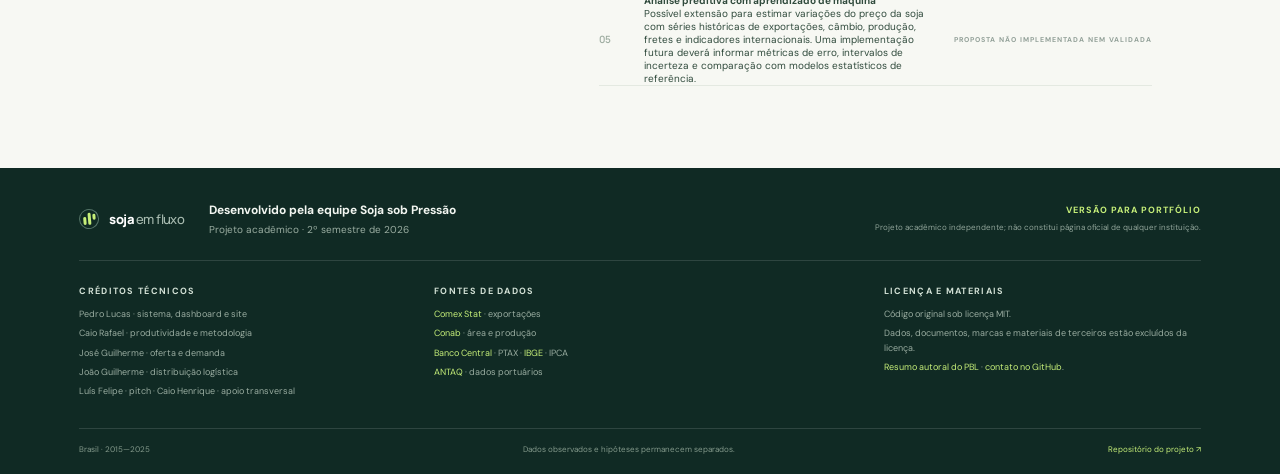
==== commit 6ce3cf14: "docs(portfolio): identificar autoria fontes e situacao dos arquivos" ====
--- a/frontend/index.html
+++ b/frontend/index.html
@@ -170,7 +170,7 @@
             <a href="assets/resultado-calculo.pdf" target="_blank" rel="noreferrer">Abrir em nova aba ↗</a>
           </div>
           <iframe src="assets/resultado-calculo.pdf" title="Prévia do PDF de exemplo de saída dos cálculos" loading="lazy"></iframe>
-          <p>Prévia do arquivo enviado pela equipe. A inclusão no painel não confirma a origem nem a validade dos valores.</p>
+          <p><strong>Título:</strong> Exemplo de saída dos cálculos · <strong>Responsável:</strong> equipe PBL · <strong>Fontes:</strong> não informadas no arquivo · <strong>Versão:</strong> apresentada em 2026 · <strong>Situação:</strong> demonstração didática.</p>
         </div>
       </section>
 
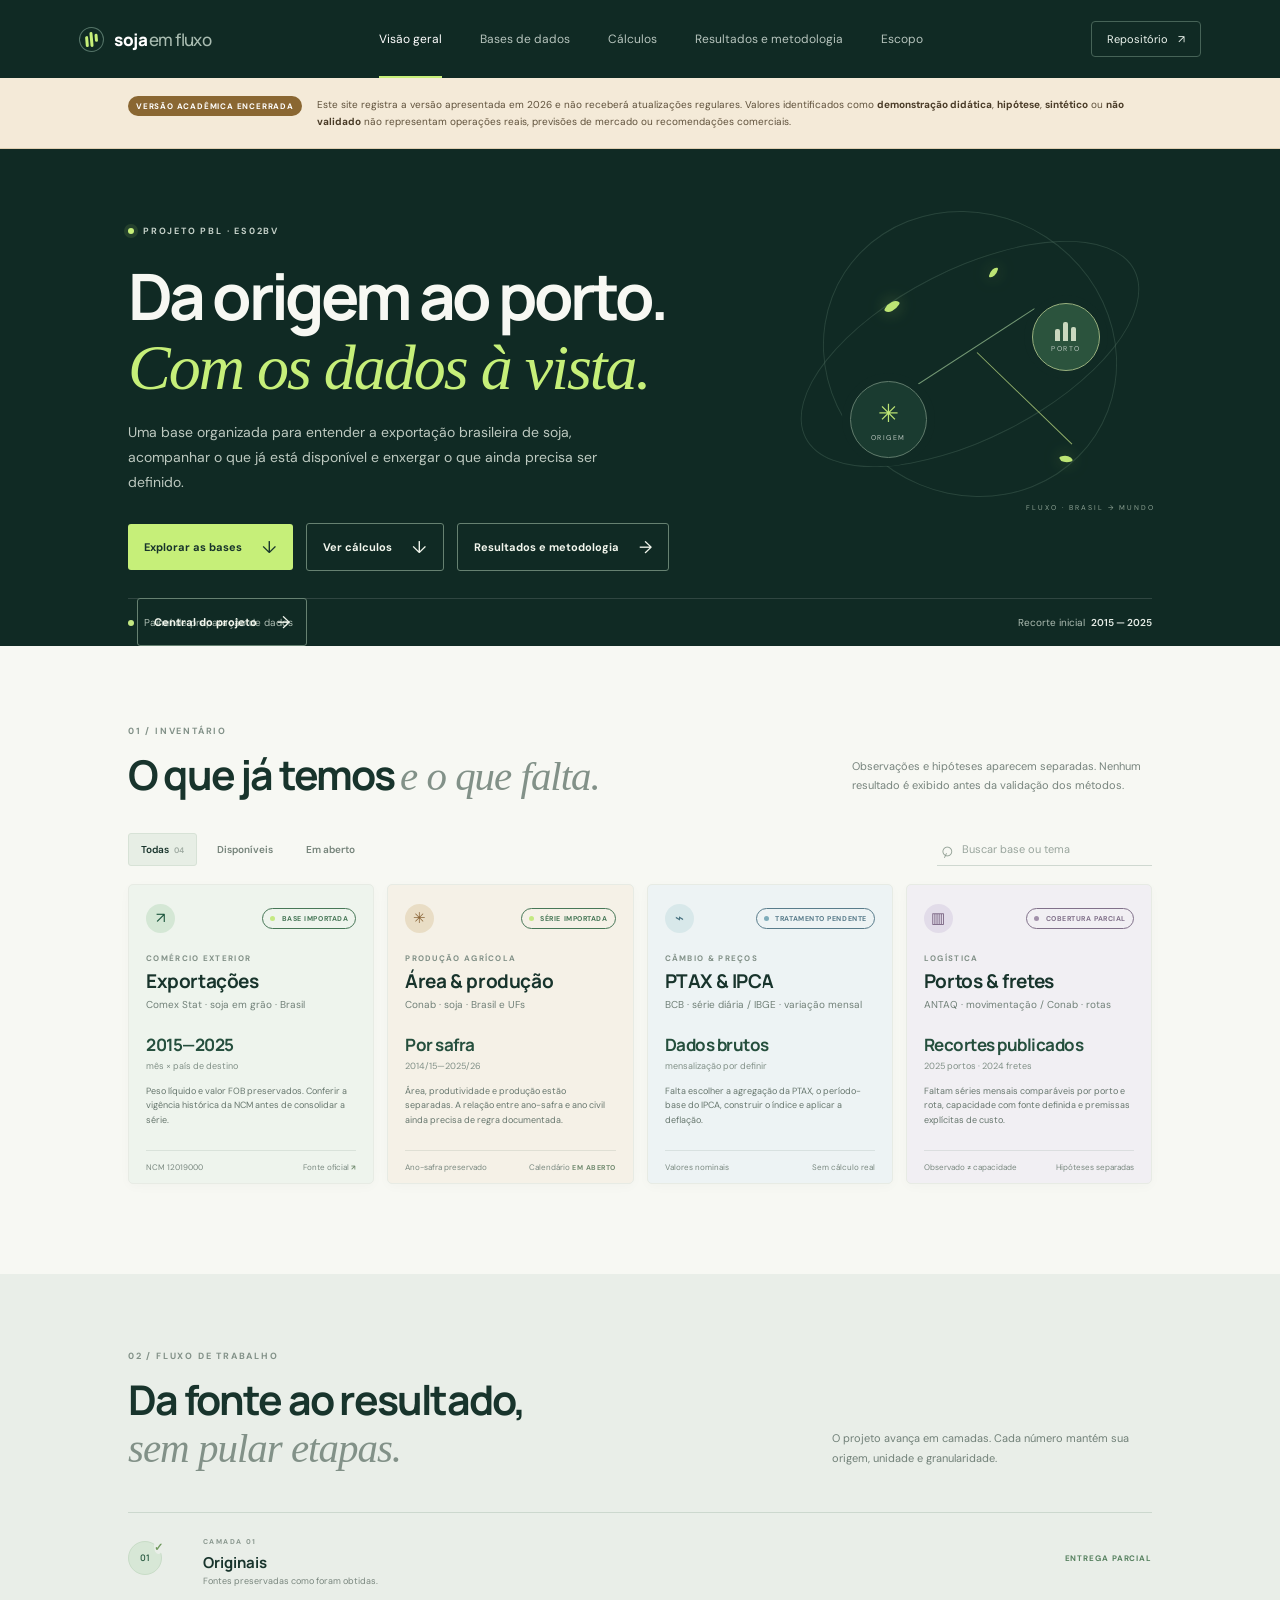
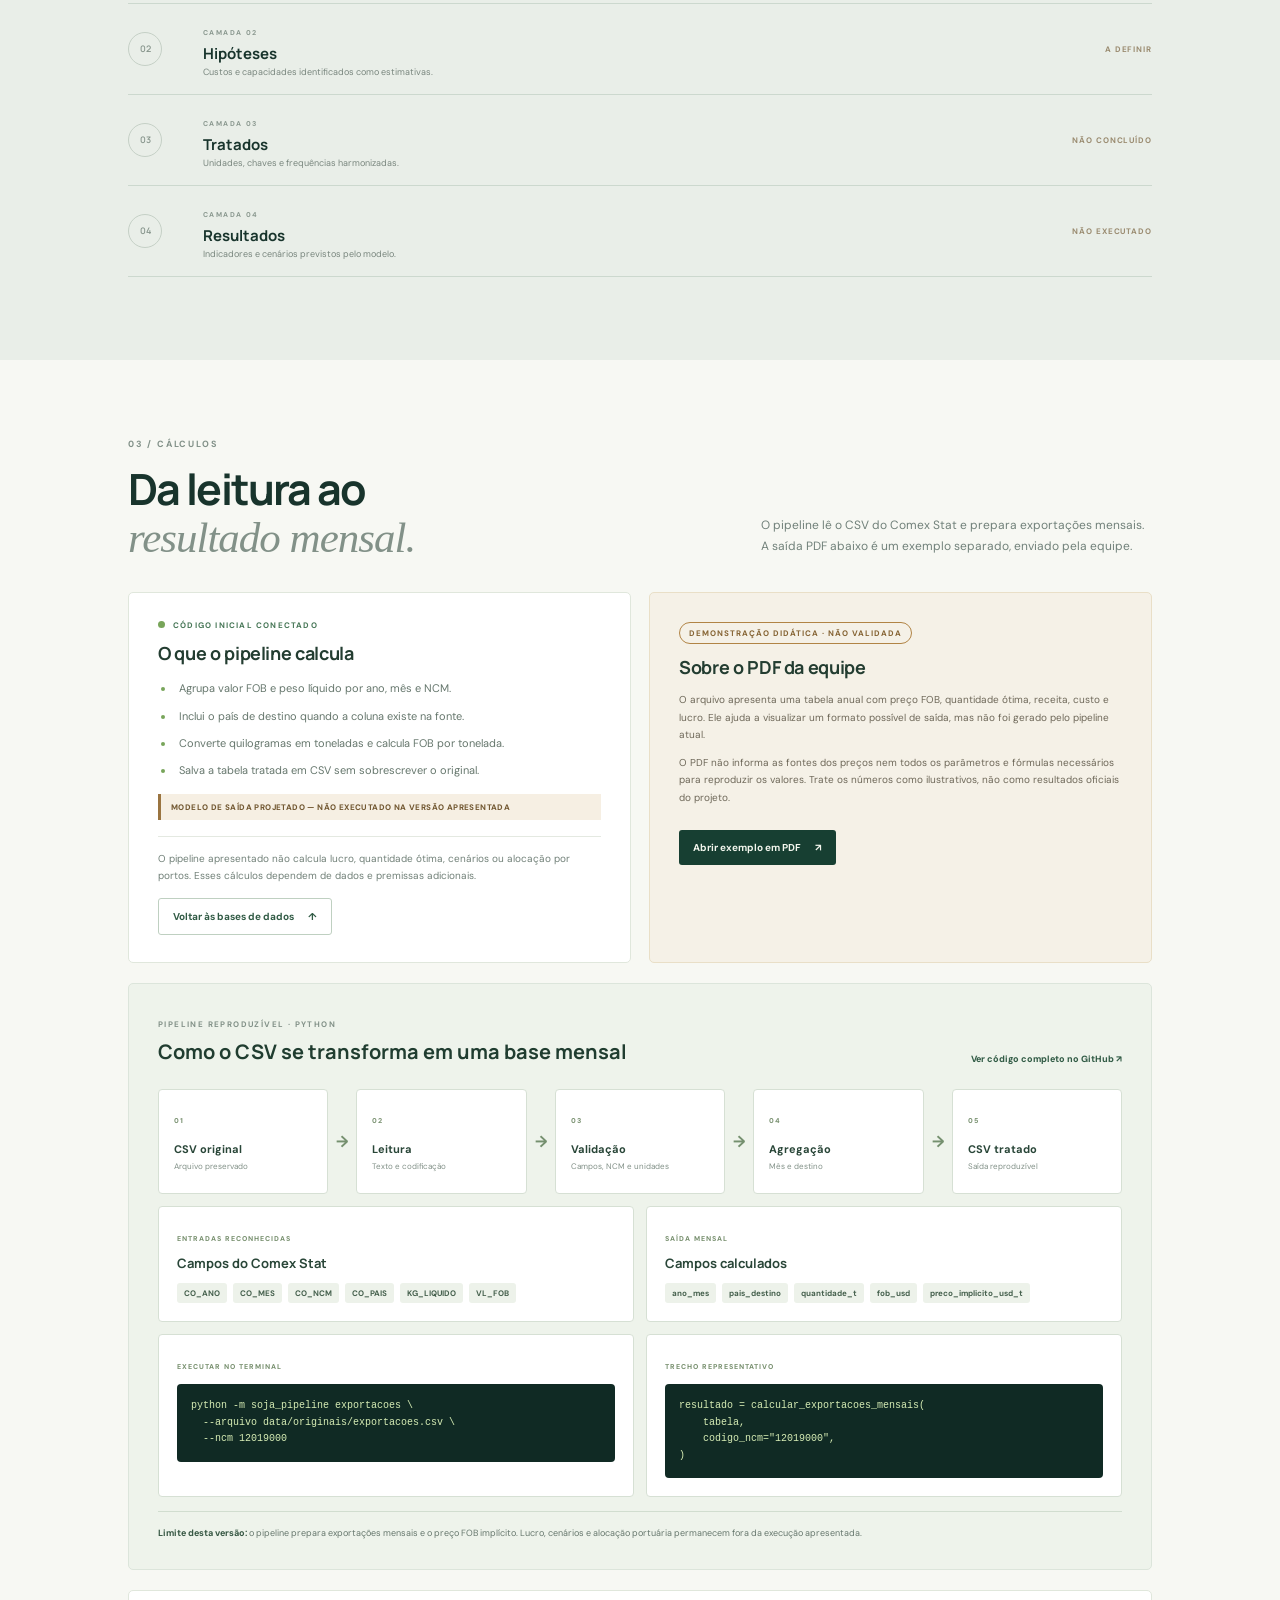
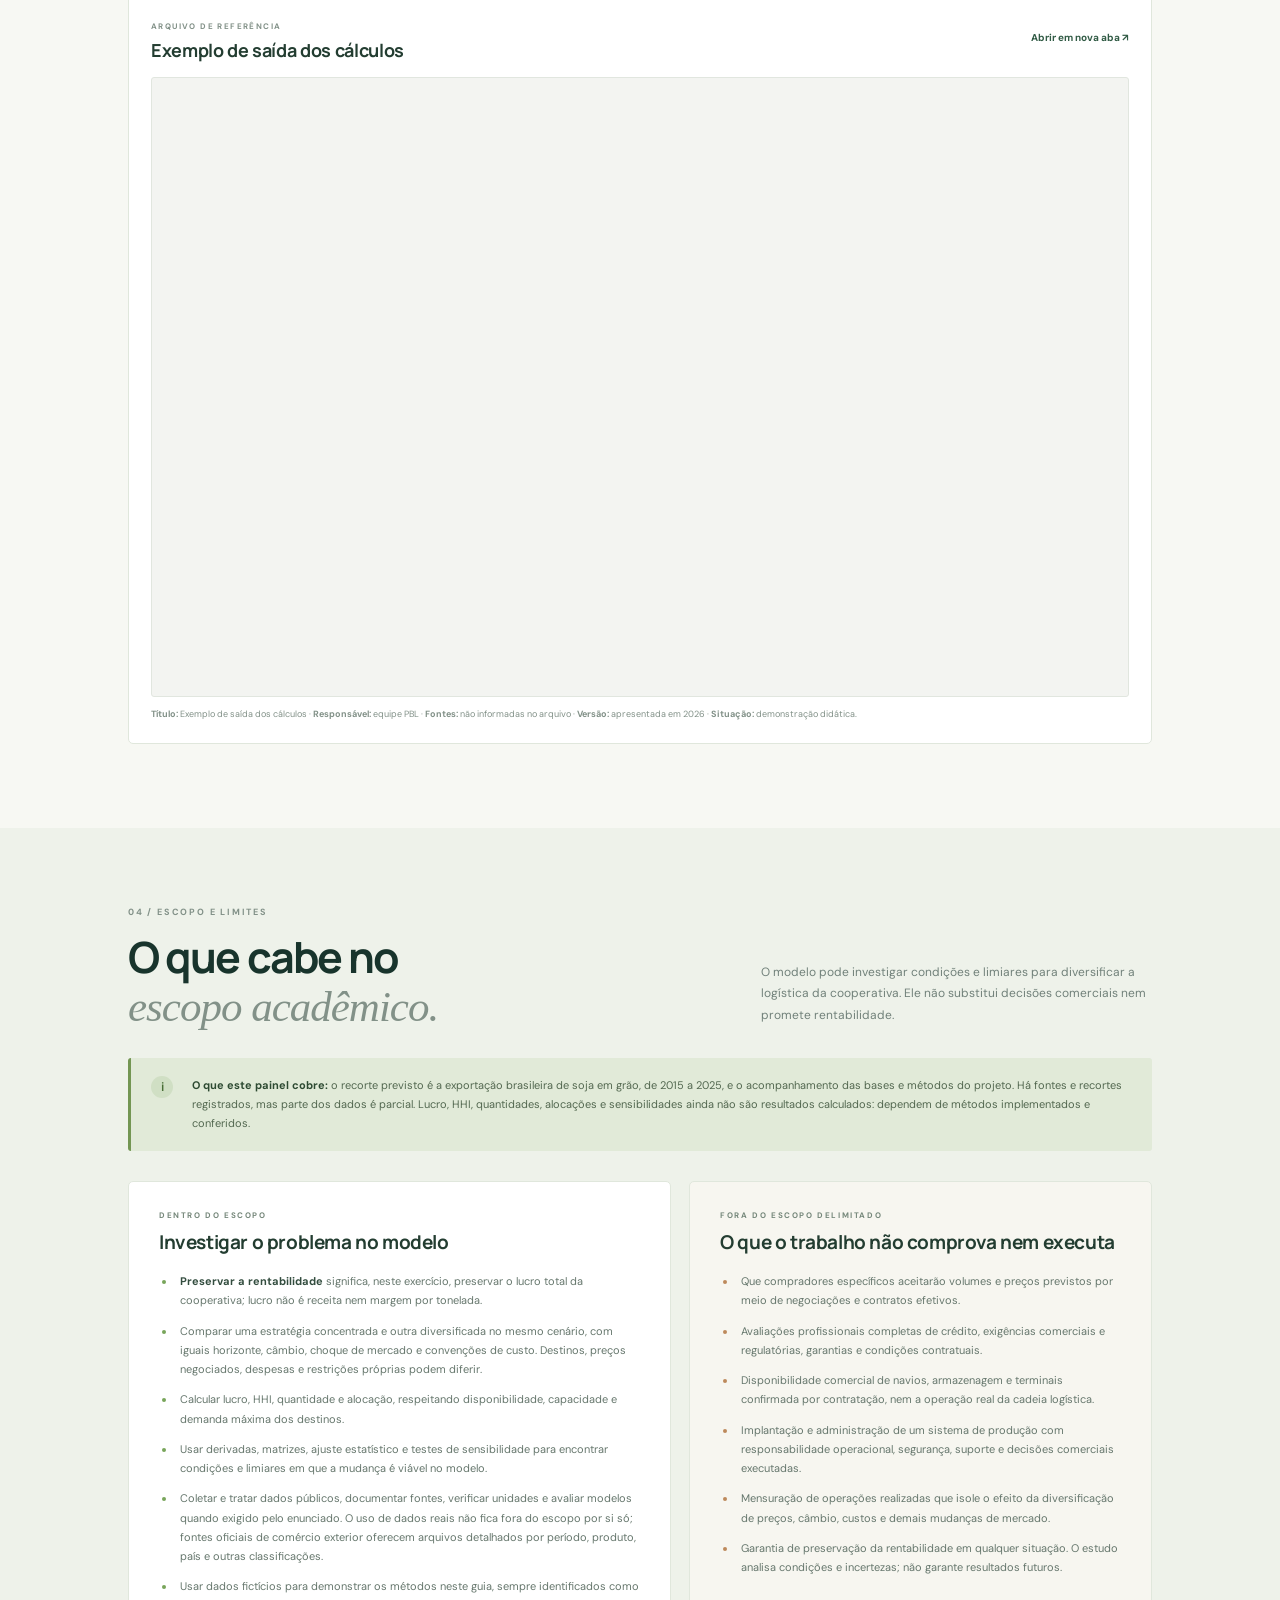
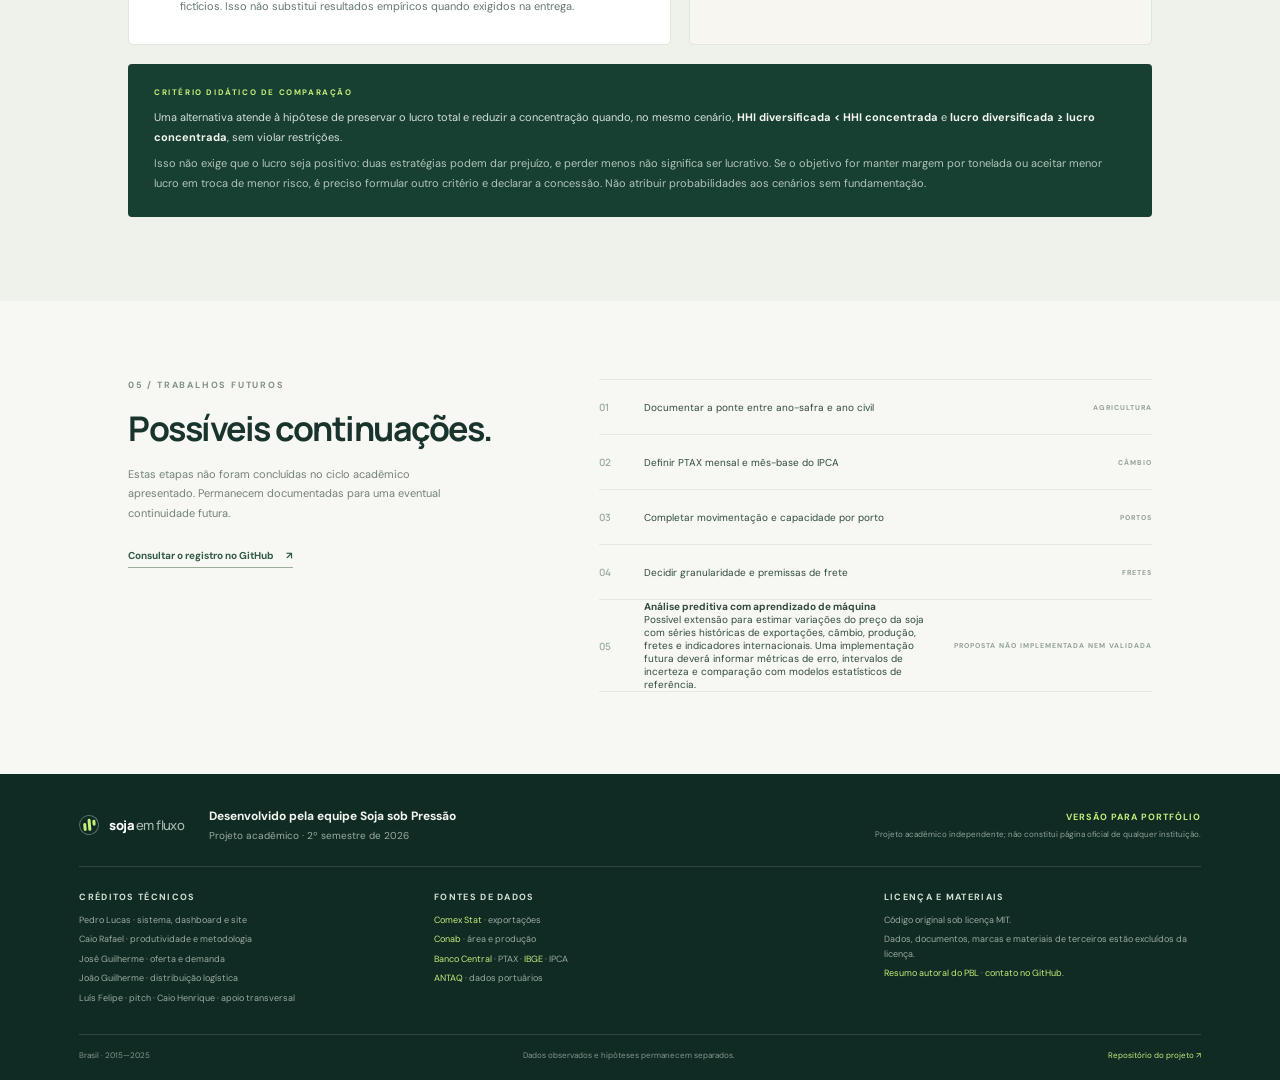
==== commit d0d7ba4a: "feat(portfolio): apresentar pipeline no site" ====
--- a/frontend/index.html
+++ b/frontend/index.html
@@ -164,6 +164,38 @@
           </aside>
         </div>
 
+        <section class="pipeline-showcase" aria-labelledby="pipeline-title">
+          <header class="pipeline-showcase-heading">
+            <div><span class="pdf-label">PIPELINE REPRODUZÍVEL · PYTHON</span><h3 id="pipeline-title">Como o CSV se transforma em uma base mensal</h3></div>
+            <a href="https://github.com/pedruck9-crypto/pbl-soja-logistica/tree/Vers%C3%A3o-para-ser-upada-ao%2FPortf%C3%B3lio/src/soja_pipeline" target="_blank" rel="noreferrer">Ver código completo no GitHub ↗</a>
+          </header>
+
+          <div class="pipeline-visual" aria-label="Fluxo do pipeline de exportações">
+            <div><span>01</span><strong>CSV original</strong><small>Arquivo preservado</small></div><b aria-hidden="true">→</b>
+            <div><span>02</span><strong>Leitura</strong><small>Texto e codificação</small></div><b aria-hidden="true">→</b>
+            <div><span>03</span><strong>Validação</strong><small>Campos, NCM e unidades</small></div><b aria-hidden="true">→</b>
+            <div><span>04</span><strong>Agregação</strong><small>Mês e destino</small></div><b aria-hidden="true">→</b>
+            <div><span>05</span><strong>CSV tratado</strong><small>Saída reproduzível</small></div>
+          </div>
+
+          <div class="pipeline-details">
+            <article><span>ENTRADAS RECONHECIDAS</span><h4>Campos do Comex Stat</h4><p><code>CO_ANO</code><code>CO_MES</code><code>CO_NCM</code><code>CO_PAIS</code><code>KG_LIQUIDO</code><code>VL_FOB</code></p></article>
+            <article><span>SAÍDA MENSAL</span><h4>Campos calculados</h4><p><code>ano_mes</code><code>pais_destino</code><code>quantidade_t</code><code>fob_usd</code><code>preco_implicito_usd_t</code></p></article>
+          </div>
+
+          <div class="pipeline-code-grid">
+            <article><span>EXECUTAR NO TERMINAL</span><pre><code>python -m soja_pipeline exportacoes \
+  --arquivo data/originais/exportacoes.csv \
+  --ncm 12019000</code></pre></article>
+            <article><span>TRECHO REPRESENTATIVO</span><pre><code>resultado = calcular_exportacoes_mensais(
+    tabela,
+    codigo_ncm="12019000",
+)</code></pre></article>
+          </div>
+
+          <p class="pipeline-limit"><strong>Limite desta versão:</strong> o pipeline prepara exportações mensais e o preço FOB implícito. Lucro, cenários e alocação portuária permanecem fora da execução apresentada.</p>
+        </section>
+
         <div class="pdf-preview-card">
           <div class="pdf-preview-heading">
             <div><span class="pdf-label">ARQUIVO DE REFERÊNCIA</span><h3>Exemplo de saída dos cálculos</h3></div>
--- a/frontend/styles.css
+++ b/frontend/styles.css
@@ -9,4 +9,5 @@
 .calculation-section{padding:78px 10vw 84px;background:#f7f8f3}.calculation-heading{display:grid;grid-template-columns:1fr .72fr;align-items:end;gap:7vw}.calculation-heading h2{margin:15px 0 0;color:var(--ink);font:700 clamp(30px,3.5vw,43px)/1.1 var(--display);letter-spacing:-1.9px}.calculation-heading>p{margin:0 0 4px;color:#71817a;font-size:12px;line-height:1.8}.calculation-grid{display:grid;grid-template-columns:1fr 1fr;gap:18px;margin-top:30px}.calculation-card{padding:27px 29px;border:1px solid #e0e7dc;border-radius:5px;background:#fff}.calculation-card h3,.pdf-preview-heading h3{margin:12px 0;color:#233d31;font:700 18px/1.3 var(--display);letter-spacing:-.35px}.calc-status{display:flex;align-items:center;gap:8px;color:#477757;font-size:8px;font-weight:700;letter-spacing:1.2px}.calc-status span{width:7px;height:7px;border-radius:50%;background:#78a55a}.calculation-card ul{margin:14px 0;padding-left:17px;color:#66776d;font-size:11px;line-height:1.75}.calculation-card li{padding-left:4px;margin-bottom:8px}.calculation-card li::marker{color:#78a55a}.calc-footnote{margin:16px 0 0;padding-top:13px;border-top:1px solid var(--line);color:#718078;font-size:10px;line-height:1.7}.calculation-warning{background:#f5f1e7;border-color:#e9dfc7}.example-badge{display:inline-block;border:1px solid #b18445;border-radius:20px;padding:5px 9px;color:#856333;font-size:8px;font-weight:700;letter-spacing:1px}.calculation-warning p{color:#6e6859;font-size:10px;line-height:1.75}.calc-button{display:inline-flex;align-items:center;gap:14px;margin-top:14px;padding:11px 14px;border-radius:3px;background:#173f32;color:#f2f6ed;text-decoration:none;font-size:10px;font-weight:700;transition:background .2s,transform .2s}.calc-button:hover{transform:translateY(-1px);background:#2d644f}.calc-button:focus-visible,.nav-link:focus-visible{outline:3px solid #a7ca7d;outline-offset:3px}.calc-button-secondary{background:transparent;border:1px solid #bfd0c1;color:#315b45}.calc-button-secondary:hover{background:#e9eee8;color:#173f32}.pdf-preview-card{margin-top:20px;padding:22px;background:#fff;border:1px solid #e0e7dc;border-radius:5px}.pdf-preview-heading{display:flex;align-items:center;justify-content:space-between;gap:16px;margin-bottom:15px}.pdf-label{color:#829188;font-size:8px;font-weight:700;letter-spacing:1.4px}.pdf-preview-heading h3{margin:5px 0 0}.pdf-preview-heading>a{color:#315b45;font-size:10px;font-weight:700;text-decoration:none}.pdf-preview-heading>a:hover{text-decoration:underline}.pdf-preview-card iframe{display:block;width:100%;height:620px;border:1px solid #e1e6df;border-radius:3px;background:#f3f4f1}.pdf-preview-card>p{margin:10px 0 0;color:#829188;font-size:9px;line-height:1.6}.hero-cta-secondary{margin-left:9px;border:1px solid #668171;background:transparent;color:#f2f6ed}.hero-cta-secondary:hover{background:#204438}
 @media(max-width:850px){.calculation-section{padding-left:7vw;padding-right:7vw}.calculation-heading{grid-template-columns:1fr;gap:15px}.calculation-grid{grid-template-columns:1fr}}
 @media(max-width:680px){.calculation-section{padding:60px 6vw 65px}.calculation-heading h2{font-size:32px}.calculation-heading>p{font-size:11px}.calculation-card{padding:22px 20px}.pdf-preview-card{padding:14px}.pdf-preview-heading{align-items:flex-start;flex-direction:column}.pdf-preview-card iframe{height:480px}.calculation-card ul,.calculation-warning p,.calc-footnote{font-size:10px}}
+.pipeline-showcase{margin-top:20px;padding:27px 29px;border:1px solid #dce5db;border-radius:5px;background:#eef3eb}.pipeline-showcase-heading{display:flex;align-items:flex-end;justify-content:space-between;gap:25px}.pipeline-showcase-heading h3{margin:7px 0 0;color:#203d30;font:700 20px/1.3 var(--display)}.pipeline-showcase-heading>a{flex:0 0 auto;color:#315b45;font-size:9px;font-weight:800;text-decoration:none}.pipeline-showcase-heading>a:hover{text-decoration:underline}.pipeline-visual{display:grid;grid-template-columns:1fr auto 1fr auto 1fr auto 1fr auto 1fr;gap:8px;align-items:center;margin-top:24px}.pipeline-visual>div{min-height:105px;padding:17px 15px;border:1px solid #d6e0d4;border-radius:4px;background:#fff}.pipeline-visual span,.pipeline-details article>span,.pipeline-code-grid article>span{color:#78906f;font-size:7px;font-weight:800;letter-spacing:1px}.pipeline-visual strong,.pipeline-visual small{display:block}.pipeline-visual strong{margin-top:14px;color:#294638;font-size:11px}.pipeline-visual small{margin-top:5px;color:#819087;font-size:8px}.pipeline-visual>b{color:#75906f;font-size:16px}.pipeline-details,.pipeline-code-grid{display:grid;grid-template-columns:1fr 1fr;gap:12px;margin-top:12px}.pipeline-details article,.pipeline-code-grid article{padding:18px;border:1px solid #d6e0d4;border-radius:4px;background:#fff}.pipeline-details h4{margin:8px 0 11px;color:#294638;font:700 13px var(--display)}.pipeline-details p{display:flex;flex-wrap:wrap;gap:6px;margin:0}.pipeline-details code{padding:5px 7px;border-radius:3px;background:#edf2ea;color:#45604d;font:700 8px var(--sans)}.pipeline-code-grid pre{overflow-x:auto;margin:10px 0 0;padding:14px;border-radius:4px;background:#102a24;color:#d6ecb4;font:10px/1.65 Consolas,"Courier New",monospace}.pipeline-code-grid pre code{font:inherit}.pipeline-limit{margin:14px 0 0;padding-top:14px;border-top:1px solid #d1ddcf;color:#66776d;font-size:9px;line-height:1.7}.pipeline-limit strong{color:#355642}@media(max-width:950px){.pipeline-visual{grid-template-columns:1fr}.pipeline-visual>b{margin:auto;transform:rotate(90deg)}}@media(max-width:680px){.pipeline-showcase{padding:22px 20px}.pipeline-showcase-heading{align-items:flex-start;flex-direction:column}.pipeline-details,.pipeline-code-grid{grid-template-columns:1fr}}
 .archive-notice{display:grid;grid-template-columns:auto 1fr;gap:15px;align-items:start;padding:18px 10vw;background:#f4ead8;border-bottom:1px solid #dfcfb2;color:#5f513b}.archive-notice strong{display:inline-flex;padding:5px 8px;border-radius:20px;background:#8a6732;color:#fff;font-size:8px;letter-spacing:.8px;text-transform:uppercase;white-space:nowrap}.archive-notice p{margin:0;font-size:10px;line-height:1.7}.archive-notice b{color:#493b27}.output-model-label{display:block;margin:10px 0;padding:8px 10px;border-left:3px solid #9a7440;background:#f6efe3;color:#725832;font-size:8px;font-weight:800;letter-spacing:.4px;text-transform:uppercase}@media(max-width:680px){.archive-notice{grid-template-columns:1fr;padding:16px 6vw}.archive-notice strong{width:max-content}}
